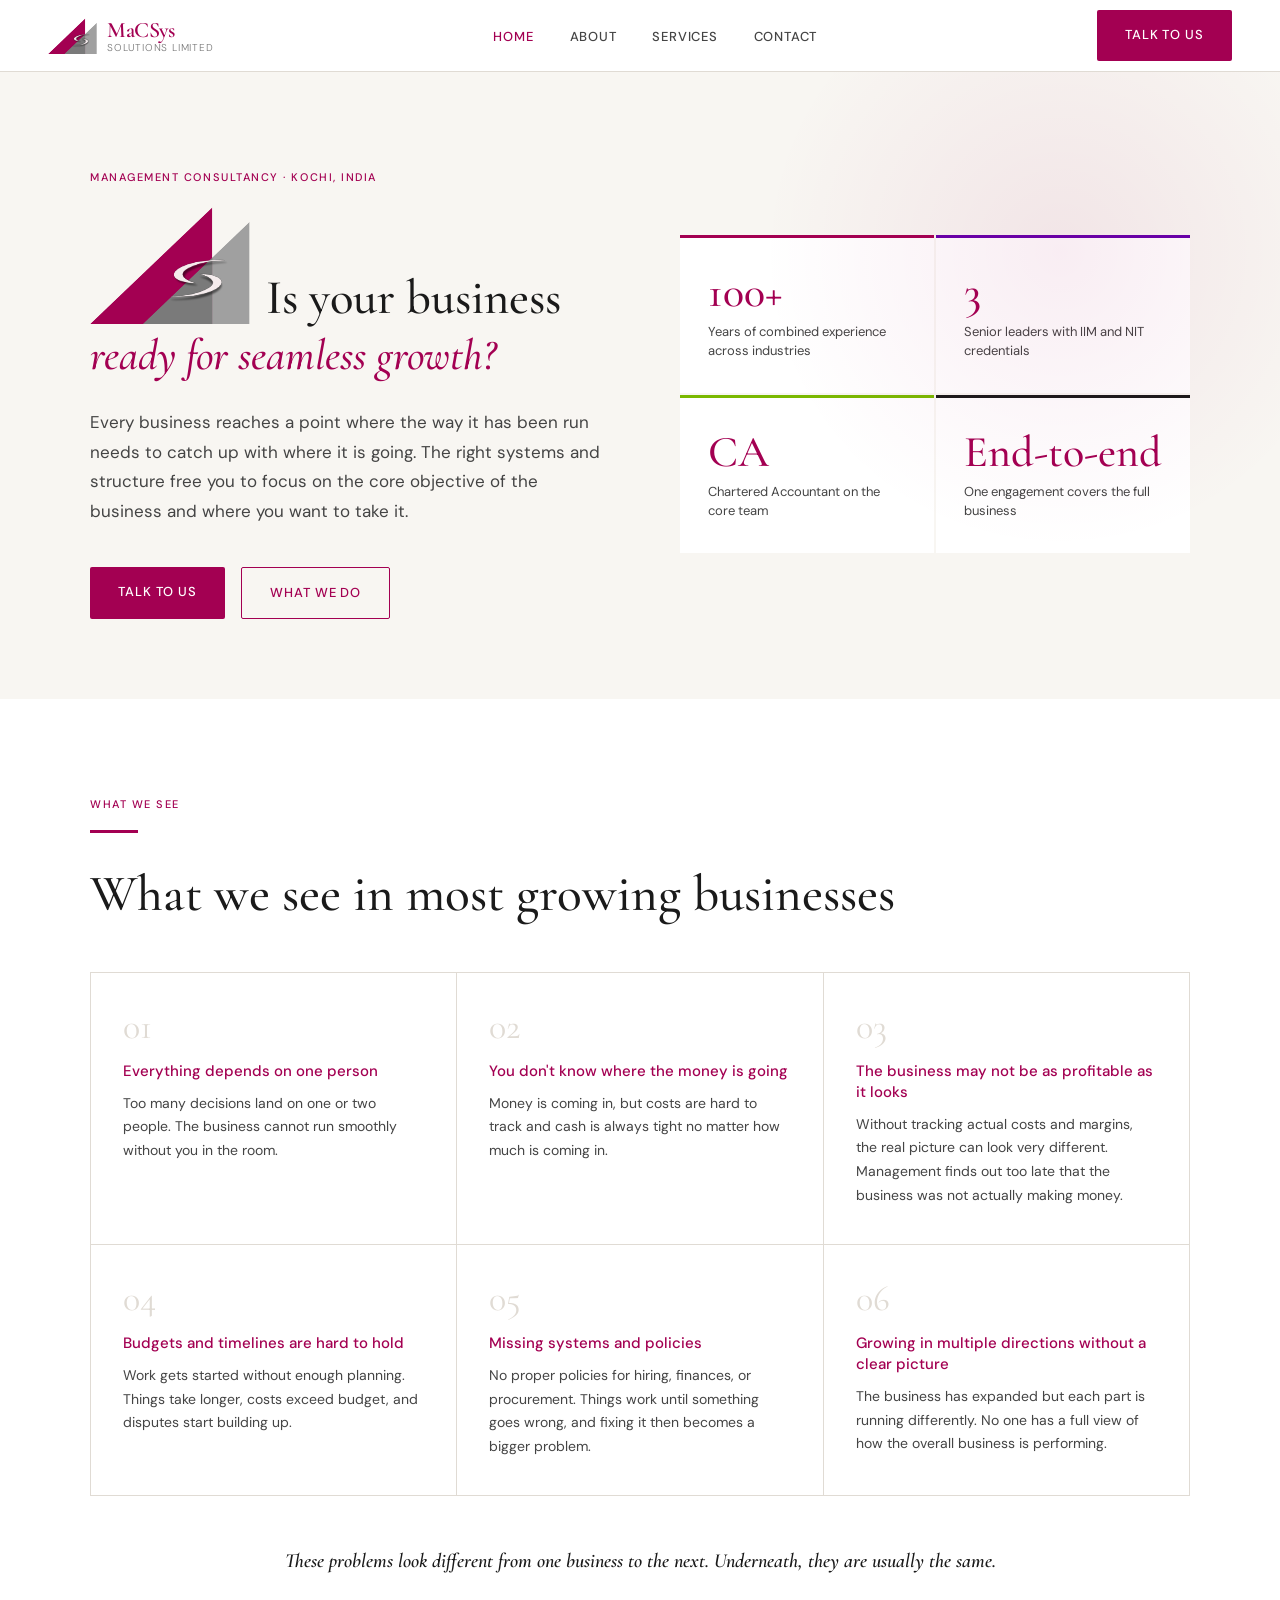
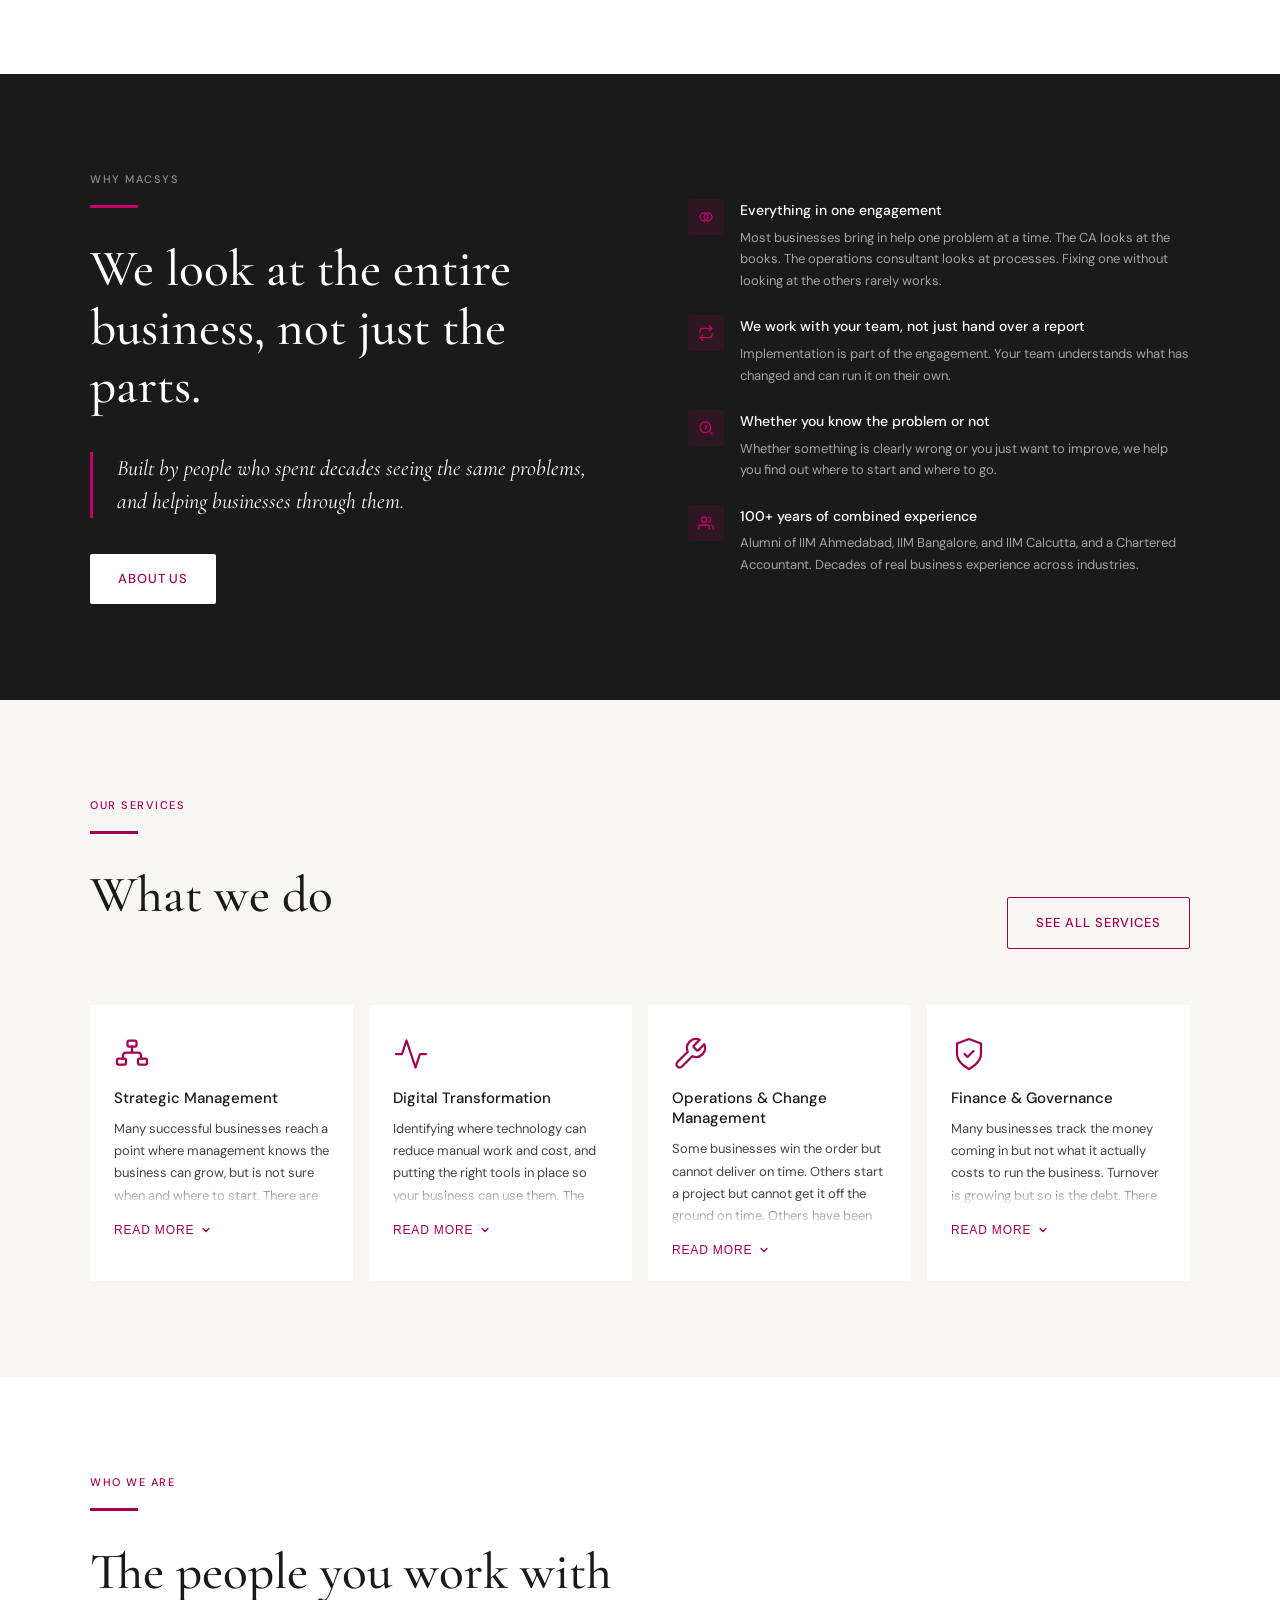
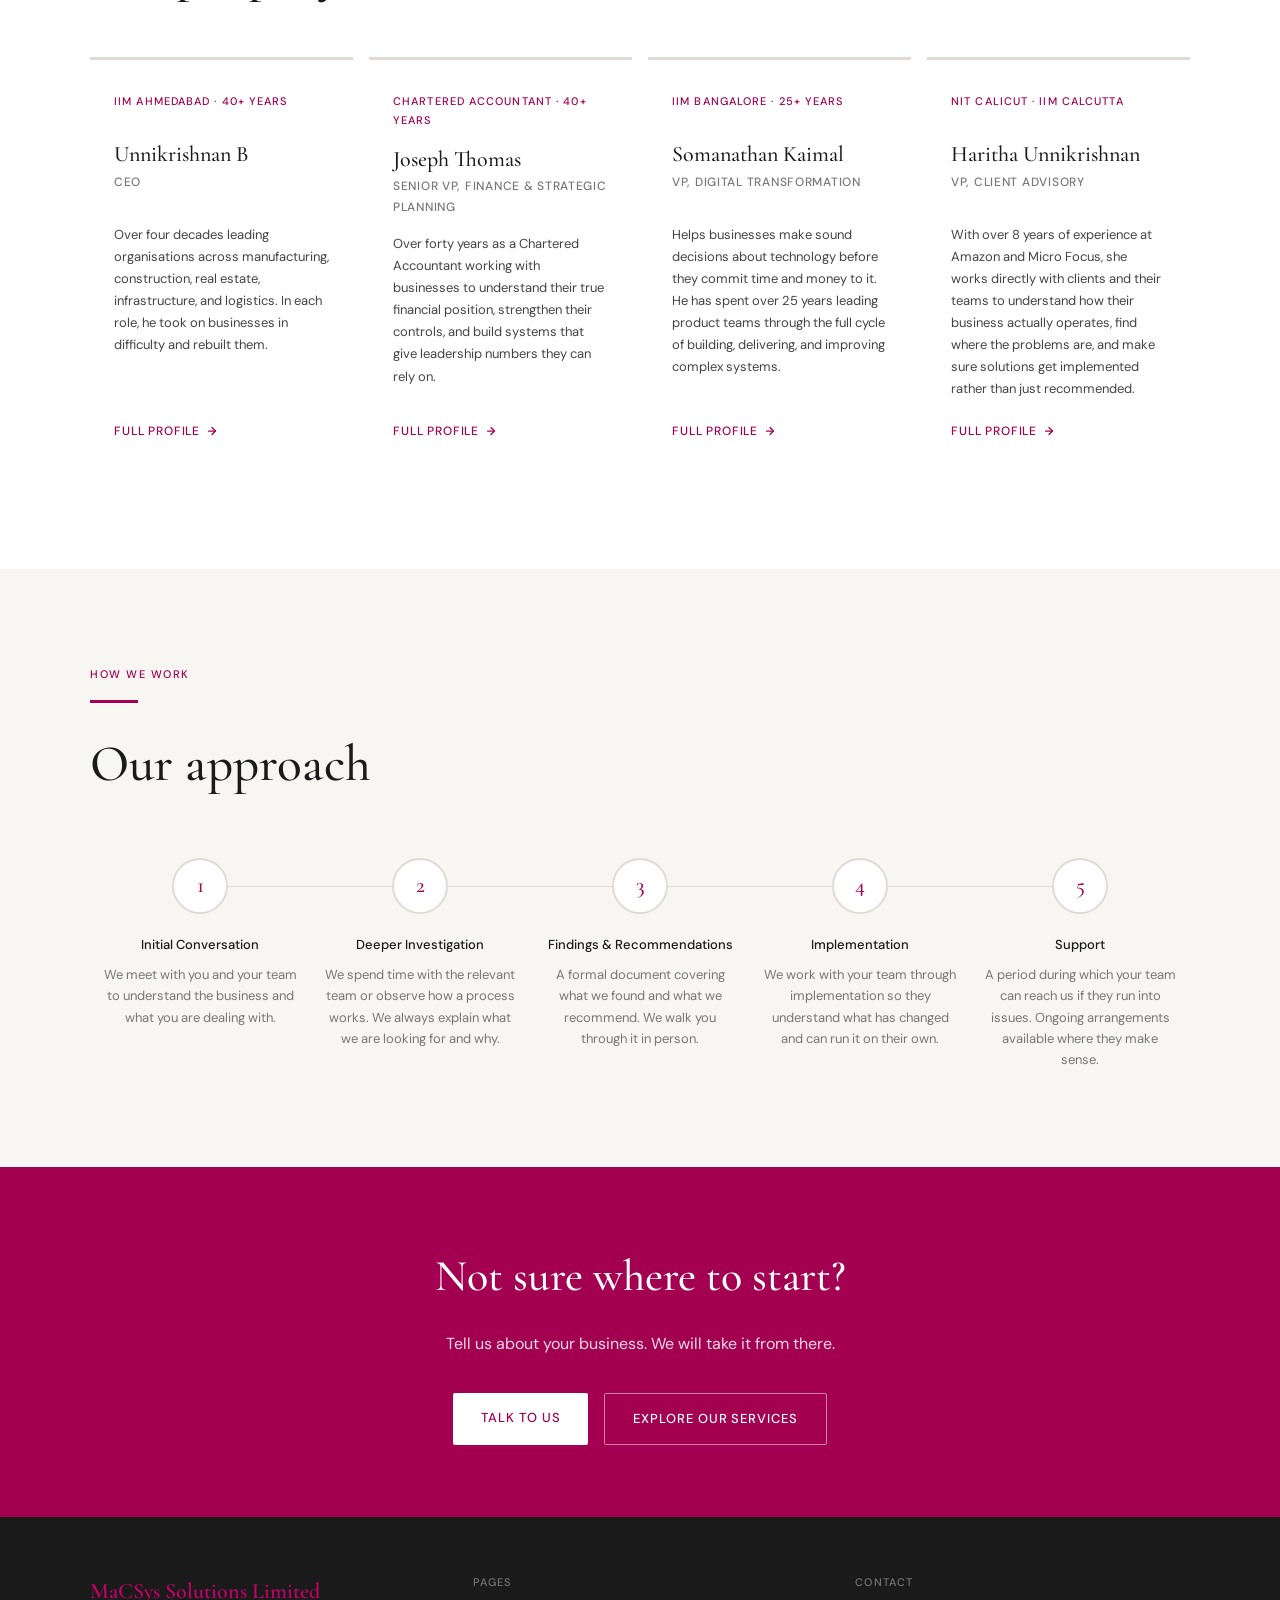
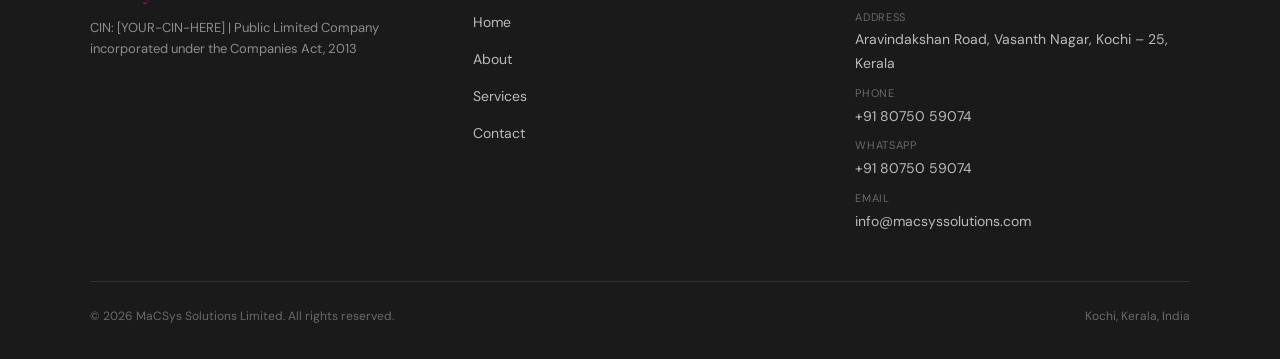
==== index.html @ ae4143a1 "Update index.html" ====
<!DOCTYPE html>
<html lang="en">
<head>
  <meta charset="UTF-8" />
  <meta name="viewport" content="width=device-width, initial-scale=1.0" />
  <title>MaCSys Solutions Limited — Management Consultancy</title>
  <meta name="description" content="MaCSys Solutions Limited is a management consultancy helping Indian businesses with operations, finance, and digital transformation." />
  <meta name="apple-mobile-web-app-title" content="MaCSys" />
  <link rel="icon" type="image/png" href="/favicon-96x96.png" sizes="96x96" />
  <link rel="icon" type="image/svg+xml" href="/favicon.svg" />
  <link rel="shortcut icon" href="/favicon.ico" />
  <link rel="apple-touch-icon" sizes="180x180" href="/apple-touch-icon.png" />
  <link rel="manifest" href="/site.webmanifest" />
  <link rel="stylesheet" href="style.css" />
  <script type="application/ld+json">
  {
    "@context": "https://schema.org",
    "@type": "Organization",
    "name": "MaCSys Solutions Limited",
    "url": "https://macsyssolutions.com",
    "logo": "https://macsyssolutions.com/assets/logos/logo.png"
  }
  </script>
  <style>
    /* ── Hero ─────────────────────────────────────────────── */
    .hero {
      background: var(--cream);
      padding: 96px 48px 80px;
      position: relative;
      overflow: hidden;
    }
    .hero::before {
      content: '';
      position: absolute;
      top: -120px; right: -80px;
      width: 600px; height: 600px;
      border-radius: 50%;
      background: radial-gradient(circle, rgba(163,0,82,0.07) 0%, transparent 70%);
      pointer-events: none;
    }
    .hero-inner {
      max-width: 1100px;
      margin: 0 auto;
      display: grid;
      grid-template-columns: 1fr 1fr;
      gap: 80px;
      align-items: center;
    }
    .hero-label {
      font-size: 11px;
      font-weight: 500;
      letter-spacing: 0.14em;
      text-transform: uppercase;
      color: var(--magenta);
      margin-bottom: 20px;
    }
    .hero-headline-row {
      margin-bottom: 28px;
    }
    .hero-headline-top {
      display: flex;
      align-items: flex-end;
      gap: 16px;
      margin-bottom: 8px;
    }
    .hero-mark {
      width: 160px;
      min-width: 160px;
      height: auto;
    }
    .hero-heading-partial {
      font-family: var(--font-display);
      font-size: clamp(32px, 3.8vw, 52px);
      font-weight: 500;
      line-height: 1.1;
      color: var(--ink);
    }
    .hero-heading-em {
      font-family: var(--font-display);
      font-size: clamp(28px, 3.4vw, 46px);
      font-weight: 500;
      font-style: italic;
      line-height: 1.1;
      color: var(--magenta);
      display: block;
    }
    .hero-heading {
      font-family: var(--font-display);
      font-size: clamp(36px, 4.5vw, 60px);
      font-weight: 500;
      line-height: 1.1;
      color: var(--ink);
    }
    .hero-heading em {
      font-style: italic;
      color: var(--magenta);
    }
    .hero-body {
      font-size: 17px;
      line-height: 1.75;
      color: var(--ink-mid);
      margin-bottom: 40px;
    }
    .hero-actions {
      display: flex;
      gap: 16px;
      flex-wrap: wrap;
    }
    .hero-stat-grid {
      display: grid;
      grid-template-columns: 1fr 1fr;
      gap: 2px;
    }
    .hero-stat {
      background: var(--white);
      padding: 32px 28px;
    }
    .hero-stat-number {
      font-family: var(--font-display);
      font-size: 44px;
      font-weight: 500;
      color: var(--magenta);
      line-height: 1;
      margin-bottom: 8px;
    }
    .hero-stat-label {
      font-size: 13px;
      line-height: 1.5;
      color: var(--ink-mid);
    }
    .hero-stat:first-child  { border-top: 3px solid var(--magenta); }
    .hero-stat:nth-child(2) { border-top: 3px solid var(--violet); }
    .hero-stat:nth-child(3) { border-top: 3px solid var(--green); }
    .hero-stat:nth-child(4) { border-top: 3px solid var(--ink); }

    /* ── Problems ─────────────────────────────────────────── */
    .problems {
      padding: 96px 48px;
      background: var(--white);
    }
    .problems-inner { max-width: 1100px; margin: 0 auto; }
    .problems-header { margin-bottom: 48px; }
    .problems-grid {
      display: grid;
      grid-template-columns: repeat(3, 1fr);
      gap: 1px;
      background: var(--rule);
      border: 1px solid var(--rule);
      margin-bottom: 40px;
    }
    .problem-card {
      background: var(--white);
      padding: 36px 32px;
      transition: background 0.2s;
    }
    .problem-card:hover { background: var(--cream); }
    .problem-number {
      font-family: var(--font-display);
      font-size: 36px;
      font-weight: 400;
      color: var(--rule);
      margin-bottom: 16px;
      line-height: 1;
    }
    .problem-title {
      font-size: 15px;
      font-weight: 500;
      color: var(--magenta);
      margin-bottom: 10px;
      line-height: 1.4;
    }
    .problem-body {
      font-size: 14px;
      line-height: 1.7;
      color: var(--ink-mid);
    }
    .problems-closing {
      font-family: var(--font-display);
      font-size: 20px;
      font-style: italic;
      font-weight: 600;
      color: var(--ink);
      text-align: center;
      padding-top: 8px;
    }

    /* ── Why MaCSys ───────────────────────────────────────── */
    .why {
      background: var(--ink);
      padding: 96px 48px;
      color: var(--white);
    }
    .why-inner {
      max-width: 1100px;
      margin: 0 auto;
      display: grid;
      grid-template-columns: 1fr 1fr;
      gap: 96px;
      align-items: center;
    }
    .why .section-label { color: rgba(255,255,255,0.5); }
    .why .section-heading { color: var(--white); }
    .why .rule { background: var(--magenta-light); }
    .why-pullquote {
      border-left: 3px solid var(--magenta-light);
      padding-left: 24px;
      margin: 36px 0;
      font-family: var(--font-display);
      font-size: 22px;
      font-style: italic;
      color: var(--white);
      line-height: 1.5;
    }
    .why-points { display: flex; flex-direction: column; gap: 24px; }
    .why-point { display: flex; gap: 16px; }
    .why-point-icon {
      width: 36px; height: 36px; min-width: 36px;
      background: rgba(163,0,82,0.15);
      border-radius: 2px;
      display: flex; align-items: center; justify-content: center;
    }
    .why-point-icon svg {
      width: 16px; height: 16px;
      stroke: var(--magenta-light);
      fill: none; stroke-width: 2;
      stroke-linecap: round; stroke-linejoin: round;
    }
    .why-point-text strong {
      display: block; font-size: 14px; font-weight: 500;
      color: var(--white); margin-bottom: 4px;
    }
    .why-point-text p {
      font-size: 13px; line-height: 1.65;
      color: rgba(255,255,255,0.6);
    }

    /* ── Team strip ───────────────────────────────────────── */
    .team-strip {
      padding: 96px 48px;
      background: var(--white);
    }
    .team-strip-inner {
      max-width: 1100px;
      margin: 0 auto;
    }
    .team-strip-header {
      margin-bottom: 56px;
    }
    .team-cards {
      display: grid;
      grid-template-columns: repeat(4, 1fr);
      gap: 16px;
    }
    .team-card {
      padding: 32px 24px;
      border-top: 3px solid var(--rule);
      background: var(--white);
      display: flex;
      flex-direction: column;
      transition: border-color 0.2s;
    }
    .team-card:hover {
      border-top-color: var(--magenta);
    }
    .team-card-credential {
      font-size: 11px;
      font-weight: 500;
      letter-spacing: 0.1em;
      text-transform: uppercase;
      color: var(--magenta);
      margin-bottom: 16px;
      min-height: 33px;
    }
    .team-card-name {
      font-family: var(--font-display);
      font-size: 22px;
      font-weight: 500;
      color: var(--ink);
      line-height: 1.2;
      margin-bottom: 4px;
    }
    .team-card-title {
      font-size: 12px;
      font-weight: 500;
      letter-spacing: 0.06em;
      text-transform: uppercase;
      color: var(--ink-light);
      margin-bottom: 16px;
      min-height: 36px;
    }
    .team-card-desc {
      font-size: 13px;
      line-height: 1.7;
      color: var(--ink-mid);
      flex: 1;
    }
    .team-card-link {
      margin-top: 20px;
      font-size: 12px;
      font-weight: 500;
      letter-spacing: 0.07em;
      text-transform: uppercase;
      color: var(--magenta);
      text-decoration: none;
      display: inline-flex;
      align-items: center;
      gap: 6px;
    }
    .team-card-link svg {
      width: 12px;
      height: 12px;
      stroke: var(--magenta);
      fill: none;
      stroke-width: 2.5;
      stroke-linecap: round;
      stroke-linejoin: round;
    }

    @media (max-width: 900px) {
      .team-strip { padding: 64px 24px; }
      .team-cards { grid-template-columns: 1fr 1fr; gap: 12px; }
    }
    @media (max-width: 600px) {
      .team-cards { grid-template-columns: 1fr; }
    }

    /* ── Services strip ───────────────────────────────────── */
    .services-strip { padding: 96px 48px; background: var(--cream); }
    .services-strip-inner { max-width: 1100px; margin: 0 auto; }
    .services-strip-header {
      display: flex; justify-content: space-between;
      align-items: flex-end; margin-bottom: 56px;
    }

    .svc-card-area { display: flex; flex-direction: column; gap: 16px; }
    .svc-card-row {
      display: grid;
      grid-template-columns: repeat(4, 1fr);
      gap: 16px;
    }
    .svc-card-row.three-up { grid-template-columns: repeat(3, 1fr); }

    .svc-card {
      background: var(--white);
      padding: 28px 24px 24px;
      border-top: 3px solid transparent;
      display: flex; flex-direction: column;
      transition: border-color 0.2s, transform 0.15s;
    }
    .svc-card:hover { border-color: var(--magenta); transform: translateY(-3px); }
    .svc-card.active { border-color: var(--magenta); transform: none; background: var(--cream); }

    .svc-card-icon { width: 36px; height: 36px; margin-bottom: 16px; }
    .svc-card-icon svg {
      width: 36px; height: 36px;
      stroke: var(--magenta); fill: none;
      stroke-width: 1.5; stroke-linecap: round; stroke-linejoin: round;
    }
    .svc-card-title {
      font-size: 15px; font-weight: 500;
      color: var(--ink); margin-bottom: 10px; line-height: 1.35;
    }
    .svc-card-desc {
      font-size: 13px;
      line-height: 1.7;
      color: var(--ink-mid);
      max-height: calc(1.7em * 4);
      overflow: hidden;
      position: relative;
      flex: 1;
    }
    .svc-card-desc::after {
      content: '';
      position: absolute;
      bottom: 0; left: 0; right: 0;
      height: 2em;
      background: linear-gradient(to bottom, transparent, var(--white));
      pointer-events: none;
    }
    .svc-card-readmore {
      margin-top: 16px;
      font-size: 12px; font-weight: 500;
      letter-spacing: 0.07em; text-transform: uppercase;
      color: var(--magenta); background: none; border: none;
      padding: 0; cursor: pointer;
      display: inline-flex; align-items: center; gap: 6px;
    }
    .svc-card-readmore svg {
      width: 12px; height: 12px;
      stroke: var(--magenta); fill: none;
      stroke-width: 2.5; stroke-linecap: round; stroke-linejoin: round;
      transition: transform 0.2s;
    }

    /* Expanded panel */
    .svc-card-expanded {
      background: var(--white);
      border-top: 3px solid var(--magenta);
      display: none;
      grid-template-columns: 30fr 70fr;
      overflow: hidden;
    }
    .svc-card-expanded.visible { display: grid; }

    .svc-exp-left {
      padding: 40px 36px;
      border-right: 1px solid var(--rule);
      display: flex; flex-direction: column;
    }
    .svc-exp-left .svc-card-icon { width: 44px; height: 44px; margin-bottom: 20px; }
    .svc-exp-left .svc-card-icon svg { width: 44px; height: 44px; }
    .svc-exp-title {
      font-family: var(--font-display);
      font-size: 26px; font-weight: 500;
      color: var(--ink); line-height: 1.2; margin-bottom: 16px;
    }
    .svc-exp-desc {
      font-size: 14px; line-height: 1.8; color: var(--ink-mid); flex: 1;
    }
    .svc-exp-link {
      margin-top: 28px;
      display: inline-flex; align-items: center; gap: 8px;
      font-size: 12px; font-weight: 500;
      letter-spacing: 0.07em; text-transform: uppercase;
      color: var(--magenta); text-decoration: none;
    }
    .svc-exp-link svg {
      width: 12px; height: 12px;
      stroke: var(--magenta); fill: none;
      stroke-width: 2.5; stroke-linecap: round; stroke-linejoin: round;
    }
    .svc-exp-close {
      margin-top: 12px;
      font-size: 12px; font-weight: 500;
      letter-spacing: 0.07em; text-transform: uppercase;
      color: var(--ink-light); background: none; border: none;
      padding: 0; cursor: pointer;
      display: inline-flex; align-items: center; gap: 6px;
    }
    .svc-exp-close svg {
      width: 12px; height: 12px;
      stroke: var(--ink-light); fill: none;
      stroke-width: 2.5; stroke-linecap: round; stroke-linejoin: round;
    }
    .svc-exp-right { padding: 40px; display: flex; flex-direction: column; }
    .svc-exp-item { padding: 20px 0; border-bottom: 1px solid var(--rule); }
    .svc-exp-item:first-child { padding-top: 0; }
    .svc-exp-item:last-child { border-bottom: none; padding-bottom: 0; }
    .svc-exp-item-name {
      font-size: 14px; font-weight: 500;
      color: var(--ink); margin-bottom: 6px; line-height: 1.35;
    }
    .svc-exp-item-desc { font-size: 13px; line-height: 1.7; color: var(--ink-mid); }

    /* ── Approach ─────────────────────────────────────────── */
    .approach { padding: 96px 48px; background: var(--cream); }
    .approach-inner { max-width: 1100px; margin: 0 auto; }
    .approach-header { margin-bottom: 64px; }
    .approach-steps {
      display: grid; grid-template-columns: repeat(5, 1fr);
      gap: 0; position: relative;
    }
    .approach-steps::before {
      content: ''; position: absolute;
      top: 28px; left: 10%; right: 10%;
      height: 1px; background: var(--rule); z-index: 0;
    }
    .approach-step {
      text-align: center; padding: 0 12px;
      position: relative; z-index: 1;
    }
    .approach-step-num {
      width: 56px; height: 56px; border-radius: 50%;
      background: var(--white); border: 2px solid var(--rule);
      display: flex; align-items: center; justify-content: center;
      font-family: var(--font-display); font-size: 22px; font-weight: 500;
      color: var(--magenta); margin: 0 auto 20px;
      transition: border-color 0.2s, background 0.2s;
    }
    .approach-step:hover .approach-step-num {
      border-color: var(--magenta); background: var(--cream);
    }
    .approach-step-title { font-size: 13px; font-weight: 500; color: var(--ink); margin-bottom: 8px; }
    .approach-step-body { font-size: 13px; line-height: 1.65; color: var(--ink-light); }

    /* ── CTA band ─────────────────────────────────────────── */
    .cta-band { background: var(--magenta); padding: 72px 48px; text-align: center; }
    .cta-band-heading {
      font-family: var(--font-display);
      font-size: clamp(28px, 4vw, 44px); font-weight: 500;
      color: var(--white); margin-bottom: 16px;
    }
    .cta-band-body { font-size: 16px; color: rgba(255,255,255,0.85); margin-bottom: 36px; }
    .cta-band-actions { display: flex; gap: 16px; justify-content: center; flex-wrap: wrap; }

    /* ── Responsive ───────────────────────────────────────── */
    @media (max-width: 900px) {
      .hero { padding: 64px 24px 56px; }
      .hero-inner { grid-template-columns: 1fr; gap: 48px; }
      .hero-mark { width: 80px; min-width: 80px; }
      .hero-heading-em { font-size: clamp(28px, 6vw, 48px); }
      .problems { padding: 64px 24px; }
      .problems-grid { grid-template-columns: 1fr; }
      .why { padding: 64px 24px; }
      .why-inner { grid-template-columns: 1fr; gap: 48px; }
      .services-strip { padding: 64px 24px; }
      .services-strip-header { flex-direction: column; align-items: flex-start; gap: 24px; }
      .svc-card-row { grid-template-columns: 1fr 1fr; }
      .svc-card-row.three-up { grid-template-columns: 1fr 1fr; }
      .svc-card-expanded { grid-template-columns: 1fr; }
      .svc-exp-left { border-right: none; border-bottom: 1px solid var(--rule); }
      .approach { padding: 64px 24px; }
      .approach-steps { grid-template-columns: 1fr; gap: 32px; }
      .approach-steps::before { display: none; }
      .approach-step { text-align: left; display: flex; gap: 20px; align-items: flex-start; padding: 0; }
      .approach-step-num { margin: 0; min-width: 56px; }
      .cta-band { padding: 56px 24px; }
    }
    @media (max-width: 600px) {
      .svc-card-row, .svc-card-row.three-up { grid-template-columns: 1fr; }
    }
  </style>
</head>
<body>

<!-- ── Navigation ──────────────────────────────────────────── -->
<nav class="nav">
  <a class="nav-logo" href="index.html">
    <img src="/assets/logos/Mark%20Only_Transparent%20Background.svg" alt="MaCSys" class="nav-logo-img" />
    <div class="nav-logo-text">
      <span class="nav-logo-mark">MaCSys</span>
      <span class="nav-logo-sub">Solutions Limited</span>
    </div>
  </a>
  <ul class="nav-links">
    <li><a href="index.html" class="active">Home</a></li>
    <li><a href="about.html">About</a></li>
    <li><a href="services.html">Services</a></li>
    <li><a href="contact.html">Contact</a></li>
  </ul>
  <a href="contact.html" class="nav-cta btn">Talk to Us</a>
  <button class="nav-hamburger" onclick="toggleMobileNav()" aria-label="Menu">
    <span></span><span></span><span></span>
  </button>
</nav>

<div class="mobile-nav" id="mobileNav">
  <a href="index.html" class="active">Home</a>
  <a href="about.html">About</a>
  <a href="services.html">Services</a>
  <a href="contact.html">Contact</a>
  <a href="contact.html" class="btn btn-primary">Talk to Us</a>
</div>

<div class="page">

  <!-- ── Hero ──────────────────────────────────────────────── -->
  <section class="hero">
    <div class="hero-inner">
      <div class="hero-left">
        <p class="hero-label">Management Consultancy · Kochi, India</p>
        <div class="hero-headline-row">
          <div class="hero-headline-top">
            <img src="/assets/logos/Mark%20Only_Transparent%20Background.svg" alt="MaCSys" class="hero-mark" />
            <span class="hero-heading-partial">Is your business</span>
          </div>
          <em class="hero-heading-em">ready for seamless growth?</em>
        </div>
        <p class="hero-body">Every business reaches a point where the way it has been run needs to catch up with where it is going. The right systems and structure free you to focus on the core objective of the business and where you want to take it.</p>
        <div class="hero-actions">
          <a href="contact.html" class="btn btn-primary">Talk to Us</a>
          <a href="services.html" class="btn btn-outline">What We Do</a>
        </div>
      </div>
      <div class="hero-stat-grid">
        <div class="hero-stat">
          <div class="hero-stat-number">100+</div>
          <div class="hero-stat-label">Years of combined experience across industries</div>
        </div>
        <div class="hero-stat">
          <div class="hero-stat-number">3</div>
          <div class="hero-stat-label">Senior leaders with IIM and NIT credentials</div>
        </div>
        <div class="hero-stat">
          <div class="hero-stat-number">CA</div>
          <div class="hero-stat-label">Chartered Accountant on the core team</div>
        </div>
        <div class="hero-stat">
          <div class="hero-stat-number">End&#8209;to&#8209;end</div>
          <div class="hero-stat-label">One engagement covers the full business</div>
        </div>
      </div>
    </div>
  </section>

  <!-- ── Problems ──────────────────────────────────────────── -->
  <section class="problems">
    <div class="problems-inner">
      <div class="problems-header">
        <p class="section-label">What We See</p>
        <div class="rule"></div>
        <h2 class="section-heading">What we see in most growing businesses</h2>
      </div>
      <div class="problems-grid">
        <div class="problem-card">
          <div class="problem-number">01</div>
          <div class="problem-title">Everything depends on one person</div>
          <p class="problem-body">Too many decisions land on one or two people. The business cannot run smoothly without you in the room.</p>
        </div>
        <div class="problem-card">
          <div class="problem-number">02</div>
          <div class="problem-title">You don't know where the money is going</div>
          <p class="problem-body">Money is coming in, but costs are hard to track and cash is always tight no matter how much is coming in.</p>
        </div>
        <div class="problem-card">
          <div class="problem-number">03</div>
          <div class="problem-title">The business may not be as profitable as it looks</div>
          <p class="problem-body">Without tracking actual costs and margins, the real picture can look very different. Management finds out too late that the business was not actually making money.</p>
        </div>
        <div class="problem-card">
          <div class="problem-number">04</div>
          <div class="problem-title">Budgets and timelines are hard to hold</div>
          <p class="problem-body">Work gets started without enough planning. Things take longer, costs exceed budget, and disputes start building up.</p>
        </div>
        <div class="problem-card">
          <div class="problem-number">05</div>
          <div class="problem-title">Missing systems and policies</div>
          <p class="problem-body">No proper policies for hiring, finances, or procurement. Things work until something goes wrong, and fixing it then becomes a bigger problem.</p>
        </div>
        <div class="problem-card">
          <div class="problem-number">06</div>
          <div class="problem-title">Growing in multiple directions without a clear picture</div>
          <p class="problem-body">The business has expanded but each part is running differently. No one has a full view of how the overall business is performing.</p>
        </div>
      </div>
      <p class="problems-closing">These problems look different from one business to the next. Underneath, they are usually the same.</p>
    </div>
  </section>

  <!-- ── Why MaCSys ─────────────────────────────────────────── -->
  <section class="why">
    <div class="why-inner">
      <div>
        <p class="section-label">Why MaCSys</p>
        <div class="rule"></div>
        <h2 class="section-heading">We look at the entire business, not just the parts.</h2>
        <blockquote class="why-pullquote">Built by people who spent decades seeing the same problems, and helping businesses through them.</blockquote>
        <a href="about.html" class="btn btn-white">About Us</a>
      </div>
      <div class="why-points">
        <div class="why-point">
          <div class="why-point-icon">
            <svg viewBox="0 0 24 24"><circle cx="9" cy="12" r="6"/><circle cx="15" cy="12" r="6"/></svg>
          </div>
          <div class="why-point-text">
            <strong>Everything in one engagement</strong>
            <p>Most businesses bring in help one problem at a time. The CA looks at the books. The operations consultant looks at processes. Fixing one without looking at the others rarely works.</p>
          </div>
        </div>
        <div class="why-point">
          <div class="why-point-icon">
            <svg viewBox="0 0 24 24">
              <path d="M17 1l4 4-4 4"/>
              <path d="M3 11V9a4 4 0 0 1 4-4h14"/>
              <path d="M7 23l-4-4 4-4"/>
              <path d="M21 13v2a4 4 0 0 1-4 4H3"/>
            </svg>
          </div>
          <div class="why-point-text">
            <strong>We work with your team, not just hand over a report</strong>
            <p>Implementation is part of the engagement. Your team understands what has changed and can run it on their own.</p>
          </div>
        </div>
        <div class="why-point">
          <div class="why-point-icon">
            <svg viewBox="0 0 24 24">
              <circle cx="11" cy="11" r="8"/>
              <line x1="21" y1="21" x2="16.65" y2="16.65"/>
              <path d="M11 8a2 2 0 0 1 2 2c0 1.5-2 2-2 3"/>
              <circle cx="11" cy="15.5" r="0.5" fill="#C4006A" stroke="none"/>
            </svg>
          </div>
          <div class="why-point-text">
            <strong>Whether you know the problem or not</strong>
            <p>Whether something is clearly wrong or you just want to improve, we help you find out where to start and where to go.</p>
          </div>
        </div>
        <div class="why-point">
          <div class="why-point-icon">
            <svg viewBox="0 0 24 24">
              <path d="M17 21v-2a4 4 0 0 0-4-4H5a4 4 0 0 0-4 4v2"/>
              <circle cx="9" cy="7" r="4"/>
              <path d="M23 21v-2a4 4 0 0 0-3-3.87"/>
              <path d="M16 3.13a4 4 0 0 1 0 7.75"/>
            </svg>
          </div>
          <div class="why-point-text">
            <strong>100+ years of combined experience</strong>
            <p>Alumni of IIM Ahmedabad, IIM Bangalore, and IIM Calcutta, and a Chartered Accountant. Decades of real business experience across industries.</p>
          </div>
        </div>
      </div>
    </div>
  </section>

  <!-- ── Services Strip ─────────────────────────────────────── -->
  <section class="services-strip">
    <div class="services-strip-inner">
      <div class="services-strip-header">
        <div>
          <p class="section-label">Our Services</p>
          <div class="rule"></div>
          <h2 class="section-heading">What we do</h2>
        </div>
        <a href="services.html" class="btn btn-outline">See All Services</a>
      </div>

      <div class="svc-card-area">
        <!-- Top row -->
        <div class="svc-card-row" id="topRow">
          <div class="svc-card" id="card-strategic">
            <div class="svc-card-icon">
              <svg viewBox="0 0 24 24"><rect x="9" y="3" width="6" height="4" rx="1"/><rect x="2" y="15" width="6" height="4" rx="1"/><rect x="16" y="15" width="6" height="4" rx="1"/><path d="M12 7v4M6 15v-2a2 2 0 0 1 2-2h8a2 2 0 0 1 2 2v2"/></svg>
            </div>
            <div class="svc-card-title">Strategic Management</div>
            <p class="svc-card-desc">Many successful businesses reach a point where management knows the business can grow, but is not sure when and where to start. There are options, but it is hard to know which one is right. These services help businesses make that decision and put the right foundations in place to act on it.</p>
            <button class="svc-card-readmore" onclick="expandCard('strategic')">Read more <svg viewBox="0 0 24 24"><polyline points="6 9 12 15 18 9"/></svg></button>
          </div>

          <div class="svc-card" id="card-digital">
            <div class="svc-card-icon">
              <svg viewBox="0 0 24 24"><polyline points="22 12 18 12 15 21 9 3 6 12 2 12"/></svg>
            </div>
            <div class="svc-card-title">Digital Transformation</div>
            <p class="svc-card-desc">Identifying where technology can reduce manual work and cost, and putting the right tools in place so your business can use them. The goal is faster, better informed decisions with less dependence on manual processes.</p>
            <button class="svc-card-readmore" onclick="expandCard('digital')">Read more <svg viewBox="0 0 24 24"><polyline points="6 9 12 15 18 9"/></svg></button>
          </div>

          <div class="svc-card" id="card-operations">
            <div class="svc-card-icon">
              <svg viewBox="0 0 24 24"><path d="M14.7 6.3a1 1 0 0 0 0 1.4l1.6 1.6a1 1 0 0 0 1.4 0l3.77-3.77a6 6 0 0 1-7.94 7.94l-6.91 6.91a2.12 2.12 0 0 1-3-3l6.91-6.91a6 6 0 0 1 7.94-7.94l-3.76 3.76z"/></svg>
            </div>
            <div class="svc-card-title">Operations &amp; Change Management</div>
            <p class="svc-card-desc">Some businesses win the order but cannot deliver on time. Others start a project but cannot get it off the ground on time. Others have been running the same way for years and know it needs to change. These services are for businesses with an operations problem, whether it has already become a crisis or they can see it coming.</p>
            <button class="svc-card-readmore" onclick="expandCard('operations')">Read more <svg viewBox="0 0 24 24"><polyline points="6 9 12 15 18 9"/></svg></button>
          </div>

          <div class="svc-card" id="card-finance">
            <div class="svc-card-icon">
              <svg viewBox="0 0 24 24"><path d="M12 22s8-4 8-10V5l-8-3-8 3v7c0 6 8 10 8 10z"/><polyline points="9 12 11 14 15 10"/></svg>
            </div>
            <div class="svc-card-title">Finance &amp; Governance</div>
            <p class="svc-card-desc">Many businesses track the money coming in but not what it actually costs to run the business. Turnover is growing but so is the debt. There is always a cash crunch but it is not clear why. Without the right checks in place, problems can go undetected for a long time making the business sick over time.</p>
            <button class="svc-card-readmore" onclick="expandCard('finance')">Read more <svg viewBox="0 0 24 24"><polyline points="6 9 12 15 18 9"/></svg></button>
          </div>
        </div>

        <!-- Bottom row (shown when a card is expanded) -->
        <div class="svc-card-row" id="bottomRow" style="display:none;"></div>

        <!-- Expanded panel -->
        <div class="svc-card-expanded" id="expandedPanel"></div>
      </div>
    </div>
  </section>

  <!-- ── Team Strip ─────────────────────────────────────────── -->
  <section class="team-strip">
    <div class="team-strip-inner">
      <div class="team-strip-header">
        <p class="section-label">Who We Are</p>
        <div class="rule"></div>
        <h2 class="section-heading">The people you work with</h2>
      </div>
      <div class="team-cards">

        <div class="team-card">
          <div class="team-card-credential">IIM Ahmedabad · 40+ years</div>
          <div class="team-card-name">Unnikrishnan B</div>
          <div class="team-card-title">CEO</div>
          <p class="team-card-desc">Over four decades leading organisations across manufacturing, construction, real estate, infrastructure, and logistics. In each role, he took on businesses in difficulty and rebuilt them.</p>
          <a href="about.html#unnikrishnan" class="team-card-link">Full profile <svg viewBox="0 0 24 24"><line x1="5" y1="12" x2="19" y2="12"/><polyline points="12 5 19 12 12 19"/></svg></a>
        </div>

        <div class="team-card">
          <div class="team-card-credential">Chartered Accountant · 40+ years</div>
          <div class="team-card-name">Joseph Thomas</div>
          <div class="team-card-title">Senior VP, Finance &amp; Strategic Planning</div>
          <p class="team-card-desc">Over forty years as a Chartered Accountant working with businesses to understand their true financial position, strengthen their controls, and build systems that give leadership numbers they can rely on.</p>
          <a href="about.html#joseph" class="team-card-link">Full profile <svg viewBox="0 0 24 24"><line x1="5" y1="12" x2="19" y2="12"/><polyline points="12 5 19 12 12 19"/></svg></a>
        </div>

        <div class="team-card">
          <div class="team-card-credential">IIM Bangalore · 25+ years</div>
          <div class="team-card-name">Somanathan Kaimal</div>
          <div class="team-card-title">VP, Digital Transformation</div>
          <p class="team-card-desc">Helps businesses make sound decisions about technology before they commit time and money to it. He has spent over 25 years leading product teams through the full cycle of building, delivering, and improving complex systems.</p>
          <a href="about.html#somanathan" class="team-card-link">Full profile <svg viewBox="0 0 24 24"><line x1="5" y1="12" x2="19" y2="12"/><polyline points="12 5 19 12 12 19"/></svg></a>
        </div>

        <div class="team-card">
          <div class="team-card-credential">NIT Calicut · IIM Calcutta</div>
          <div class="team-card-name">Haritha Unnikrishnan</div>
          <div class="team-card-title">VP, Client Advisory</div>
          <p class="team-card-desc">With over 8 years of experience at Amazon and Micro Focus, she works directly with clients and their teams to understand how their business actually operates, find where the problems are, and make sure solutions get implemented rather than just recommended.</p>
          <a href="about.html#haritha" class="team-card-link">Full profile <svg viewBox="0 0 24 24"><line x1="5" y1="12" x2="19" y2="12"/><polyline points="12 5 19 12 12 19"/></svg></a>
        </div>

      </div>
    </div>
  </section>

  <!-- ── Approach ───────────────────────────────────────────── -->
  <section class="approach">
    <div class="approach-inner">
      <div class="approach-header">
        <p class="section-label">How We Work</p>
        <div class="rule"></div>
        <h2 class="section-heading">Our approach</h2>
      </div>
      <div class="approach-steps">
        <div class="approach-step">
          <div class="approach-step-num">1</div>
          <div>
            <div class="approach-step-title">Initial Conversation</div>
            <p class="approach-step-body">We meet with you and your team to understand the business and what you are dealing with.</p>
          </div>
        </div>
        <div class="approach-step">
          <div class="approach-step-num">2</div>
          <div>
            <div class="approach-step-title">Deeper Investigation</div>
            <p class="approach-step-body">We spend time with the relevant team or observe how a process works. We always explain what we are looking for and why.</p>
          </div>
        </div>
        <div class="approach-step">
          <div class="approach-step-num">3</div>
          <div>
            <div class="approach-step-title">Findings &amp; Recommendations</div>
            <p class="approach-step-body">A formal document covering what we found and what we recommend. We walk you through it in person.</p>
          </div>
        </div>
        <div class="approach-step">
          <div class="approach-step-num">4</div>
          <div>
            <div class="approach-step-title">Implementation</div>
            <p class="approach-step-body">We work with your team through implementation so they understand what has changed and can run it on their own.</p>
          </div>
        </div>
        <div class="approach-step">
          <div class="approach-step-num">5</div>
          <div>
            <div class="approach-step-title">Support</div>
            <p class="approach-step-body">A period during which your team can reach us if they run into issues. Ongoing arrangements available where they make sense.</p>
          </div>
        </div>
      </div>
    </div>
  </section>

  <!-- ── CTA Band ───────────────────────────────────────────── -->
  <section class="cta-band">
    <h2 class="cta-band-heading">Not sure where to start?</h2>
    <p class="cta-band-body">Tell us about your business. We will take it from there.</p>
    <div class="cta-band-actions">
      <a href="contact.html" class="btn btn-white">Talk to Us</a>
      <a href="services.html" class="btn btn-outline" style="border-color:rgba(255,255,255,0.5);color:var(--white);">Explore Our Services</a>
    </div>
  </section>

  <!-- ── Footer ─────────────────────────────────────────────── -->
  <footer class="footer">
    <div class="footer-inner">
      <div>
        <div class="footer-brand-name">MaCSys Solutions Limited</div>
        <p class="footer-brand-tagline">CIN: [YOUR-CIN-HERE] | Public Limited Company incorporated under the Companies Act, 2013</p>
      </div>
      <div>
        <div class="footer-col-title">Pages</div>
        <ul class="footer-links">
          <li><a href="index.html">Home</a></li>
          <li><a href="about.html">About</a></li>
          <li><a href="services.html">Services</a></li>
          <li><a href="contact.html">Contact</a></li>
        </ul>
      </div>
      <div>
        <div class="footer-col-title">Contact</div>
        <div class="footer-contact-item"><span>Address</span>Aravindakshan Road, Vasanth Nagar, Kochi – 25, Kerala</div>
        <div class="footer-contact-item"><span>Phone</span><a href="tel:+918075059074" style="color:inherit;">+91 80750 59074</a></div>
        <div class="footer-contact-item"><span>WhatsApp</span><a href="https://wa.me/918075059074?text=Hello%2C%20I%20would%20like%20to%20discuss%20my%20business%20situation%20with%20MaCSys.%20My%20name%20is%20%5BName%5D%20and%20I%20can%20be%20reached%20at%20%5Bcontact%20details%5D." style="color:inherit;">+91 80750 59074</a></div>
        <div class="footer-contact-item"><span>Email</span><a href="mailto:info@macsyssolutions.com" style="color:inherit;">info@macsyssolutions.com</a></div>
      </div>
    </div>
    <div class="footer-bottom">
      <span>© <span id="footer-year"></span> MaCSys Solutions Limited. All rights reserved.</span>
      <span>Kochi, Kerala, India</span>
    </div>
  </footer>

</div>

<script>
  function toggleMobileNav() {
    document.getElementById('mobileNav').classList.toggle('open');
  }
  document.getElementById('footer-year').textContent = new Date().getFullYear();

  /* ── Service card data ───────────────────────────────────── */
  const svcData = {
    strategic: {
      title: 'Strategic Management',
      anchor: 'services.html#strategic',
      iconSvg: '<svg viewBox="0 0 24 24" fill="none" stroke="var(--magenta)" stroke-width="1.5" stroke-linecap="round" stroke-linejoin="round"><rect x="9" y="3" width="6" height="4" rx="1"/><rect x="2" y="15" width="6" height="4" rx="1"/><rect x="16" y="15" width="6" height="4" rx="1"/><path d="M12 7v4M6 15v-2a2 2 0 0 1 2-2h8a2 2 0 0 1 2 2v2"/></svg>',
      desc: 'Many successful businesses reach a point where management knows the business can grow, but is not sure when and where to start. There are options, but it is hard to know which one is right. These services help businesses make that decision and put the right foundations in place to act on it.',
      items: [
        { name: 'Strategic Management &amp; Operations', desc: 'Building the organisational systems, leadership frameworks, and operational structure that make a business manageable and accountable.' },
        { name: 'Systems, Process &amp; MIS', desc: 'Designing and implementing the SOPs, reporting systems, and management tools that bring consistency and visibility to operations.' },
        { name: 'Human Resource &amp; Organisational Development', desc: 'Building the HR policies, structures, and systems that a professionally run and growing organisation needs.' },
        { name: 'Supply Chain &amp; Procurement', desc: 'Building procurement and vendor management systems that reduce cost, improve reliability, and bring control to purchasing.' }
      ]
    },
    digital: {
      title: 'Digital Transformation',
      anchor: 'services.html#digital',
      iconSvg: '<svg viewBox="0 0 24 24" fill="none" stroke="var(--magenta)" stroke-width="1.5" stroke-linecap="round" stroke-linejoin="round"><polyline points="22 12 18 12 15 21 9 3 6 12 2 12"/></svg>',
      desc: 'Identifying where technology can reduce manual work and cost, and putting the right tools in place so your business can use them. The goal is faster, better informed decisions with less dependence on manual processes.',
      items: [
        { name: 'Digital Transformation &amp; AI Adoption', desc: 'We map how the business is currently operating, identify where manual processes are causing delays or creating gaps in accountability, and implement the right digital tools and workflows. We also look at where AI can add practical value, for example in forecasting how much stock or raw material the business will need, or in flagging unusual patterns in expenses before they become a larger issue.' }
      ]
    },
    operations: {
      title: 'Operations &amp; Change Management',
      anchor: 'services.html#operations',
      iconSvg: '<svg viewBox="0 0 24 24" fill="none" stroke="var(--magenta)" stroke-width="1.5" stroke-linecap="round" stroke-linejoin="round"><path d="M14.7 6.3a1 1 0 0 0 0 1.4l1.6 1.6a1 1 0 0 0 1.4 0l3.77-3.77a6 6 0 0 1-7.94 7.94l-6.91 6.91a2.12 2.12 0 0 1-3-3l6.91-6.91a6 6 0 0 1 7.94-7.94l-3.76 3.76z"/></svg>',
      desc: 'Some businesses win the order but cannot deliver on time. Others start a project but cannot get it off the ground on time. Others have been running the same way for years and know it needs to change. These services are for businesses with an operations problem, whether it has already become a crisis or they can see it coming.',
      items: [
        { name: 'Project &amp; Infrastructure Management', desc: 'Planning, monitoring, and controlling projects to keep budgets on track and timelines realistic, and providing support for contract disputes and arbitration when problems have already escalated.' },
        { name: 'Business Setup &amp; Structuring', desc: 'Setting up a new unit or office of your business, or expanding into a new location, with the right structure, systems, and processes to operate from day one.' },
        { name: 'Restructuring of Existing Business', desc: 'When a business has grown into multiple lines or divisions, managing them as separate units creates gaps in reporting, finance, and decision making. We look at how the business is structured, identify where consolidation makes sense and where it does not, and put the right structure in place so the overall business can be managed as a whole and the different lines can support each other where there is an opportunity to do so.' }
      ]
    },
    finance: {
      title: 'Finance &amp; Governance',
      anchor: 'services.html#finance',
      iconSvg: '<svg viewBox="0 0 24 24" fill="none" stroke="var(--magenta)" stroke-width="1.5" stroke-linecap="round" stroke-linejoin="round"><path d="M12 22s8-4 8-10V5l-8-3-8 3v7c0 6 8 10 8 10z"/><polyline points="9 12 11 14 15 10"/></svg>',
      desc: 'Many businesses track the money coming in but not what it actually costs to run the business. Turnover is growing but so is the debt. There is always a cash crunch but it is not clear why. Without the right checks in place, problems can go undetected for a long time making the business sick over time. These services are for businesses that want to understand where they actually stand, financially and operationally, and put the right controls in place.',
      items: [
        { name: 'Financial Management &amp; Cost Control', desc: 'Most businesses track revenue but not what it actually costs to generate it. We help businesses track costs properly, manage cash flow, and understand where the breakeven is for each product, service, or business unit. This enables leadership to make informed and reliable decisions.' },
        { name: 'Audit, Compliance &amp; Governance', desc: 'For a business to stay in control, the right checks need to be in place before something goes wrong. We set up internal audit, system compliance audit, cost audit, and governance systems that give leadership an accurate picture of how the business is actually running and where the risks are.' },
        { name: 'Accounting Process', desc: 'Most businesses manage their accounts without a formal process in place. We put the right processes, controls, and manuals in place so the accounting function runs consistently and gives leadership numbers they can rely on.' }
      ]
    }
  };

  const cardOrder = ['strategic', 'digital', 'operations', 'finance'];
  let activeCard = null;

  function buildExpandedHTML(id) {
    const d = svcData[id];
    const itemsHTML = d.items.map(item =>
      `<div class="svc-exp-item">
        <div class="svc-exp-item-name">${item.name}</div>
        <p class="svc-exp-item-desc">${item.desc}</p>
      </div>`
    ).join('');
    return `
      <div class="svc-exp-left">
        <div class="svc-card-icon" style="width:44px;height:44px;margin-bottom:20px;">${d.iconSvg}</div>
        <div class="svc-exp-title">${d.title}</div>
        <p class="svc-exp-desc">${d.desc}</p>
        <a href="${d.anchor}" class="svc-exp-link">
          See full details
          <svg viewBox="0 0 24 24"><line x1="5" y1="12" x2="19" y2="12"/><polyline points="12 5 19 12 12 19"/></svg>
        </a>
        <button class="svc-exp-close" onclick="collapseCard()">
          <svg viewBox="0 0 24 24"><line x1="18" y1="6" x2="6" y2="18"/><line x1="6" y1="6" x2="18" y2="18"/></svg>
          Close
        </button>
      </div>
      <div class="svc-exp-right">
        <div style="font-size:11px;font-weight:500;letter-spacing:0.12em;text-transform:uppercase;color:var(--ink-light);margin-bottom:20px;">This includes</div>
        ${itemsHTML}
      </div>`;
  }

  function expandCard(id) {
    if (activeCard === id) { collapseCard(); return; }
    activeCard = id;

    const topRow = document.getElementById('topRow');
    const expandedPanel = document.getElementById('expandedPanel');
    const bottomRow = document.getElementById('bottomRow');
    const others = cardOrder.filter(c => c !== id);

    // Mark active
    cardOrder.forEach(c => document.getElementById('card-' + c).classList.toggle('active', c === id));

    // Remove ALL cards from topRow, leave it empty
    topRow.style.display = 'none';

    // Build and show expanded panel (full width)
    expandedPanel.innerHTML = buildExpandedHTML(id);
    expandedPanel.classList.add('visible');

    // Build bottom row with all 4 cards in original order
    bottomRow.innerHTML = '';
    cardOrder.forEach(c => {
      const clone = document.getElementById('card-' + c).cloneNode(true);
      clone.id = 'clone-' + c;
      clone.style.display = 'flex';
      if (c === id) {
        clone.classList.add('active');
      }
      clone.querySelector('.svc-card-readmore').setAttribute('onclick', `expandCard('${c}')`);
      bottomRow.appendChild(clone);
    });
    bottomRow.style.display = 'grid';

    setTimeout(() => expandedPanel.scrollIntoView({ behavior: 'smooth', block: 'nearest' }), 50);
  }

  function collapseCard() {
    activeCard = null;
    const topRow = document.getElementById('topRow');
    const expandedPanel = document.getElementById('expandedPanel');
    const bottomRow = document.getElementById('bottomRow');

    topRow.style.display = 'grid';
    cardOrder.forEach(c => {
      document.getElementById('card-' + c).classList.remove('active');
    });

    expandedPanel.classList.remove('visible');
    expandedPanel.innerHTML = '';
    bottomRow.style.display = 'none';
    bottomRow.innerHTML = '';
  }
</script>
</body>
</html>
---- style.css ----
/* ============================================================
   MaCSys Solutions Limited — Shared Stylesheet
   ============================================================ */

@import url('https://fonts.googleapis.com/css2?family=Cormorant+Garamond:wght@400;500;600&family=DM+Sans:wght@300;400;500&display=swap');

/* ── Variables ─────────────────────────────────────────────── */
:root {
  --magenta:     #A30052;
  --magenta-light: #C4006A;
  --violet:      #6600AA;
  --green:       #7AB800;
  --ink:         #1A1A1A;
  --ink-mid:     #444444;
  --ink-light:   #777777;
  --cream:       #F8F6F2;
  --white:       #FFFFFF;
  --rule:        #E0DBD4;
  --nav-height:  72px;
  --font-display: 'Cormorant Garamond', Georgia, serif;
  --font-body:    'DM Sans', sans-serif;
}

/* ── Reset ─────────────────────────────────────────────────── */
*, *::before, *::after { box-sizing: border-box; margin: 0; padding: 0; }
html { scroll-behavior: smooth; }
body {
  font-family: var(--font-body);
  font-size: 16px;
  line-height: 1.7;
  color: var(--ink);
  background: var(--white);
  -webkit-font-smoothing: antialiased;
}
img { display: block; max-width: 100%; }
a { color: inherit; text-decoration: none; }

/* ── Navigation ────────────────────────────────────────────── */
.nav {
  position: fixed;
  top: 0; left: 0; right: 0;
  height: var(--nav-height);
  background: var(--white);
  border-bottom: 1px solid var(--rule);
  display: flex;
  align-items: center;
  justify-content: space-between;
  padding: 0 48px;
  z-index: 100;
}

.nav-logo {
  display: flex;
  align-items: center;
  gap: 10px;
  text-decoration: none;
}
.nav-logo-img {
  height: 36px;
  width: auto;
  display: block;
}
.nav-logo-text {
  display: flex;
  flex-direction: column;
  justify-content: center;
}
.nav-logo-mark {
  font-family: var(--font-display);
  font-size: 22px;
  font-weight: 600;
  color: var(--magenta);
  letter-spacing: -0.5px;
  line-height: 1.1;
}
.nav-logo-sub {
  font-family: var(--font-body);
  font-size: 10px;
  font-weight: 300;
  color: var(--ink-light);
  letter-spacing: 0.08em;
  text-transform: uppercase;
  line-height: 1;
}

.nav-links {
  display: flex;
  gap: 36px;
  list-style: none;
}
.nav-links a {
  font-size: 13px;
  font-weight: 500;
  letter-spacing: 0.06em;
  text-transform: uppercase;
  color: var(--ink-mid);
  transition: color 0.2s;
}
.nav-links a:hover,
.nav-links a.active { color: var(--magenta); }

.nav-cta {
  font-size: 13px;
  font-weight: 500;
  letter-spacing: 0.06em;
  text-transform: uppercase;
  color: var(--white);
  background: var(--magenta);
  padding: 10px 22px;
  border-radius: 2px;
  transition: background 0.2s;
}
.nav-cta:hover { background: var(--violet); }

.nav-hamburger {
  display: none;
  flex-direction: column;
  gap: 5px;
  cursor: pointer;
  background: none;
  border: none;
  padding: 4px;
}
.nav-hamburger span {
  display: block;
  width: 24px;
  height: 2px;
  background: var(--ink);
  transition: all 0.3s;
}

/* ── Page Wrapper ───────────────────────────────────────────── */
.page {
  padding-top: var(--nav-height);
}

/* ── Footer ────────────────────────────────────────────────── */
.footer {
  background: var(--ink);
  color: var(--white);
  padding: 56px 48px 32px;
}
.footer-inner {
  max-width: 1100px;
  margin: 0 auto;
  display: grid;
  grid-template-columns: 1fr 1fr 1fr;
  gap: 48px;
  padding-bottom: 40px;
  border-bottom: 1px solid rgba(255,255,255,0.1);
}
.footer-brand-name {
  font-family: var(--font-display);
  font-size: 22px;
  font-weight: 600;
  color: var(--magenta-light);
  margin-bottom: 8px;
}
.footer-brand-tagline {
  font-size: 13px;
  color: rgba(255,255,255,0.5);
  line-height: 1.6;
}
.footer-col-title {
  font-size: 11px;
  font-weight: 500;
  letter-spacing: 0.1em;
  text-transform: uppercase;
  color: rgba(255,255,255,0.4);
  margin-bottom: 16px;
}
.footer-links {
  list-style: none;
  display: flex;
  flex-direction: column;
  gap: 10px;
}
.footer-links a {
  font-size: 14px;
  color: rgba(255,255,255,0.7);
  transition: color 0.2s;
}
.footer-links a:hover { color: var(--magenta-light); }
.footer-contact-item {
  font-size: 14px;
  color: rgba(255,255,255,0.7);
  margin-bottom: 8px;
}
.footer-contact-item span {
  display: block;
  font-size: 11px;
  letter-spacing: 0.06em;
  text-transform: uppercase;
  color: rgba(255,255,255,0.35);
  margin-bottom: 2px;
}
.footer-bottom {
  max-width: 1100px;
  margin: 24px auto 0;
  display: flex;
  justify-content: space-between;
  align-items: center;
  font-size: 12px;
  color: rgba(255,255,255,0.35);
}

/* ── Section helpers ────────────────────────────────────────── */
.section {
  padding: 96px 48px;
}
.section-inner {
  max-width: 1100px;
  margin: 0 auto;
}
.section-label {
  font-size: 11px;
  font-weight: 500;
  letter-spacing: 0.14em;
  text-transform: uppercase;
  color: var(--magenta);
  margin-bottom: 16px;
}
.section-heading {
  font-family: var(--font-display);
  font-size: clamp(32px, 4vw, 52px);
  font-weight: 500;
  line-height: 1.15;
  color: var(--ink);
  margin-bottom: 24px;
}
.section-intro {
  font-size: 17px;
  line-height: 1.75;
  color: var(--ink-mid);
  max-width: 640px;
}
.rule {
  width: 48px;
  height: 3px;
  background: var(--magenta);
  margin-bottom: 32px;
}

/* ── Buttons ────────────────────────────────────────────────── */
.btn {
  display: inline-block;
  font-size: 13px;
  font-weight: 500;
  letter-spacing: 0.07em;
  text-transform: uppercase;
  padding: 14px 28px;
  border-radius: 2px;
  transition: all 0.2s;
  cursor: pointer;
  border: none;
  -webkit-appearance: none;
}
.btn-primary {
  background: var(--magenta);
  color: var(--white);
}
.btn-primary:hover { background: var(--violet); }
.btn-outline {
  background: transparent;
  color: var(--magenta);
  border: 1.5px solid var(--magenta);
}
.btn-outline:hover {
  background: var(--magenta);
  color: var(--white);
}
.btn-white {
  background: var(--white);
  color: var(--magenta);
}
.btn-white:hover { background: var(--cream); }

/* ── Divider ────────────────────────────────────────────────── */
hr.divider {
  border: none;
  border-top: 1px solid var(--rule);
  margin: 0 48px;
}

/* ── Responsive ─────────────────────────────────────────────── */
@media (max-width: 900px) {
  .nav { padding: 0 24px; }
  .nav-links, .nav-cta { display: none; }
  .nav-hamburger { display: flex; }

  .hero-stat-grid { grid-template-columns: 1fr 1fr; max-width: 100%; }
  .hero-stat { padding: 20px 16px; min-width: 0; }
  .hero-stat-number { font-size: 22px; word-break: break-word; }

  .section { padding: 64px 24px; }
  hr.divider { margin: 0 24px; }

  .footer { padding: 48px 24px 24px; }
  .footer-inner {
    grid-template-columns: 1fr;
    gap: 32px;
  }
  .footer-bottom {
    flex-direction: column;
    gap: 8px;
    text-align: center;
  }
}

/* Mobile nav overlay */
.mobile-nav {
  display: none;
  position: fixed;
  top: var(--nav-height);
  left: 0; right: 0; bottom: 0;
  background: var(--white);
  padding: 32px 24px;
  z-index: 99;
  flex-direction: column;
  gap: 0;
}
.mobile-nav.open { display: flex; }
.mobile-nav a {
  display: block;
  font-size: 18px;
  font-weight: 400;
  color: var(--ink);
  padding: 16px 0;
  border-bottom: 1px solid var(--rule);
  transition: color 0.2s;
}
.mobile-nav a:hover { color: var(--magenta); }
.mobile-nav a.active { color: var(--magenta); }
.mobile-nav .btn-primary {
  margin-top: 24px;
  text-align: center;
  font-size: 14px;
  color: var(--white);
}

@media (max-width: 480px) {
  .hero-stat-grid { grid-template-columns: 1fr; }
}
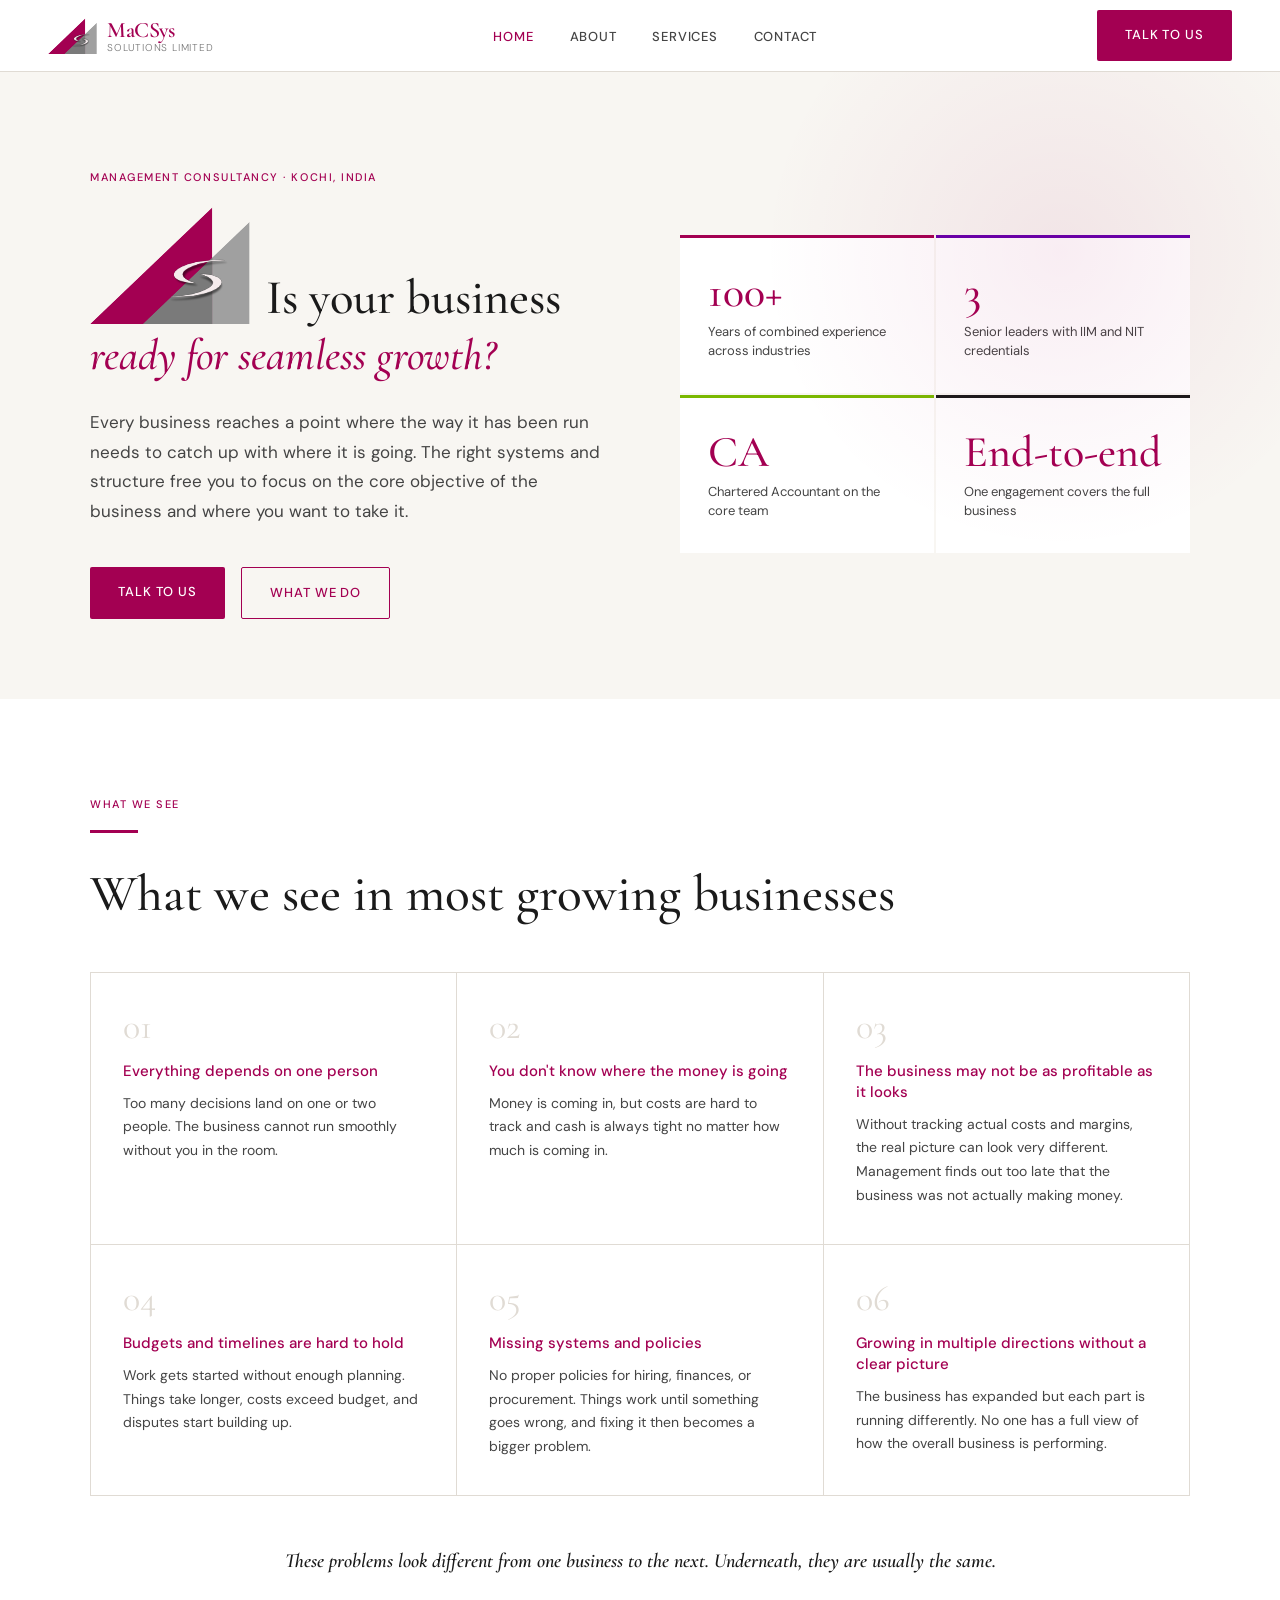
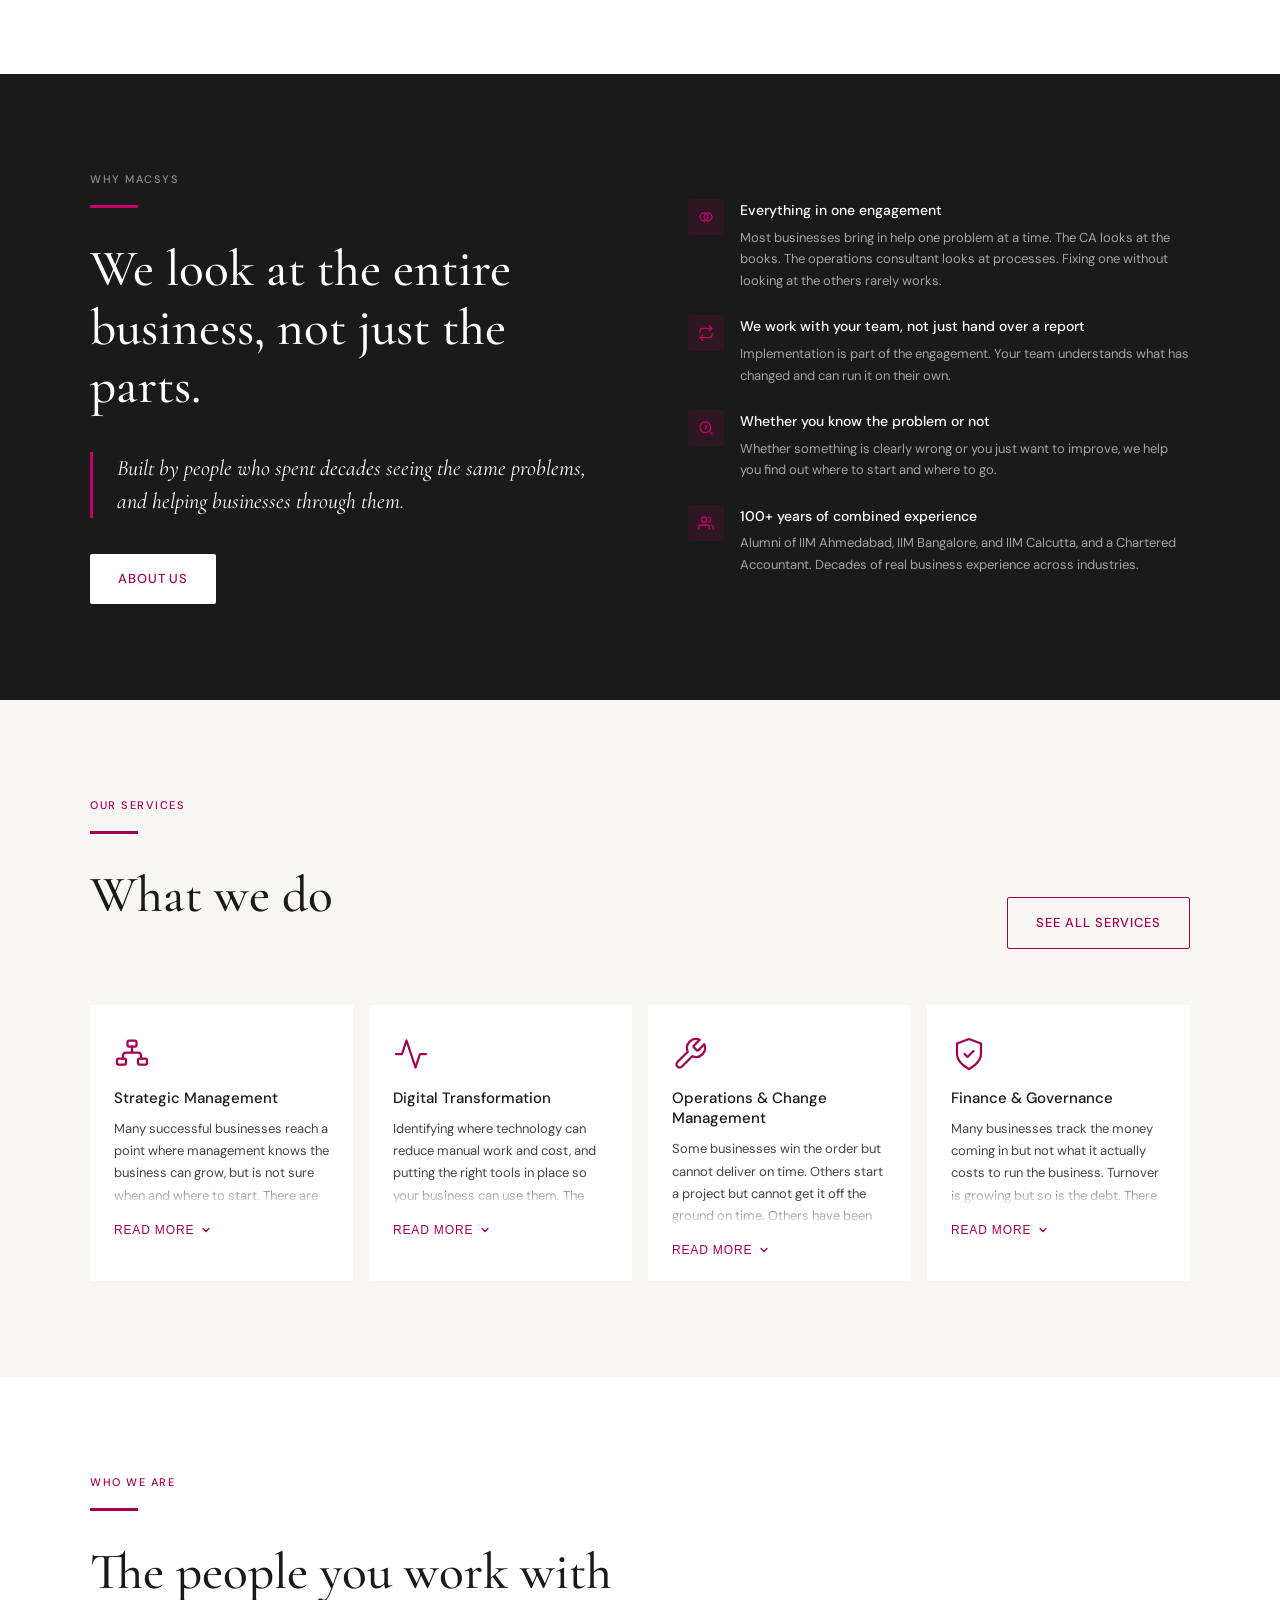
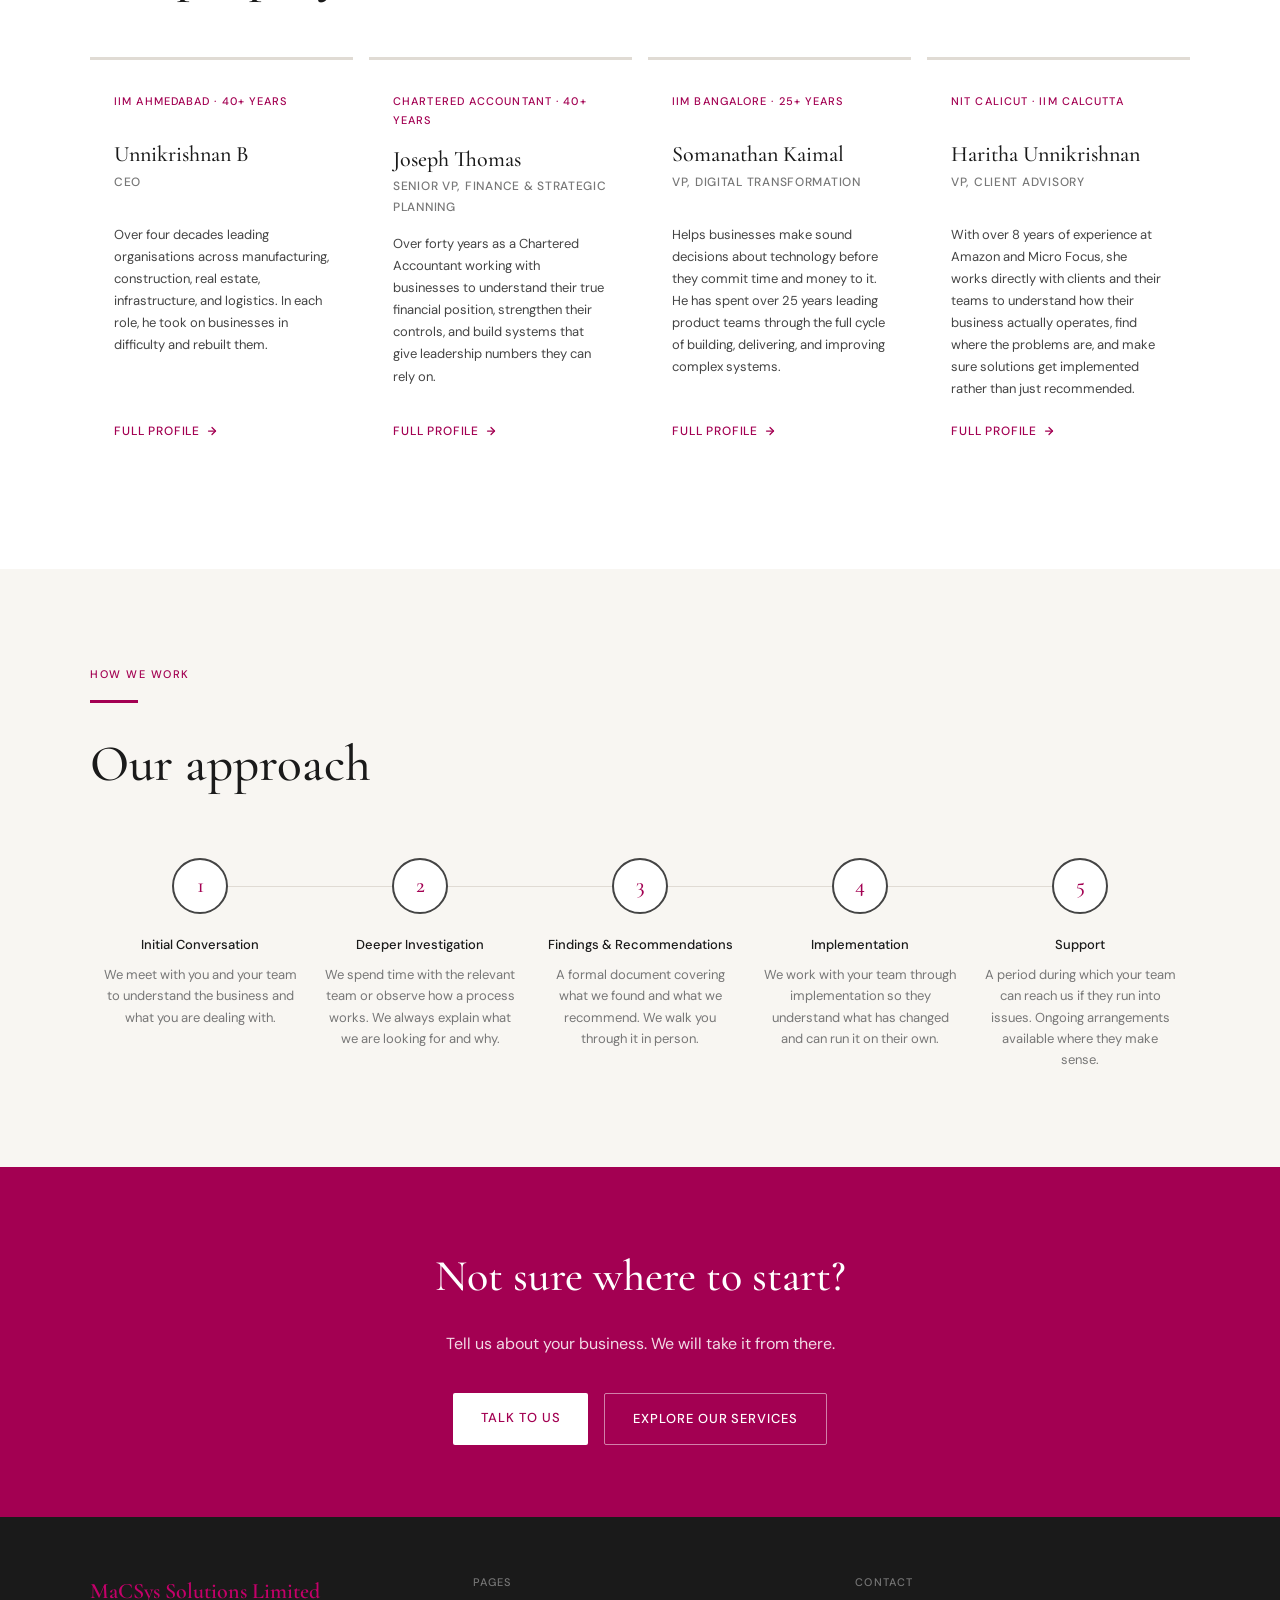
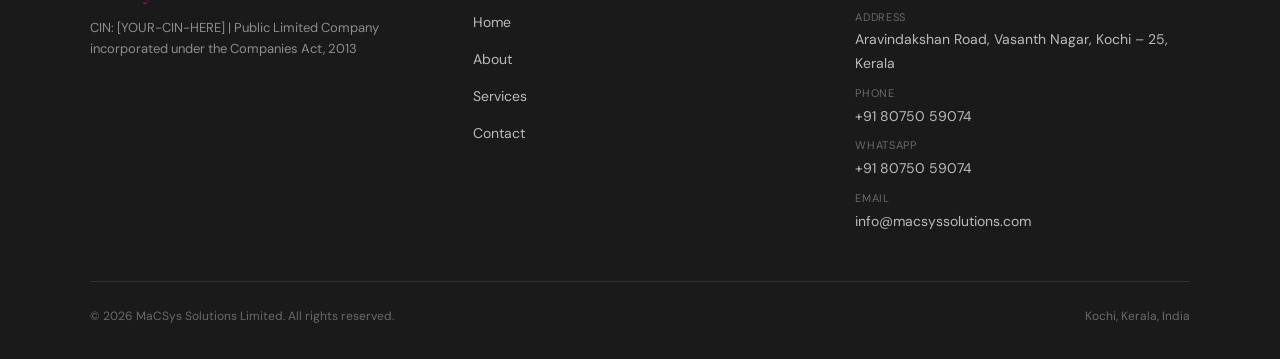
==== commit 07c445ea: "Update index.html" ====
--- a/index.html
+++ b/index.html
@@ -348,7 +348,7 @@
       transition: border-color 0.2s, transform 0.15s;
     }
     .svc-card:hover { border-color: var(--magenta); transform: translateY(-3px); }
-    .svc-card.active { border-color: var(--magenta); transform: none; background: var(--cream); }
+    .svc-card.active { border-color: var(--magenta); transform: none; background: var(--white); }
 
     .svc-card-icon { width: 36px; height: 36px; margin-bottom: 16px; }
     .svc-card-icon svg {
@@ -471,7 +471,7 @@
     }
     .approach-step-num {
       width: 56px; height: 56px; border-radius: 50%;
-      background: var(--white); border: 2px solid var(--rule);
+      background: var(--white); border: 2px solid var(--ink-mid);
       display: flex; align-items: center; justify-content: center;
       font-family: var(--font-display); font-size: 22px; font-weight: 500;
       color: var(--magenta); margin: 0 auto 20px;
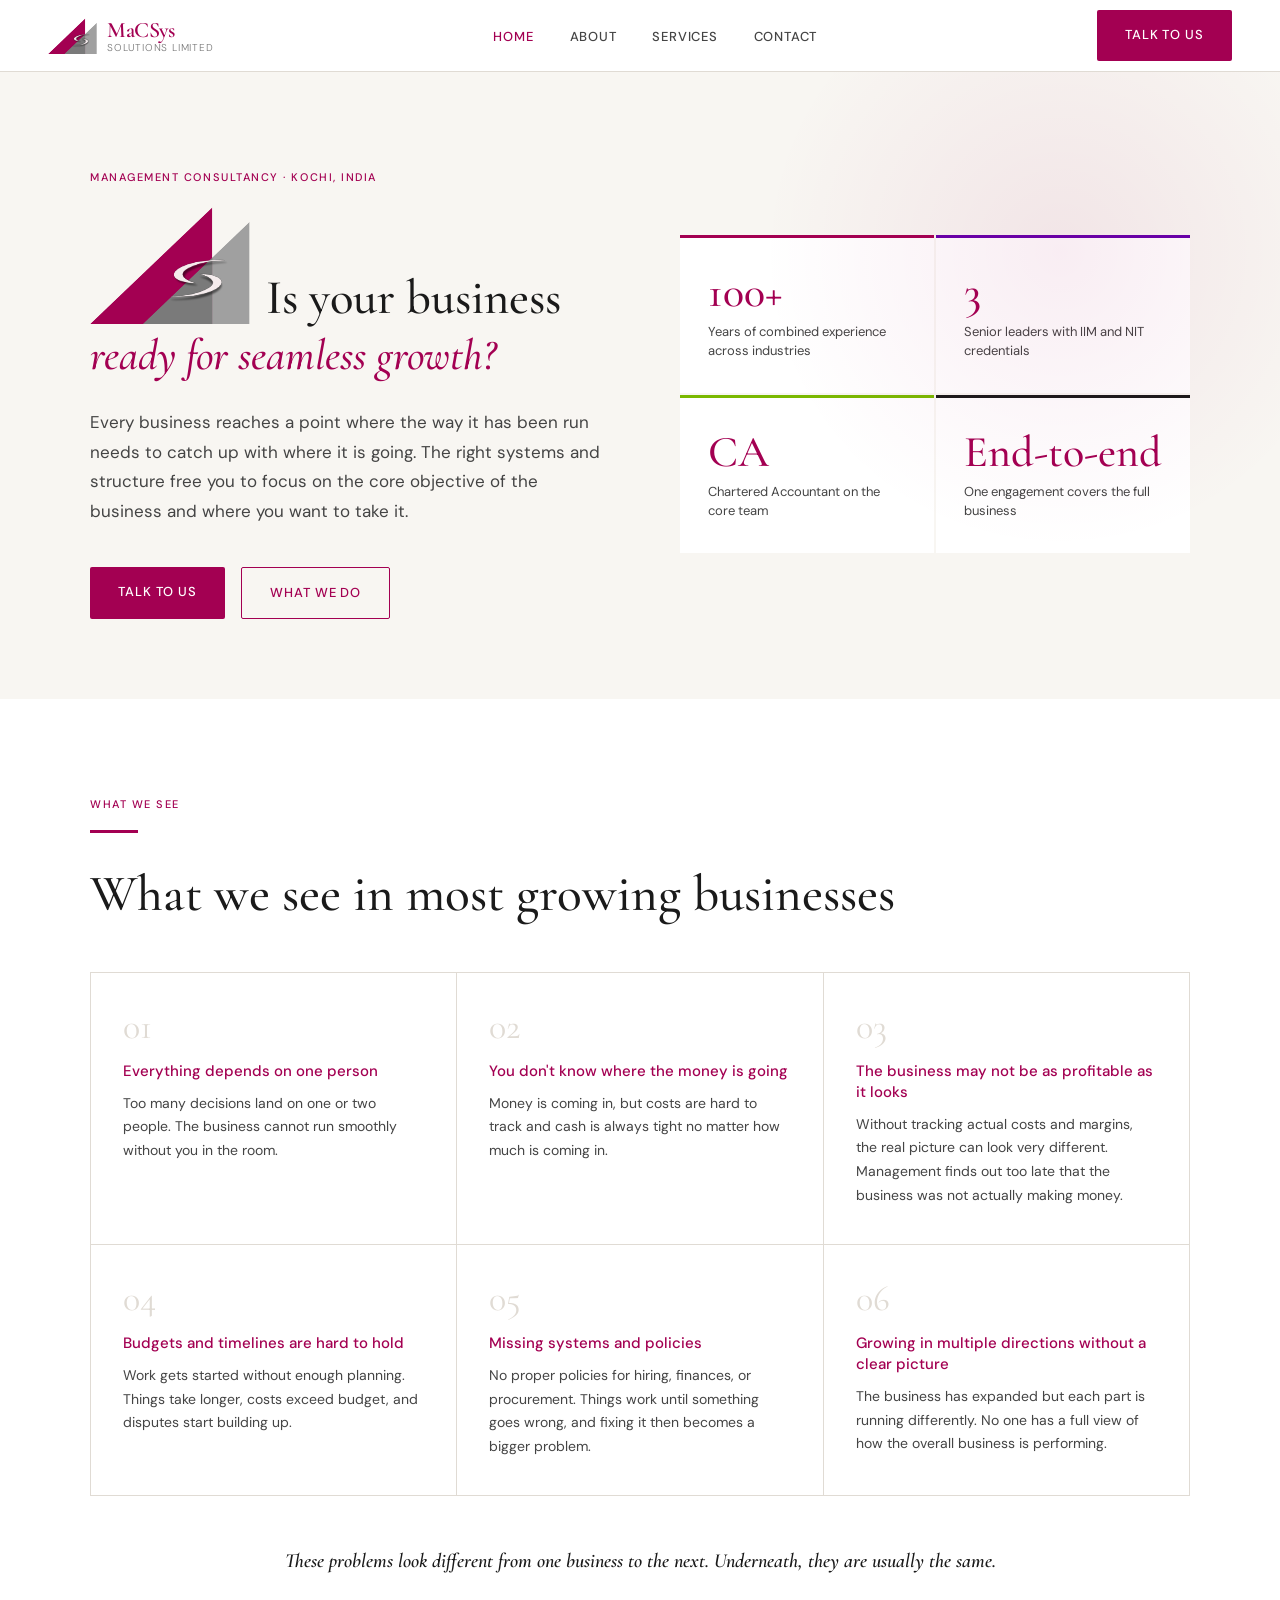
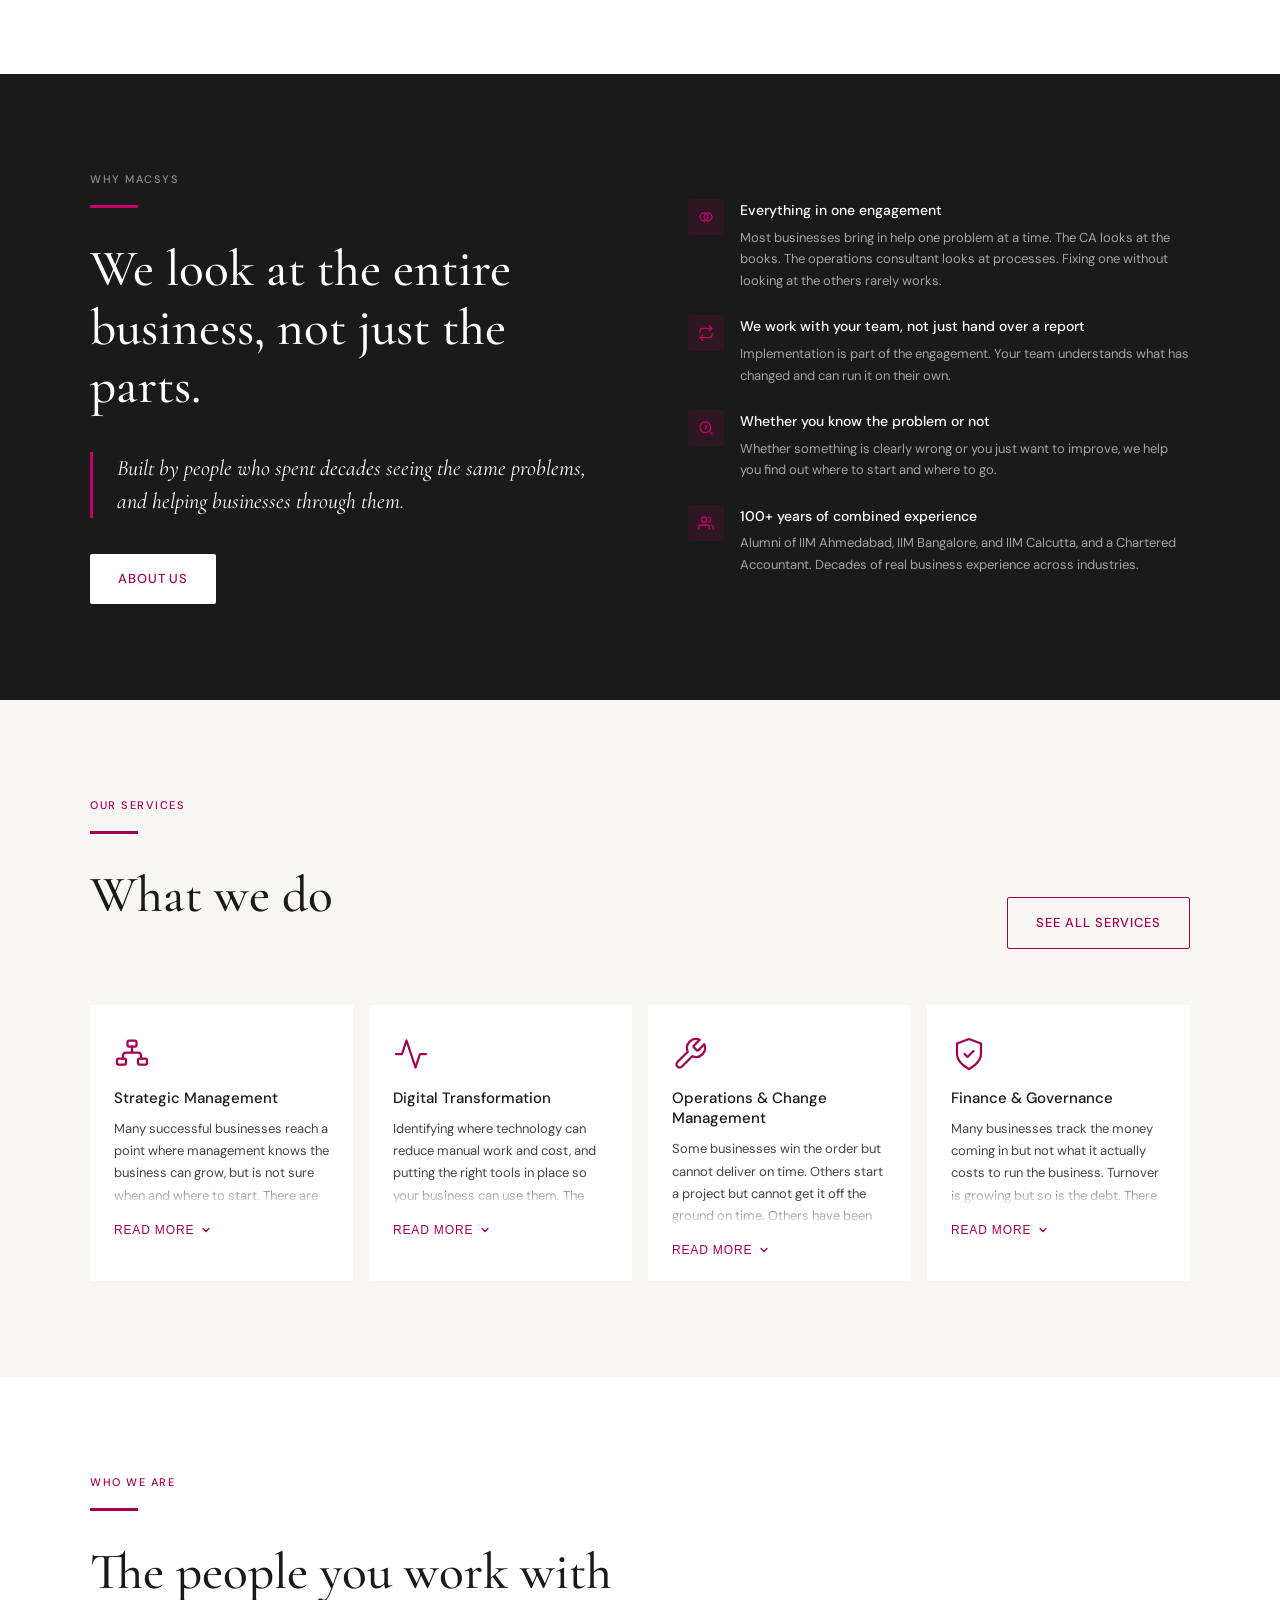
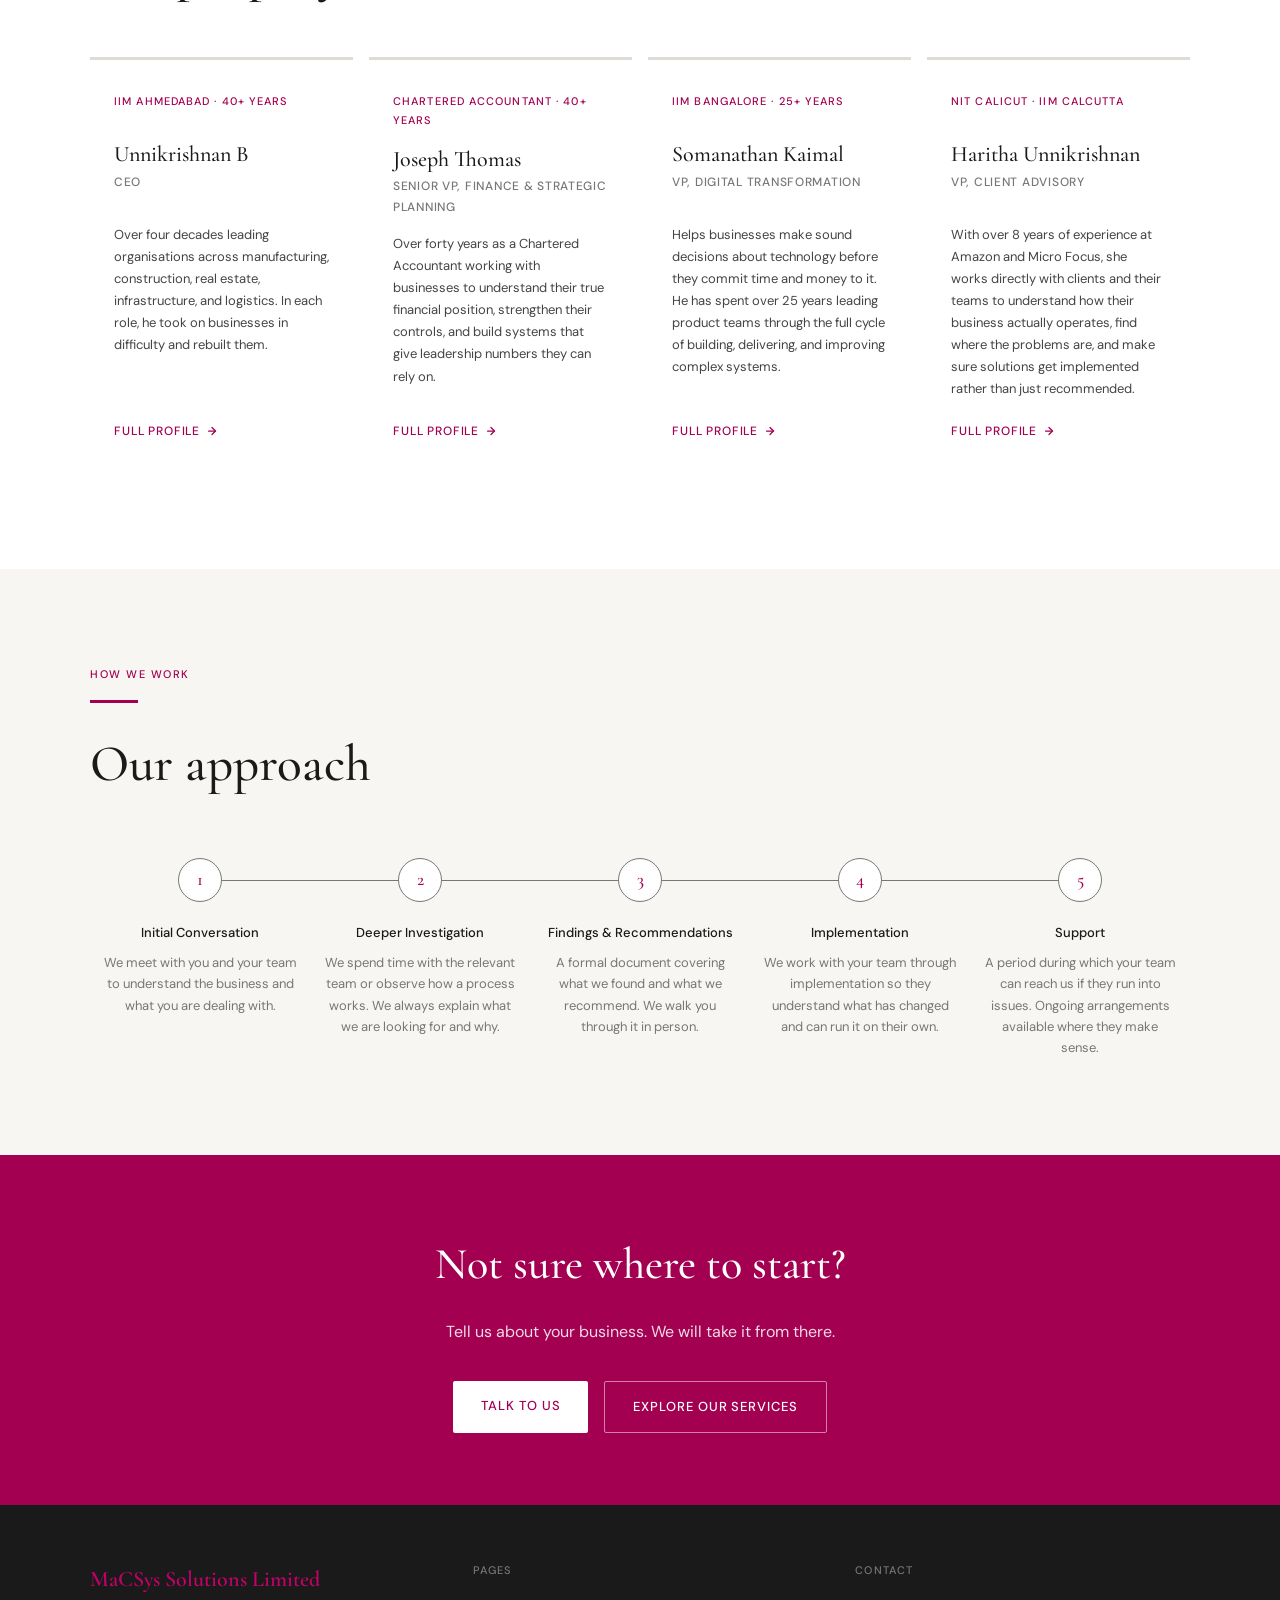
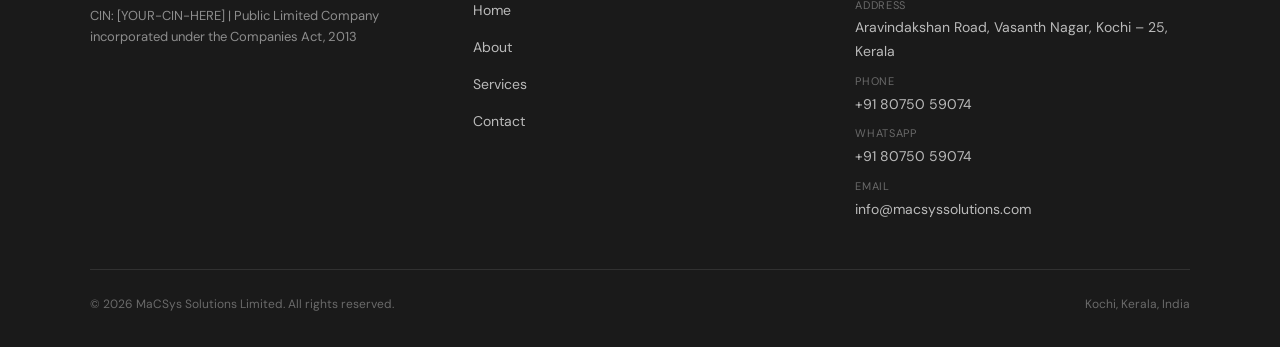
==== commit 7c307827: "Update index.html" ====
--- a/index.html
+++ b/index.html
@@ -462,23 +462,24 @@
     }
     .approach-steps::before {
       content: ''; position: absolute;
-      top: 28px; left: 10%; right: 10%;
-      height: 1px; background: var(--rule); z-index: 0;
+      top: 22px; left: 10%; right: 10%;
+      height: 1px; background: var(--ink-light); z-index: 0;
     }
     .approach-step {
       text-align: center; padding: 0 12px;
       position: relative; z-index: 1;
     }
     .approach-step-num {
-      width: 56px; height: 56px; border-radius: 50%;
-      background: var(--white); border: 2px solid var(--ink-mid);
+      width: 44px; height: 44px; border-radius: 50%;
+      background: var(--white); border: 1.5px solid var(--ink-light);
       display: flex; align-items: center; justify-content: center;
-      font-family: var(--font-display); font-size: 22px; font-weight: 500;
+      font-family: var(--font-display); font-size: 18px; font-weight: 500;
       color: var(--magenta); margin: 0 auto 20px;
       transition: border-color 0.2s, background 0.2s;
     }
     .approach-step:hover .approach-step-num {
-      border-color: var(--magenta); background: var(--cream);
+      border-color: var(--magenta);
+      background: var(--cream);
     }
     .approach-step-title { font-size: 13px; font-weight: 500; color: var(--ink); margin-bottom: 8px; }
     .approach-step-body { font-size: 13px; line-height: 1.65; color: var(--ink-light); }
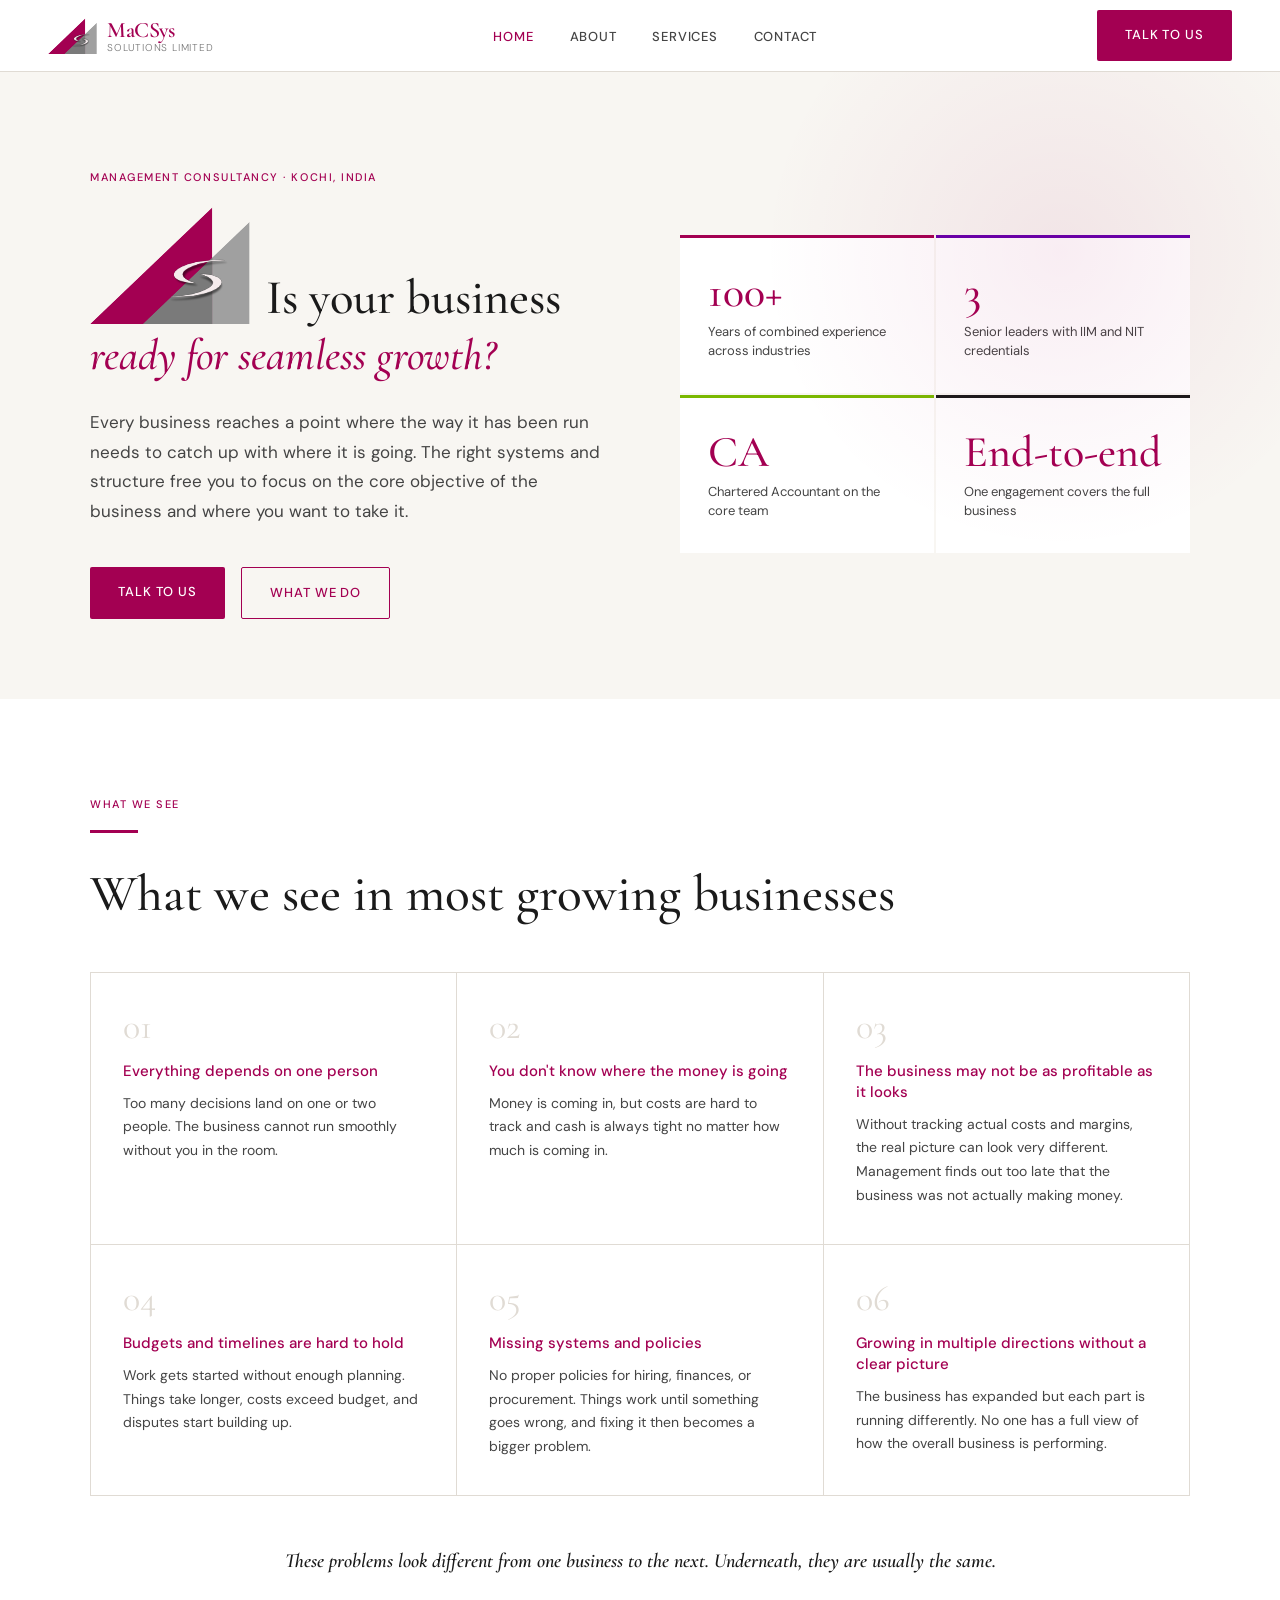
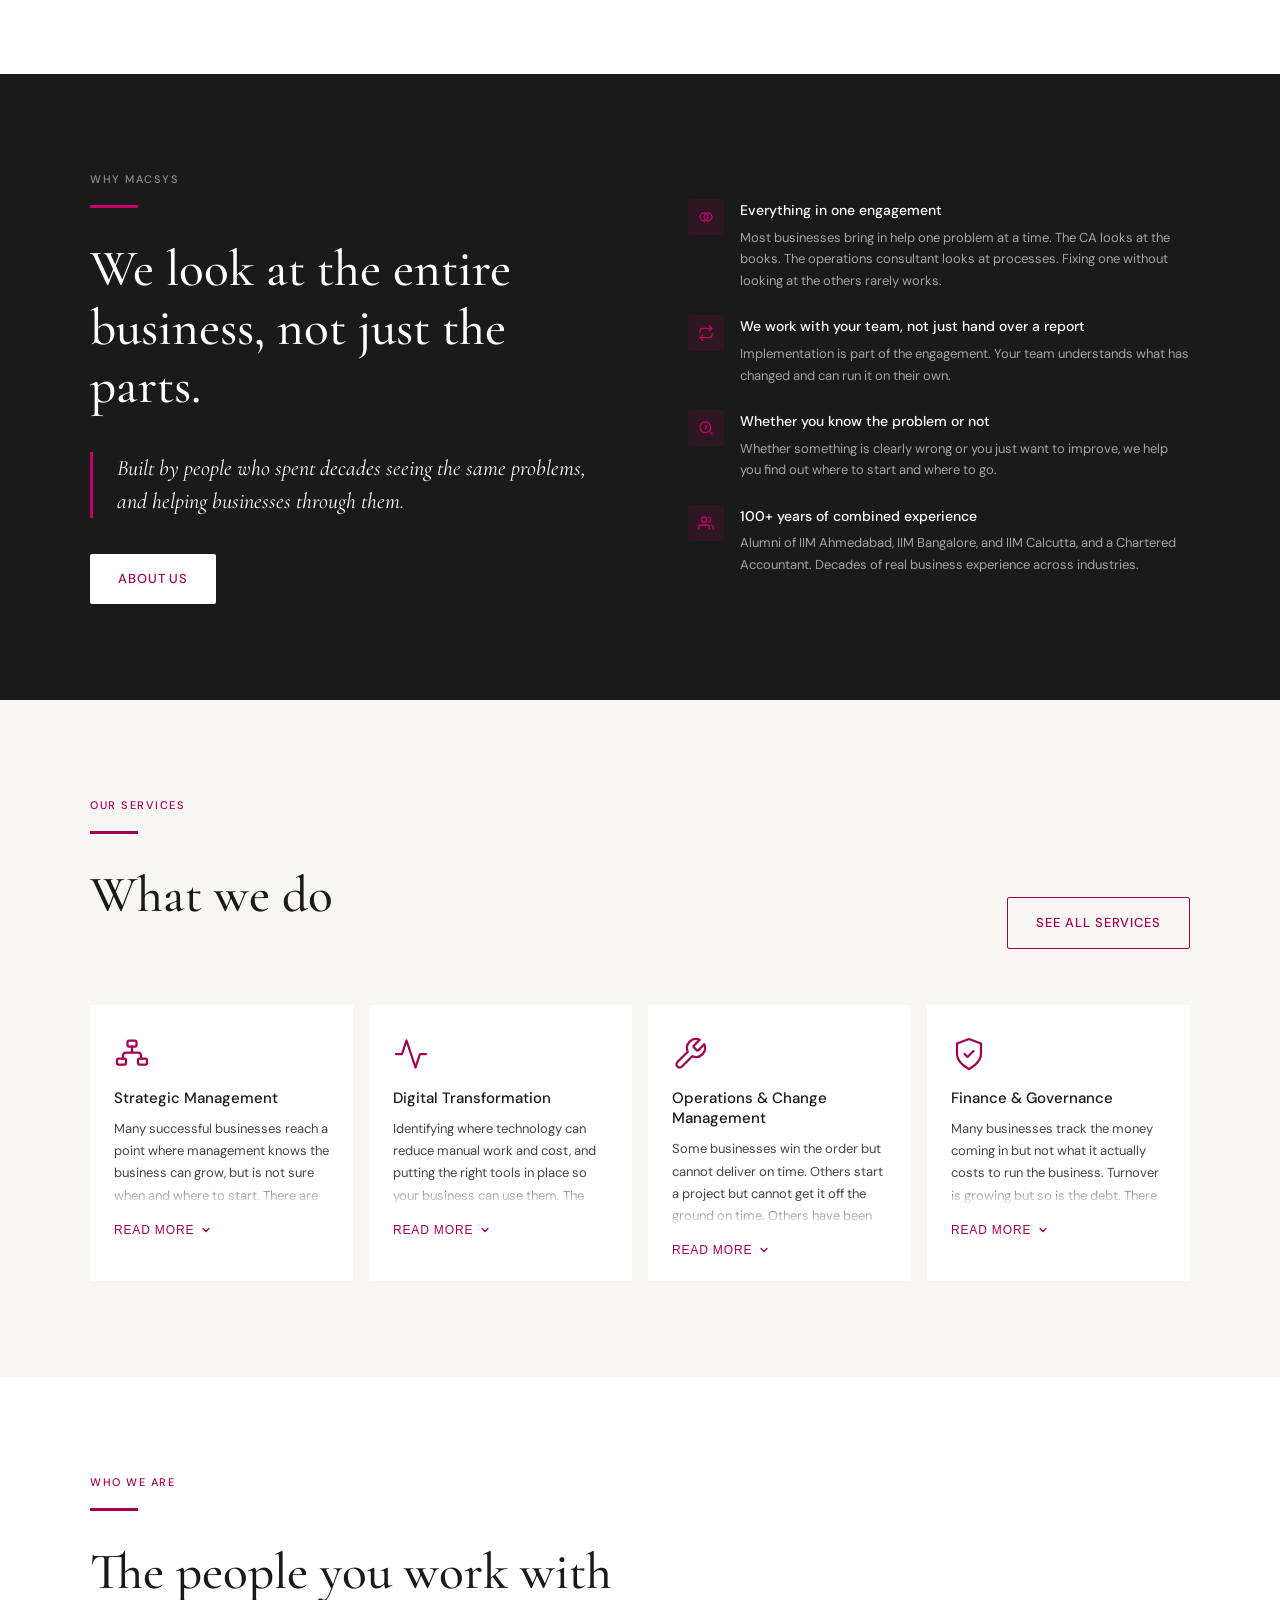
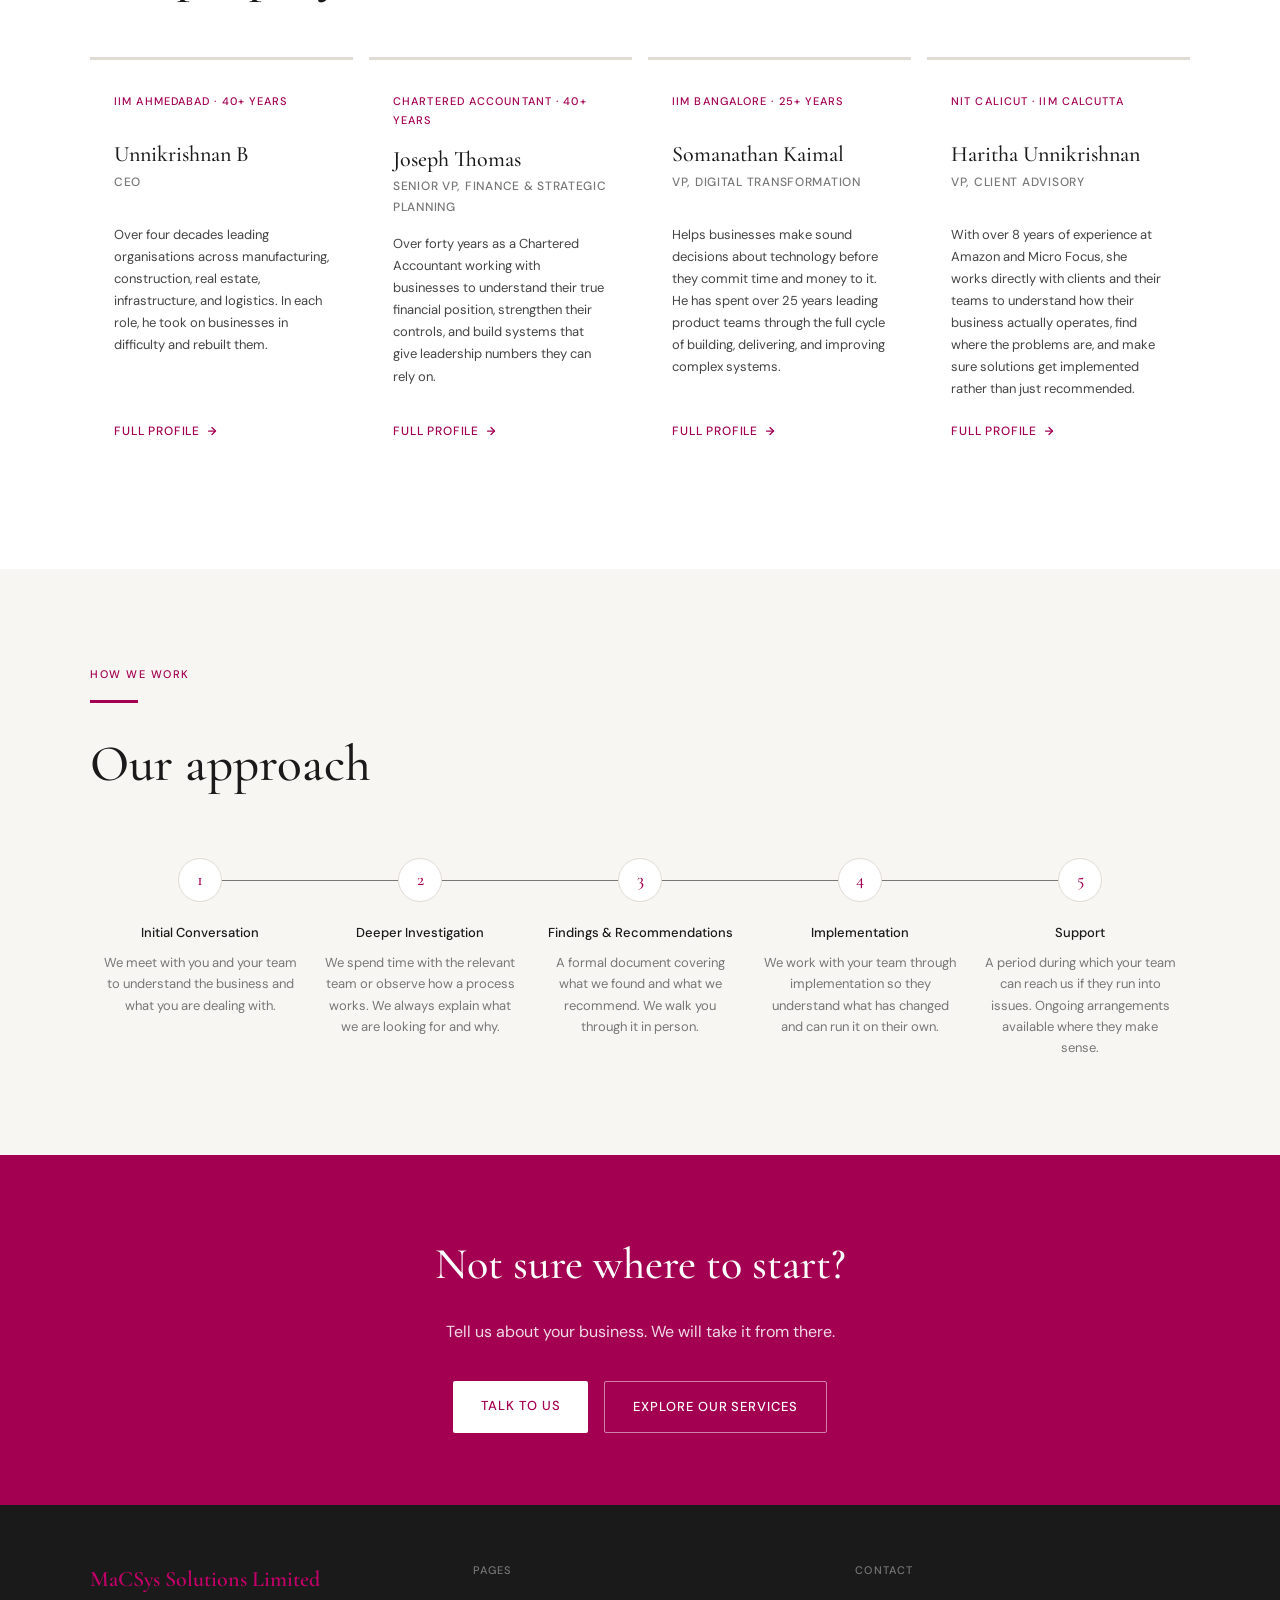
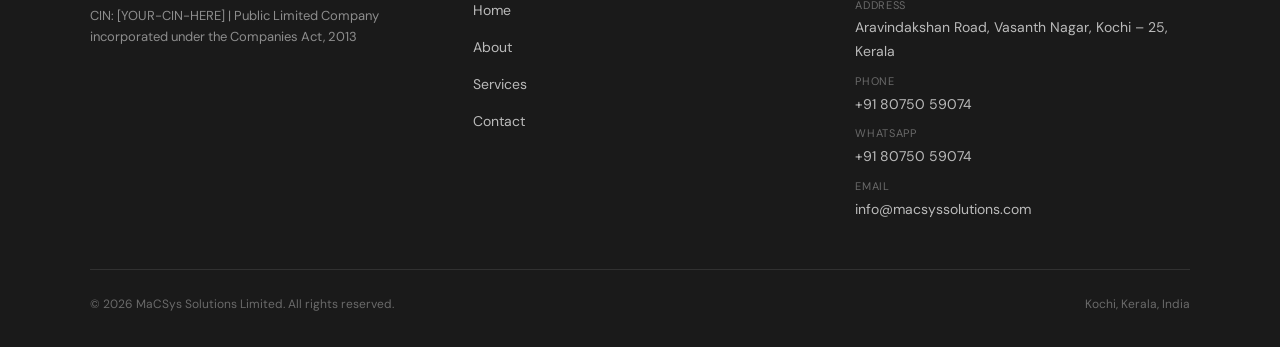
==== commit e988c881: "Update index.html" ====
--- a/index.html
+++ b/index.html
@@ -471,7 +471,7 @@
     }
     .approach-step-num {
       width: 44px; height: 44px; border-radius: 50%;
-      background: var(--white); border: 1.5px solid var(--ink-light);
+      background: var(--white); border: 1.5px solid var(--rule);
       display: flex; align-items: center; justify-content: center;
       font-family: var(--font-display); font-size: 18px; font-weight: 500;
       color: var(--magenta); margin: 0 auto 20px;
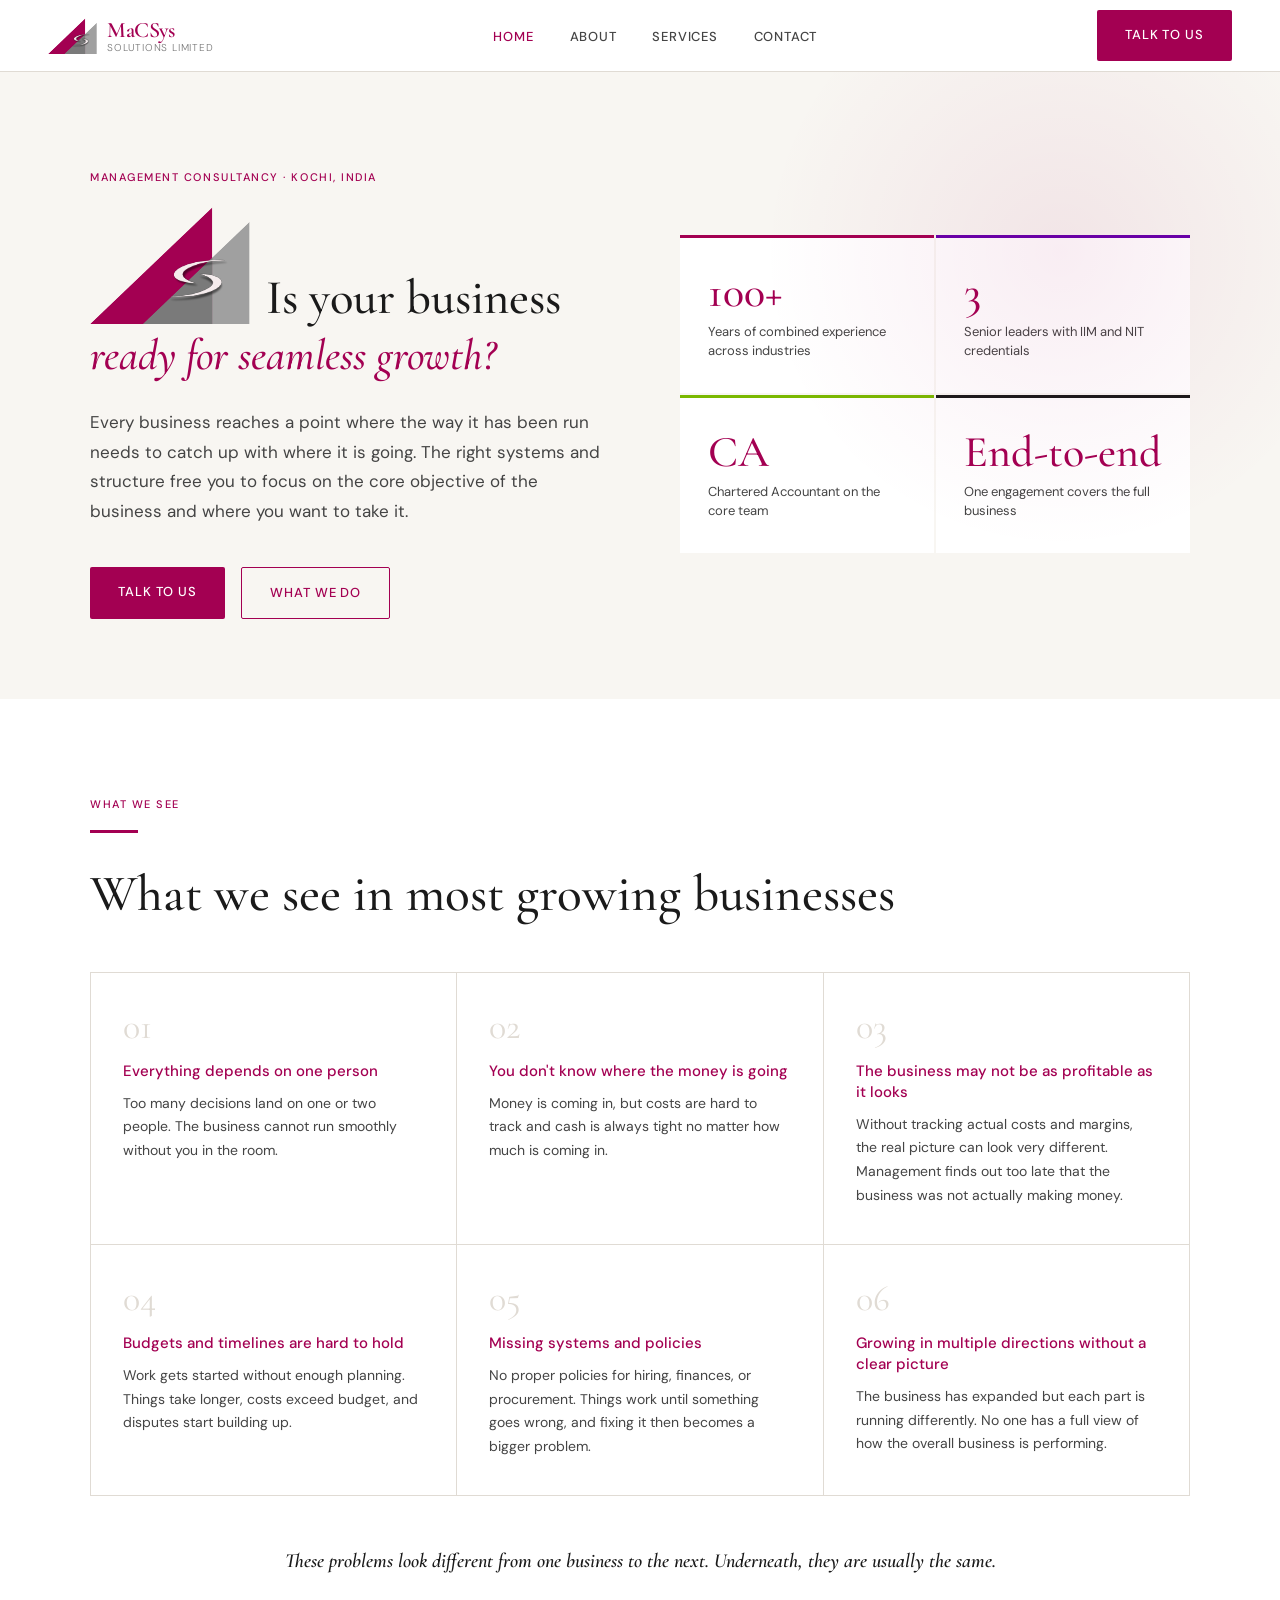
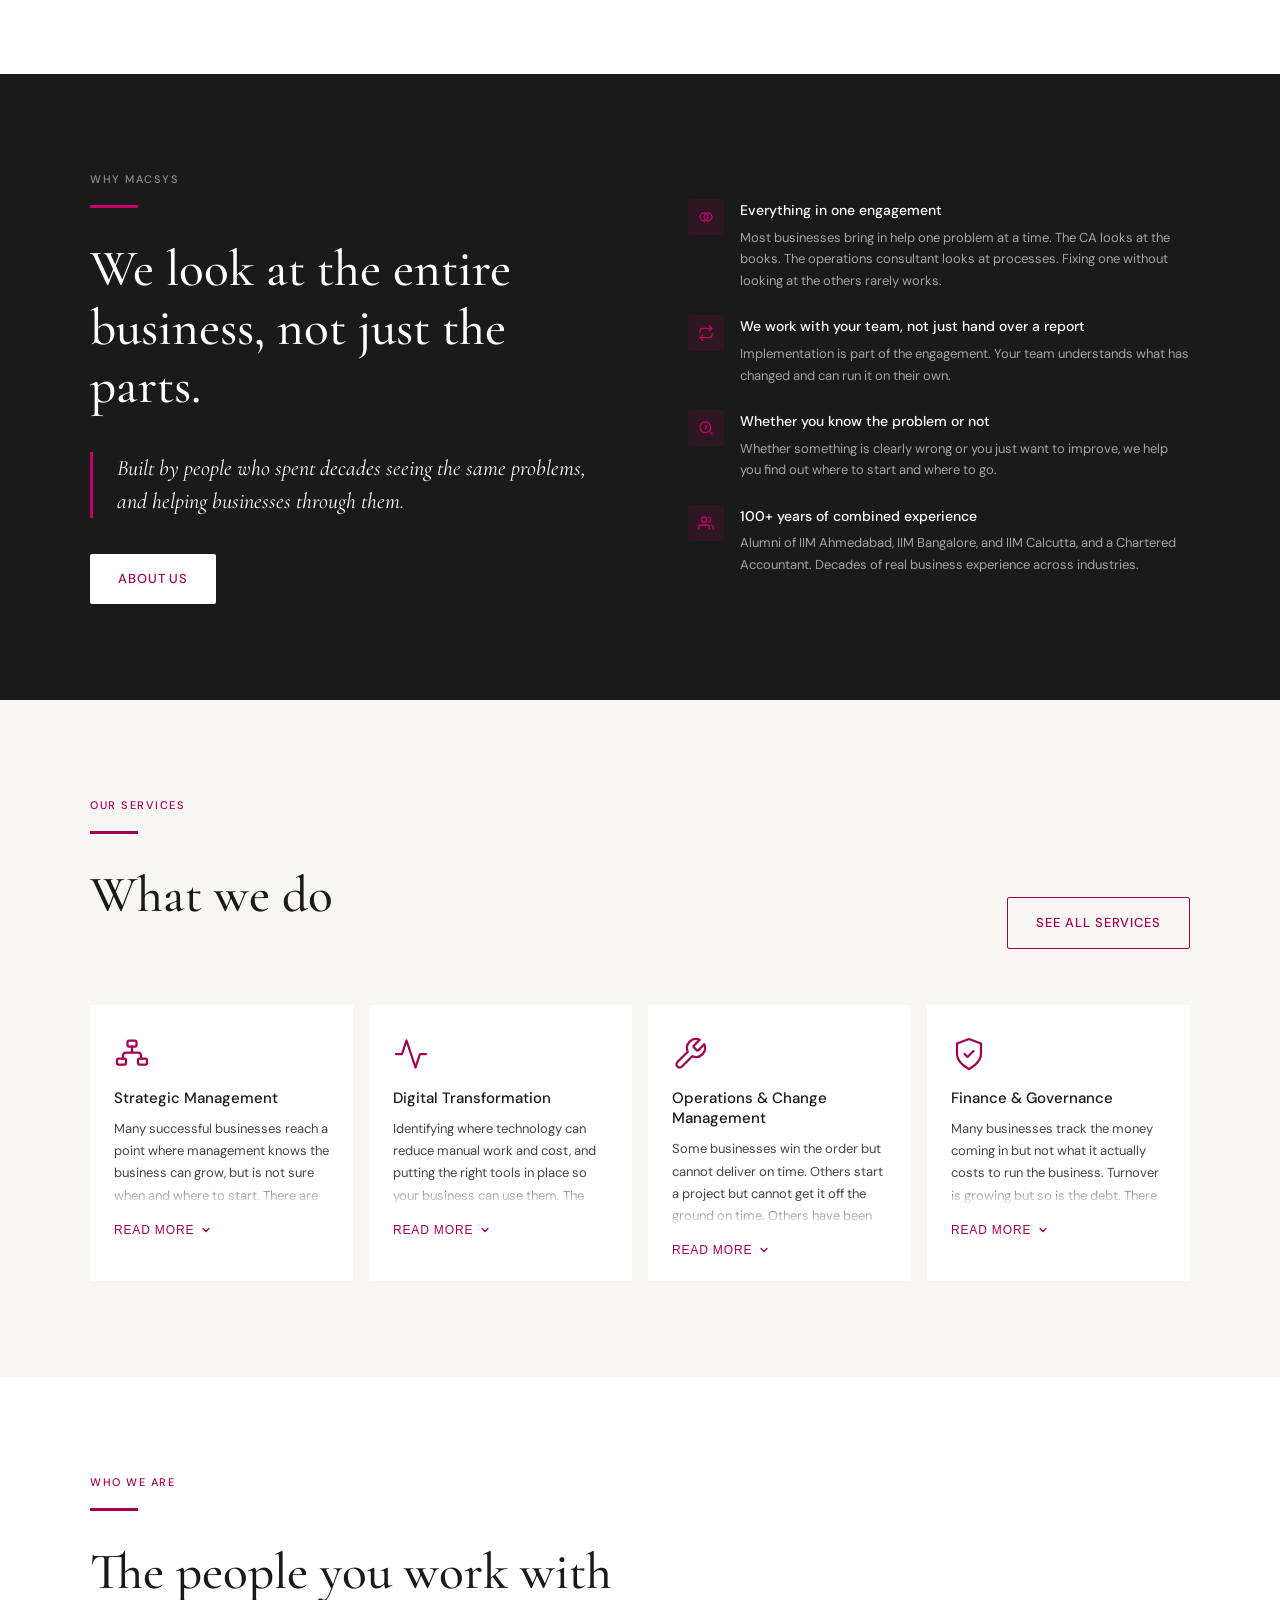
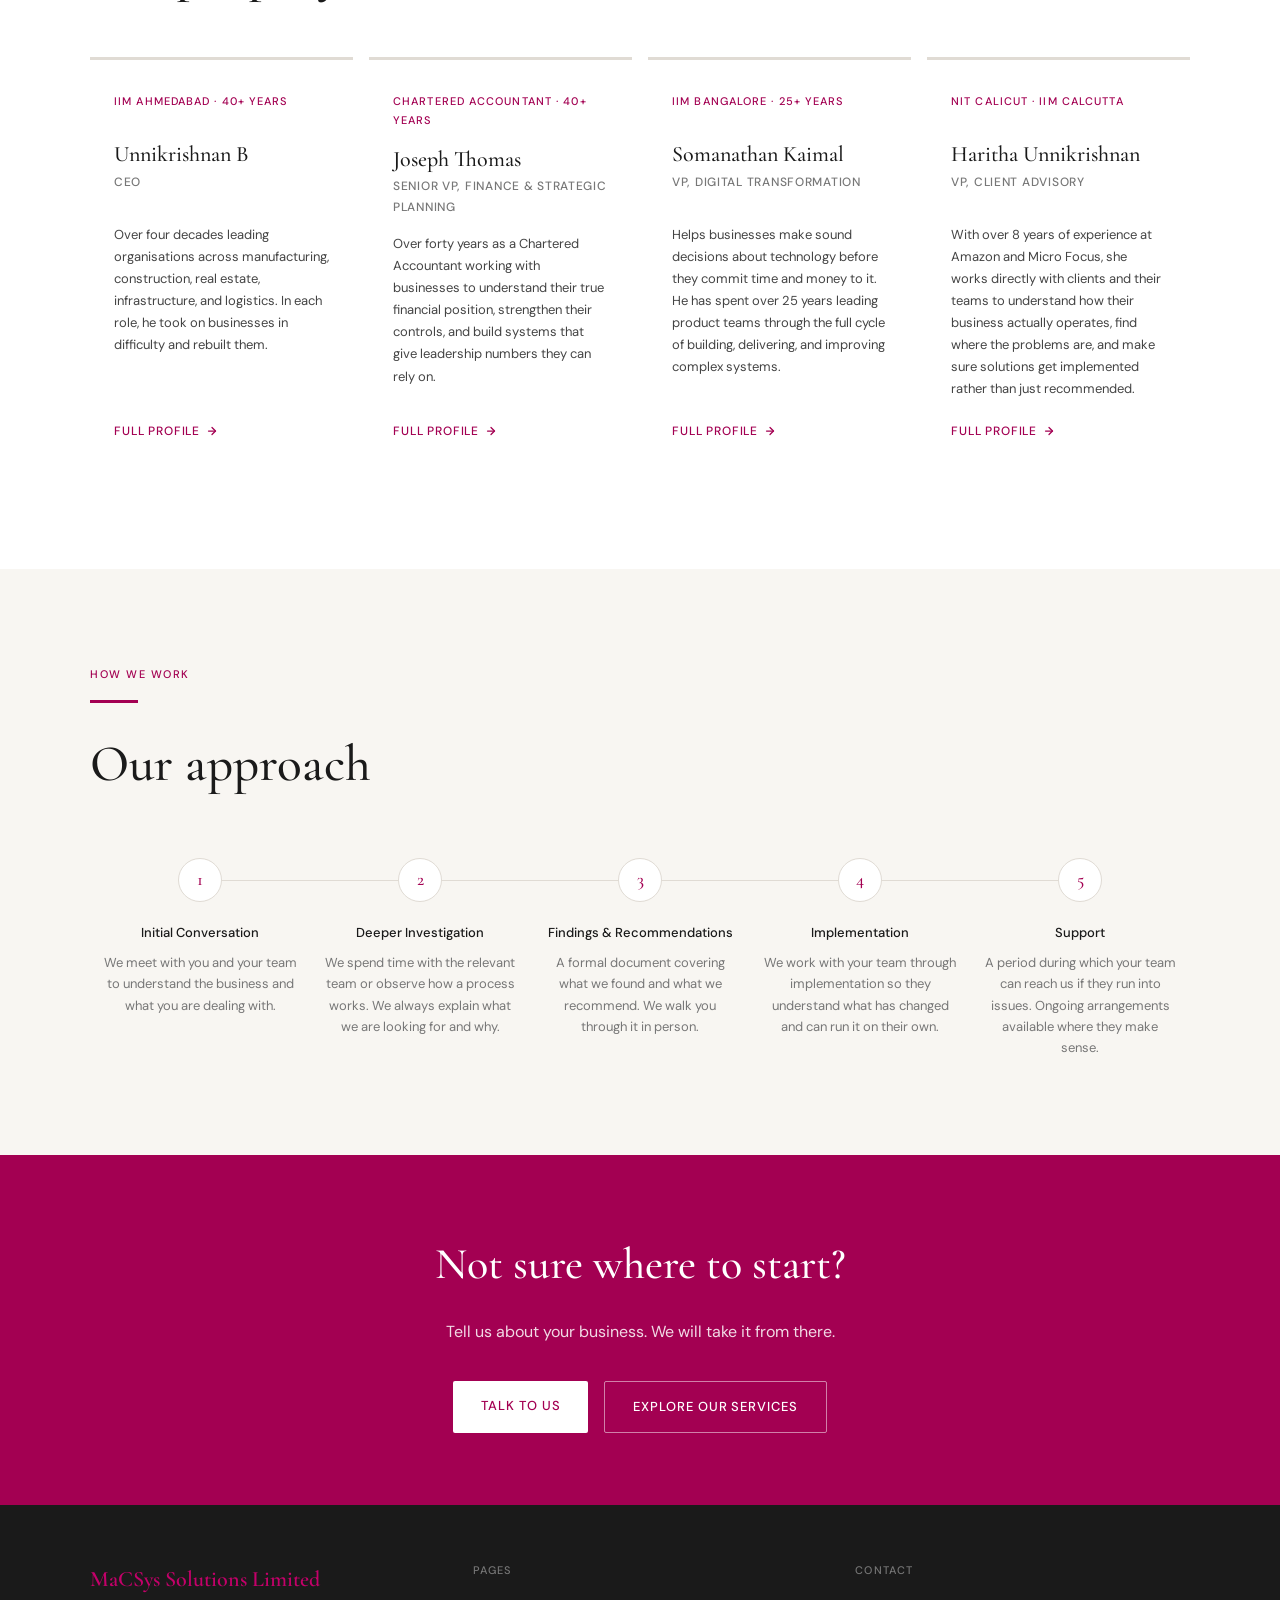
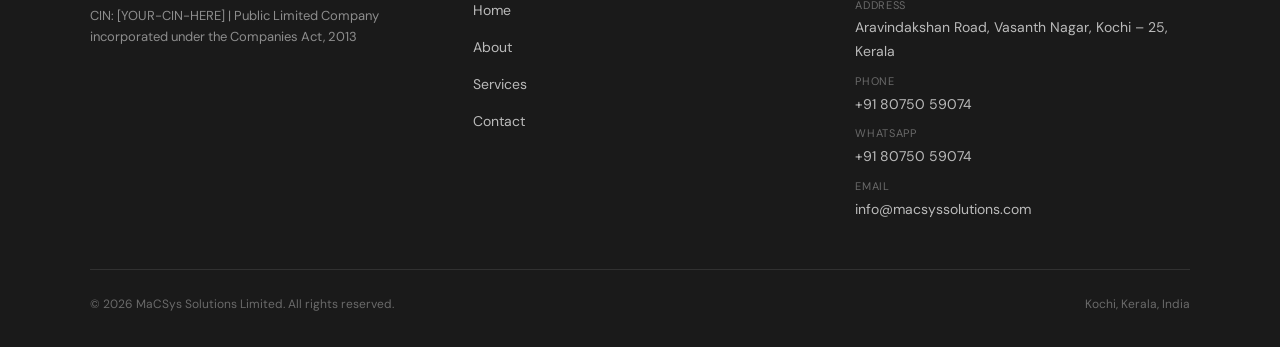
==== commit 8deabce5: "Update index.html" ====
--- a/index.html
+++ b/index.html
@@ -463,7 +463,7 @@
     .approach-steps::before {
       content: ''; position: absolute;
       top: 22px; left: 10%; right: 10%;
-      height: 1px; background: var(--ink-light); z-index: 0;
+      height: 1px; background: var(--rule); z-index: 0;
     }
     .approach-step {
       text-align: center; padding: 0 12px;
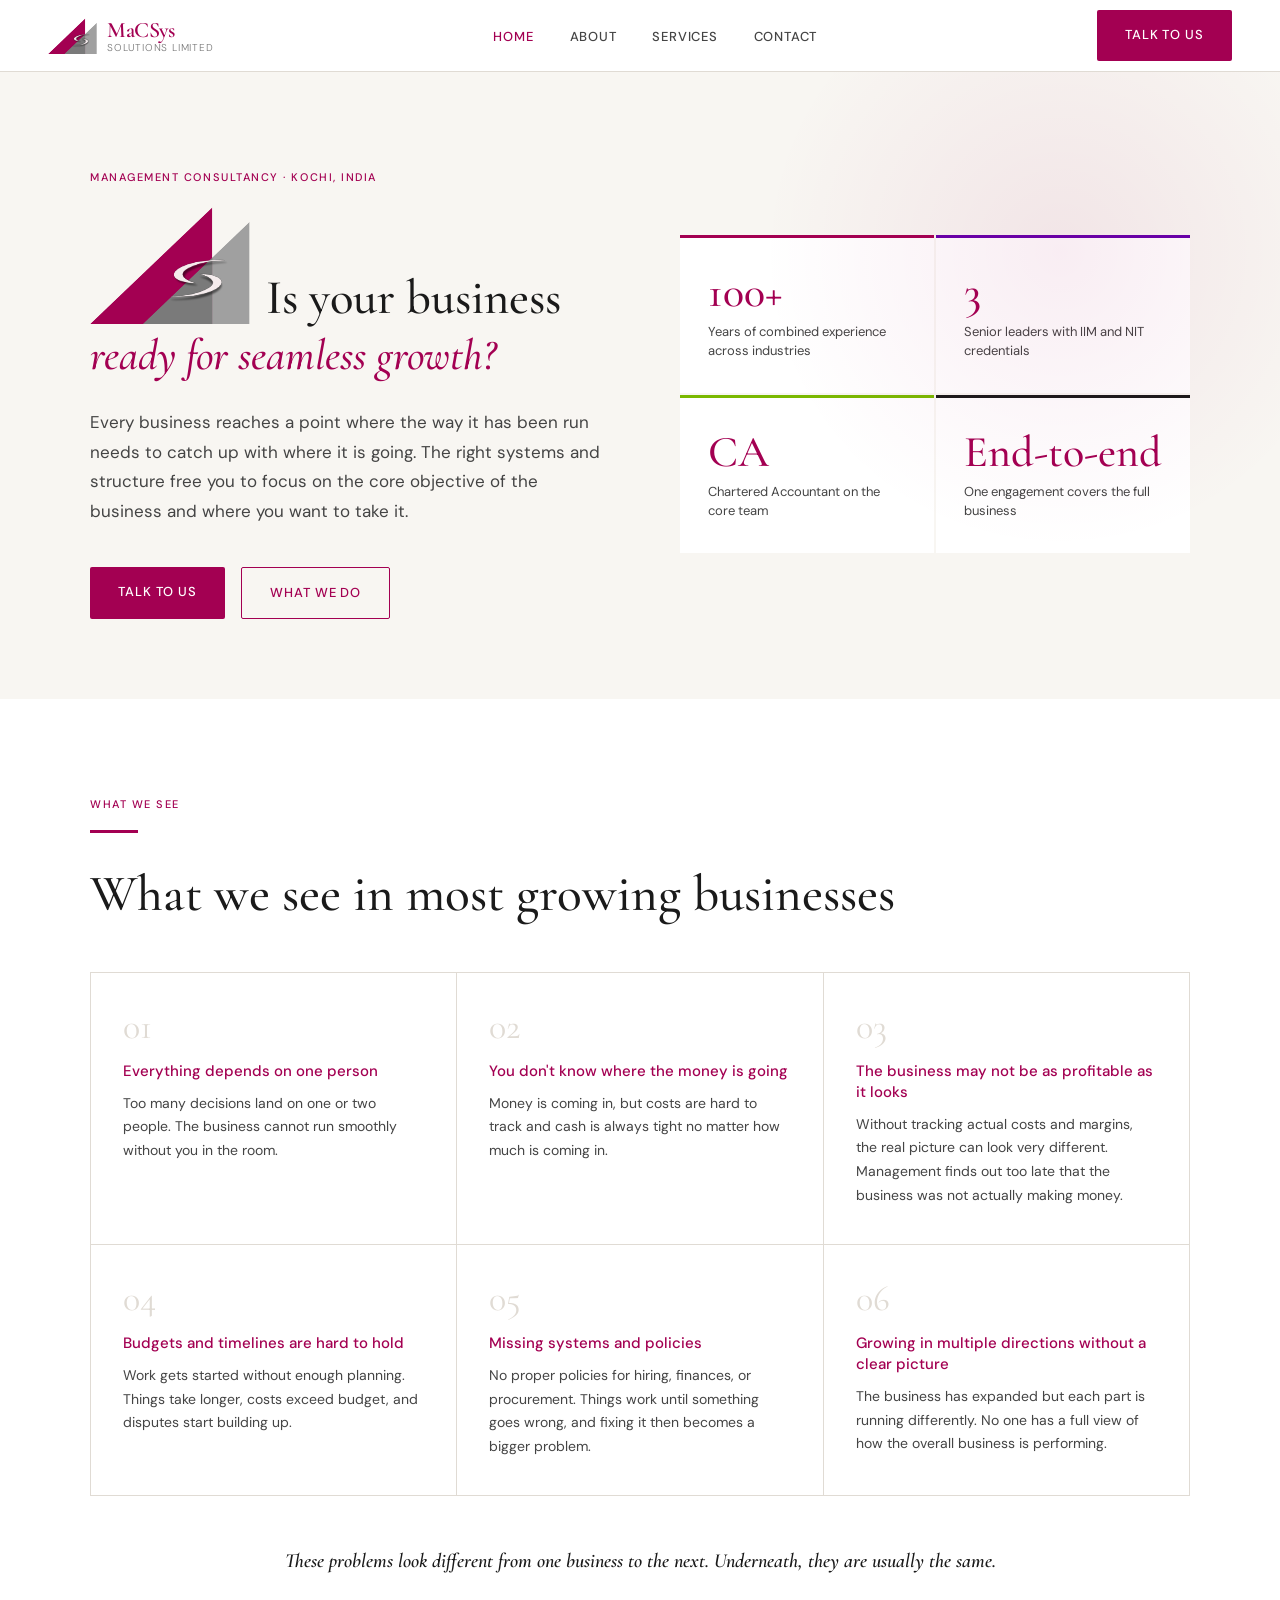
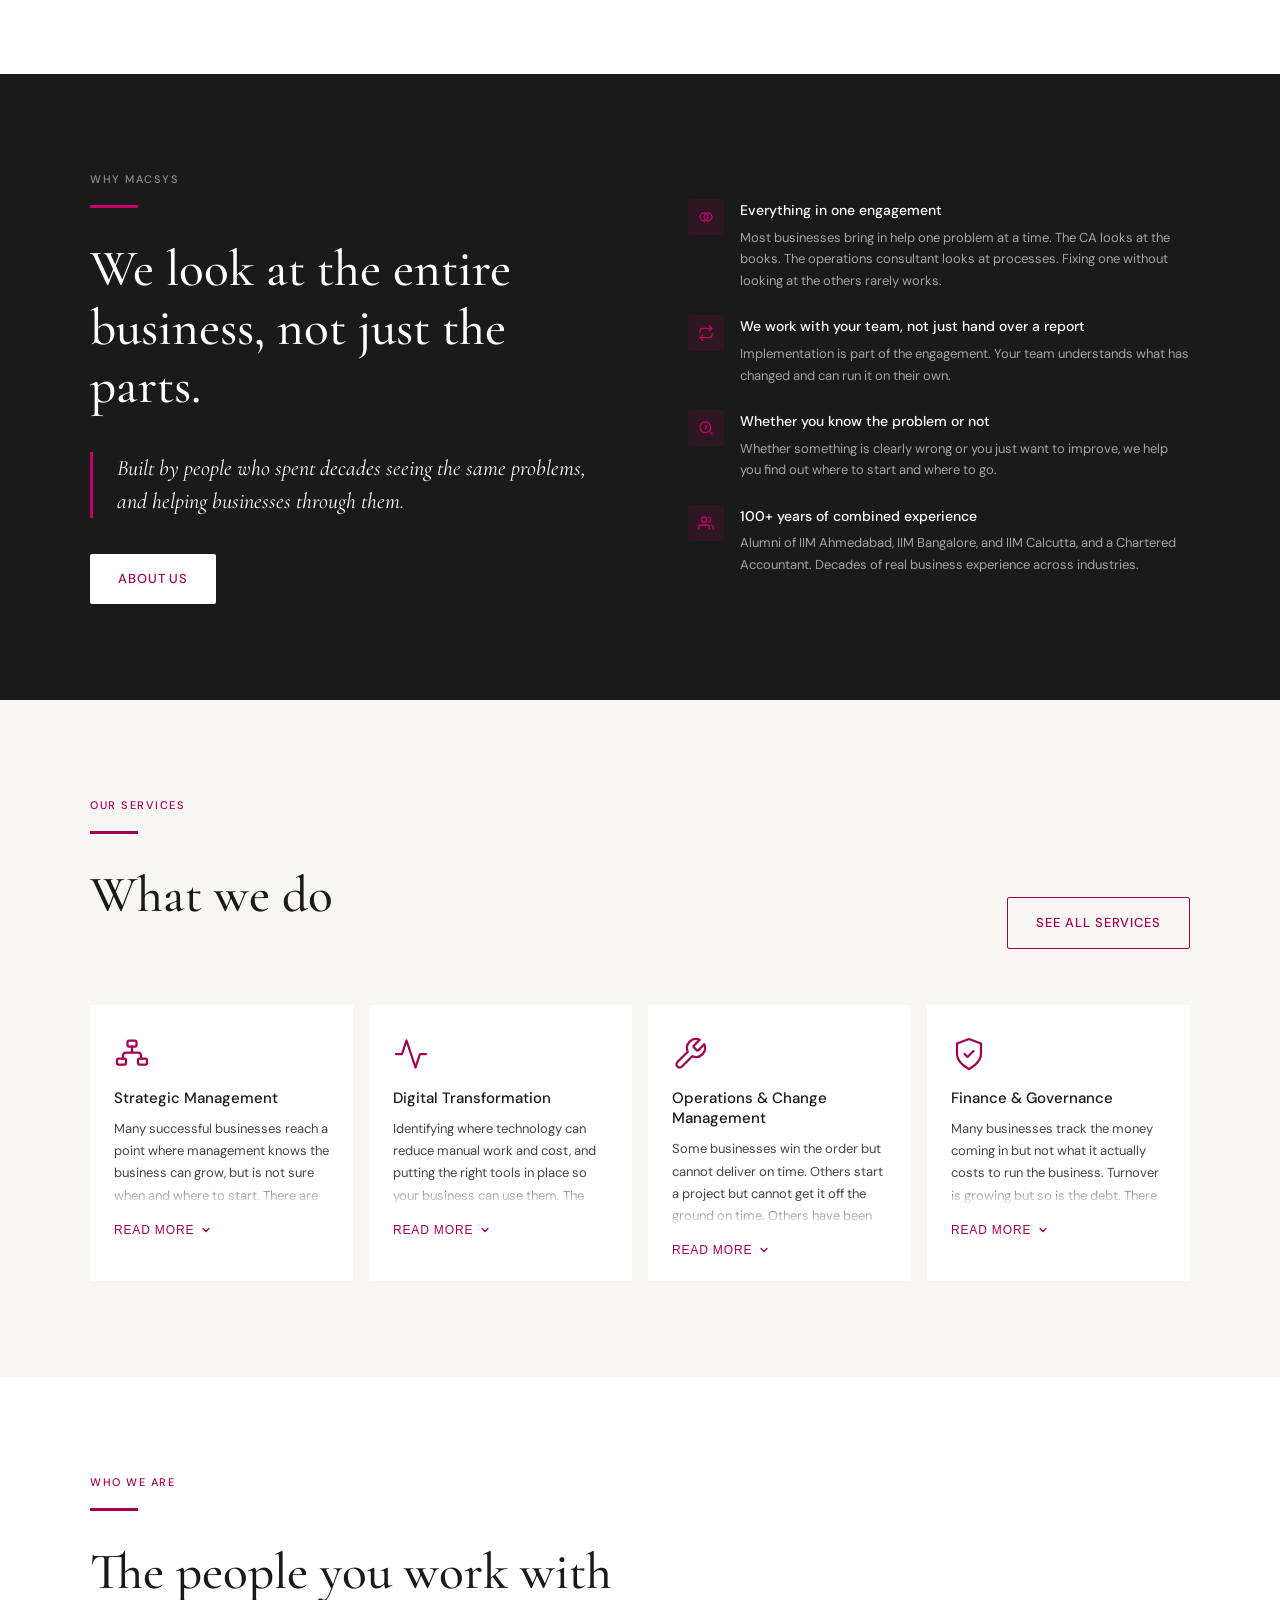
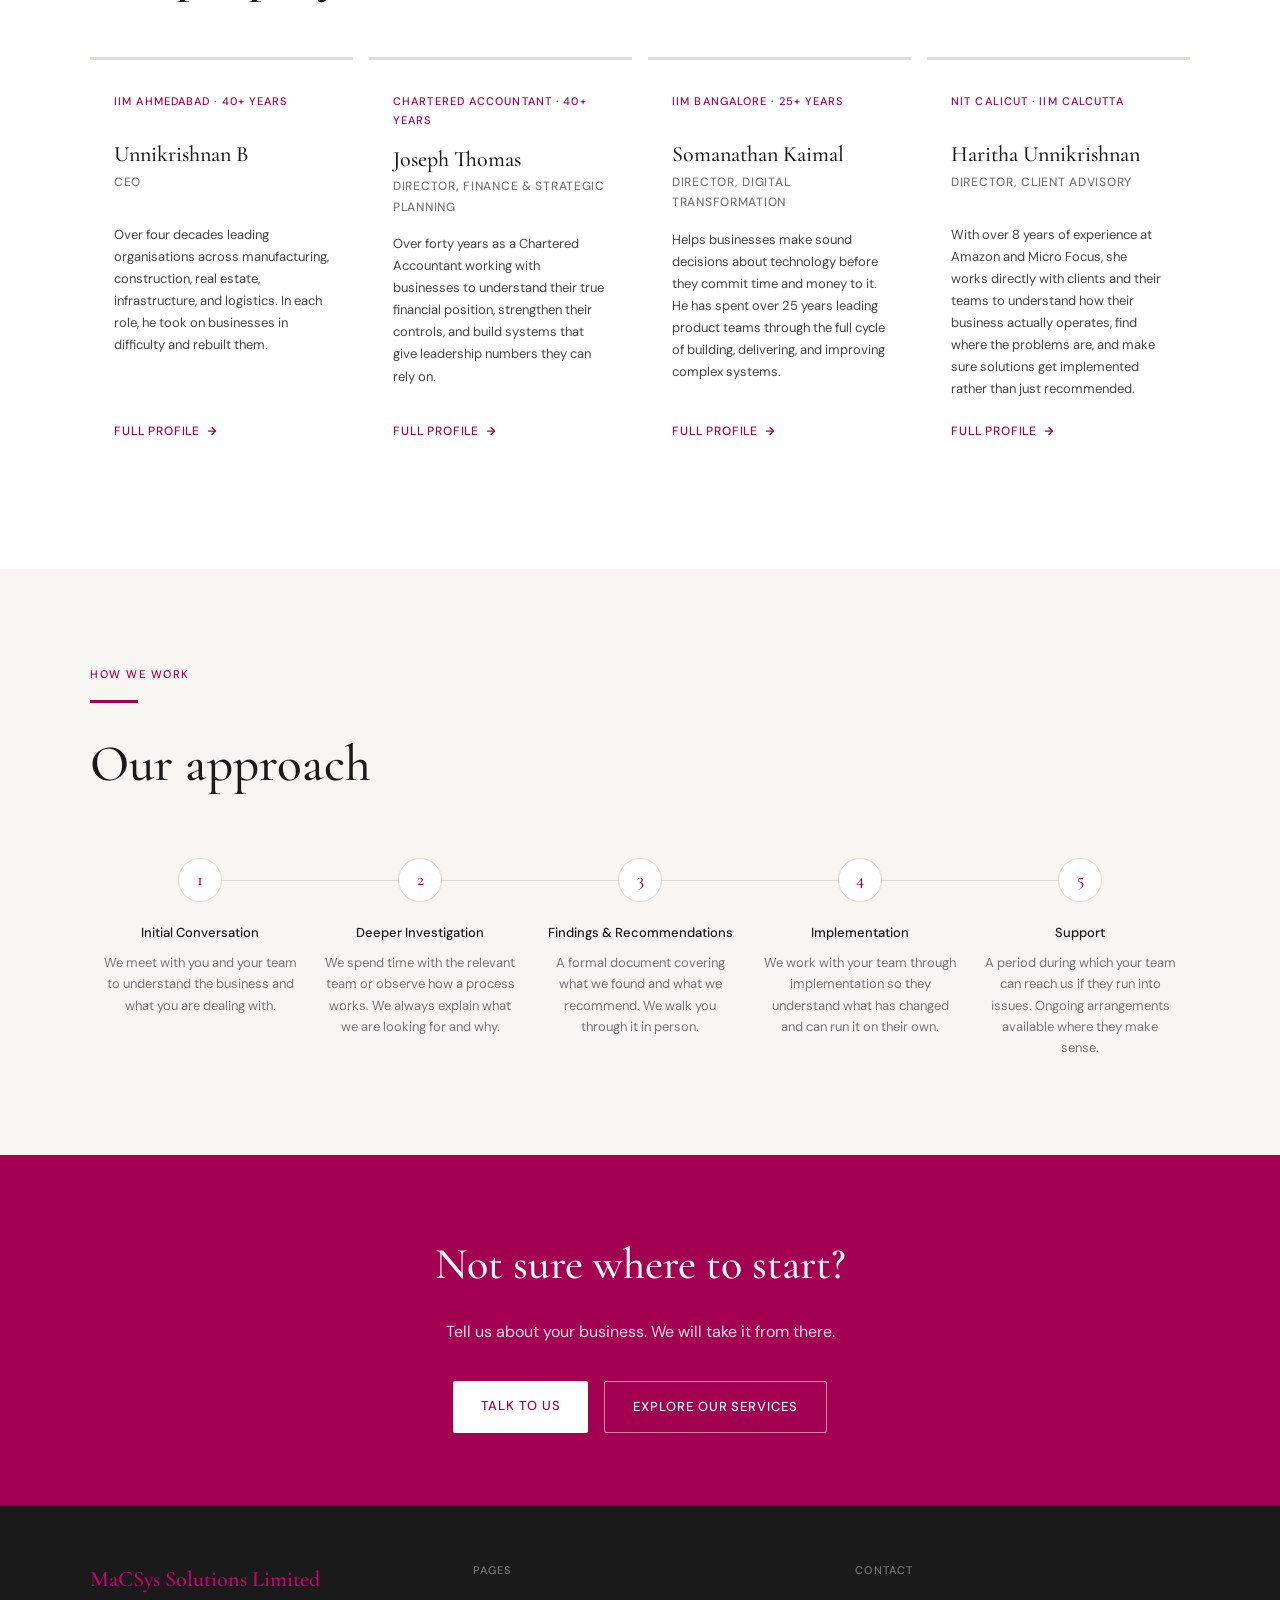
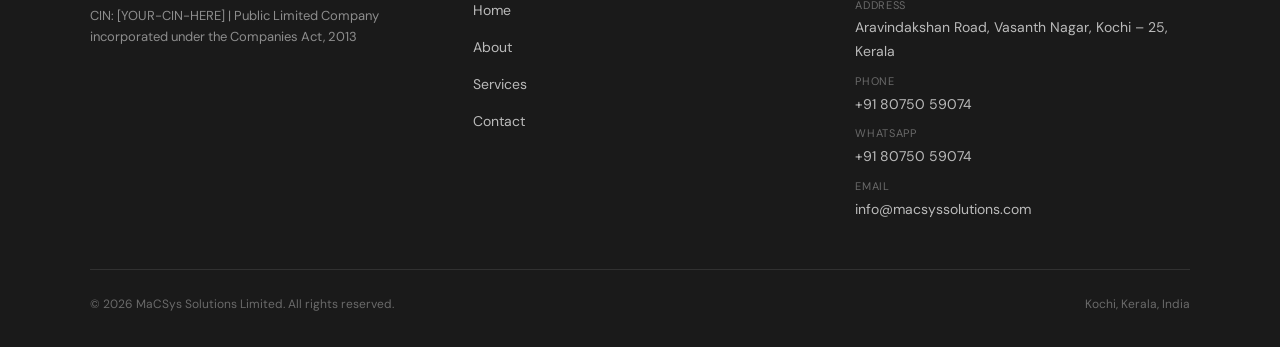
==== commit 440ad0de: "Update index.html" ====
--- a/index.html
+++ b/index.html
@@ -786,7 +786,7 @@
         <div class="team-card">
           <div class="team-card-credential">Chartered Accountant · 40+ years</div>
           <div class="team-card-name">Joseph Thomas</div>
-          <div class="team-card-title">Senior VP, Finance &amp; Strategic Planning</div>
+          <div class="team-card-title">Director, Finance &amp; Strategic Planning</div>
           <p class="team-card-desc">Over forty years as a Chartered Accountant working with businesses to understand their true financial position, strengthen their controls, and build systems that give leadership numbers they can rely on.</p>
           <a href="about.html#joseph" class="team-card-link">Full profile <svg viewBox="0 0 24 24"><line x1="5" y1="12" x2="19" y2="12"/><polyline points="12 5 19 12 12 19"/></svg></a>
         </div>
@@ -794,7 +794,7 @@
         <div class="team-card">
           <div class="team-card-credential">IIM Bangalore · 25+ years</div>
           <div class="team-card-name">Somanathan Kaimal</div>
-          <div class="team-card-title">VP, Digital Transformation</div>
+          <div class="team-card-title">Director, Digital Transformation</div>
           <p class="team-card-desc">Helps businesses make sound decisions about technology before they commit time and money to it. He has spent over 25 years leading product teams through the full cycle of building, delivering, and improving complex systems.</p>
           <a href="about.html#somanathan" class="team-card-link">Full profile <svg viewBox="0 0 24 24"><line x1="5" y1="12" x2="19" y2="12"/><polyline points="12 5 19 12 12 19"/></svg></a>
         </div>
@@ -802,7 +802,7 @@
         <div class="team-card">
           <div class="team-card-credential">NIT Calicut · IIM Calcutta</div>
           <div class="team-card-name">Haritha Unnikrishnan</div>
-          <div class="team-card-title">VP, Client Advisory</div>
+          <div class="team-card-title">Director, Client Advisory</div>
           <p class="team-card-desc">With over 8 years of experience at Amazon and Micro Focus, she works directly with clients and their teams to understand how their business actually operates, find where the problems are, and make sure solutions get implemented rather than just recommended.</p>
           <a href="about.html#haritha" class="team-card-link">Full profile <svg viewBox="0 0 24 24"><line x1="5" y1="12" x2="19" y2="12"/><polyline points="12 5 19 12 12 19"/></svg></a>
         </div>
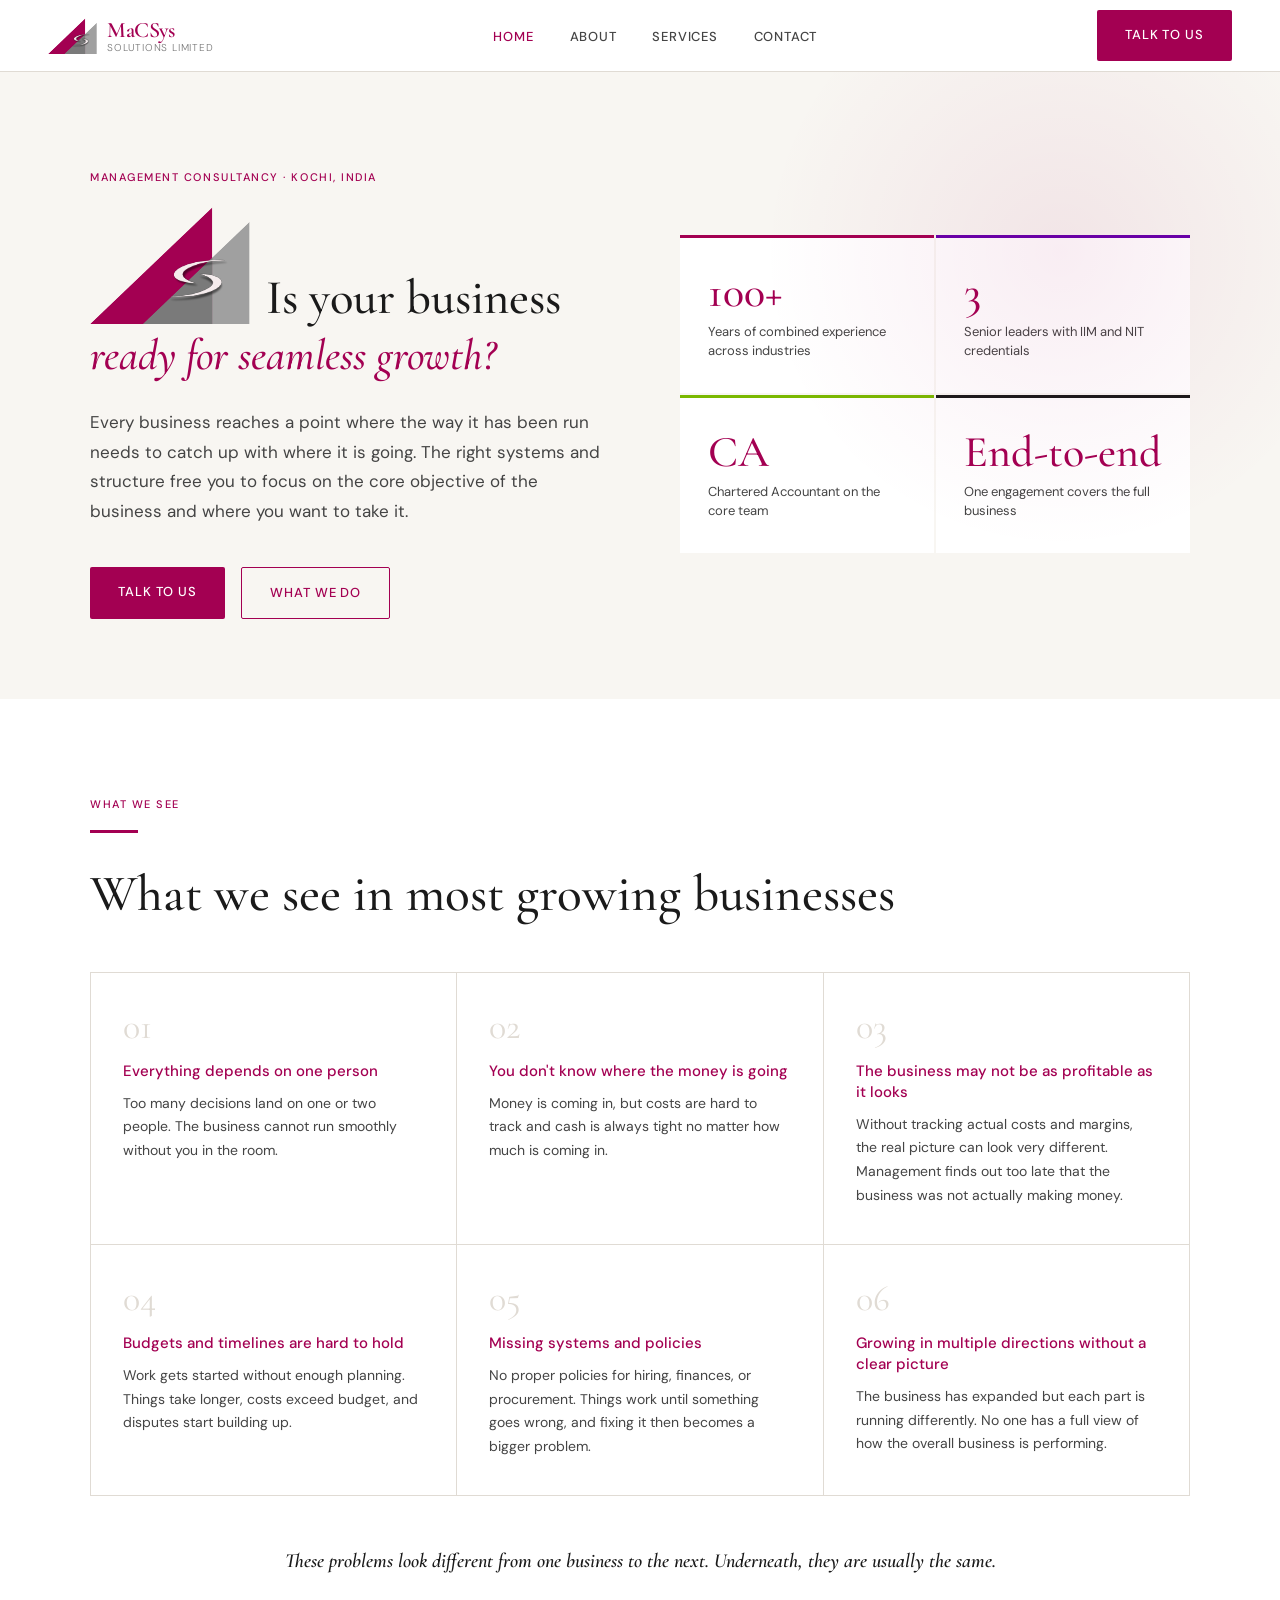
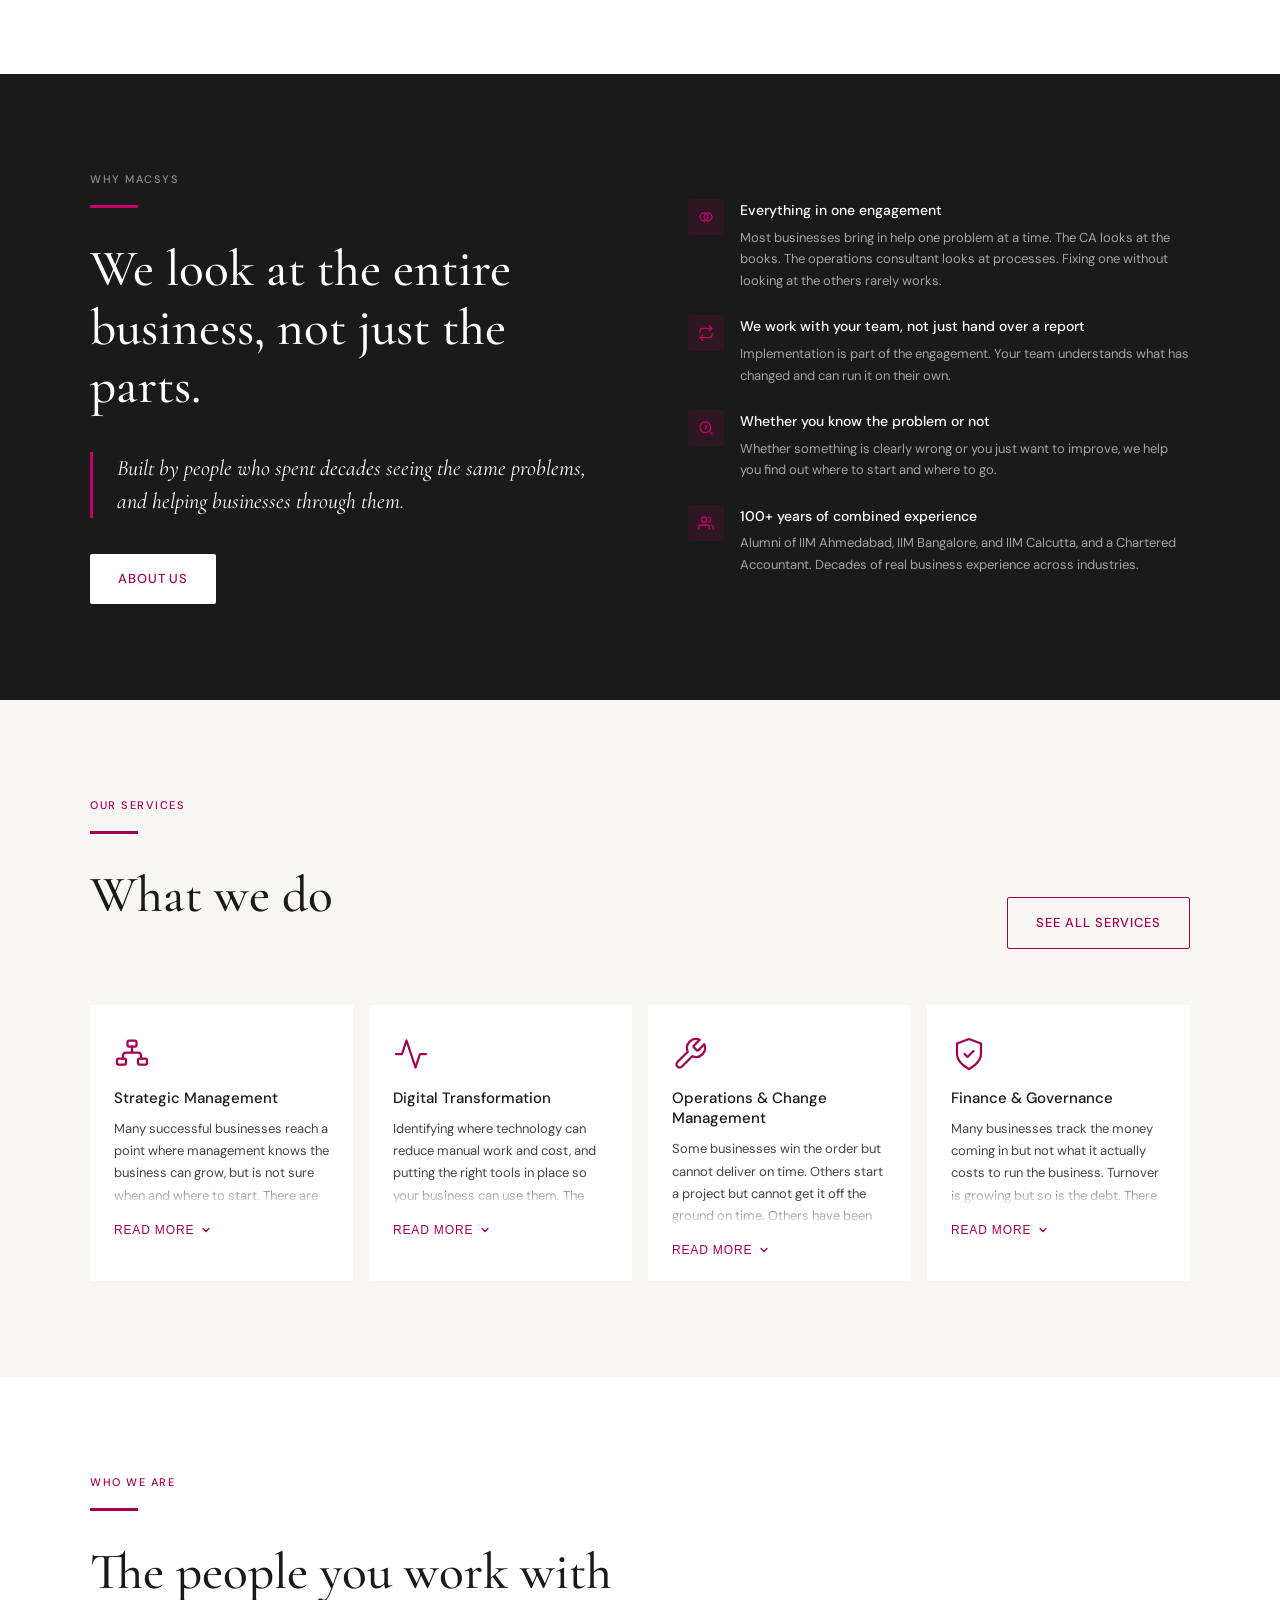
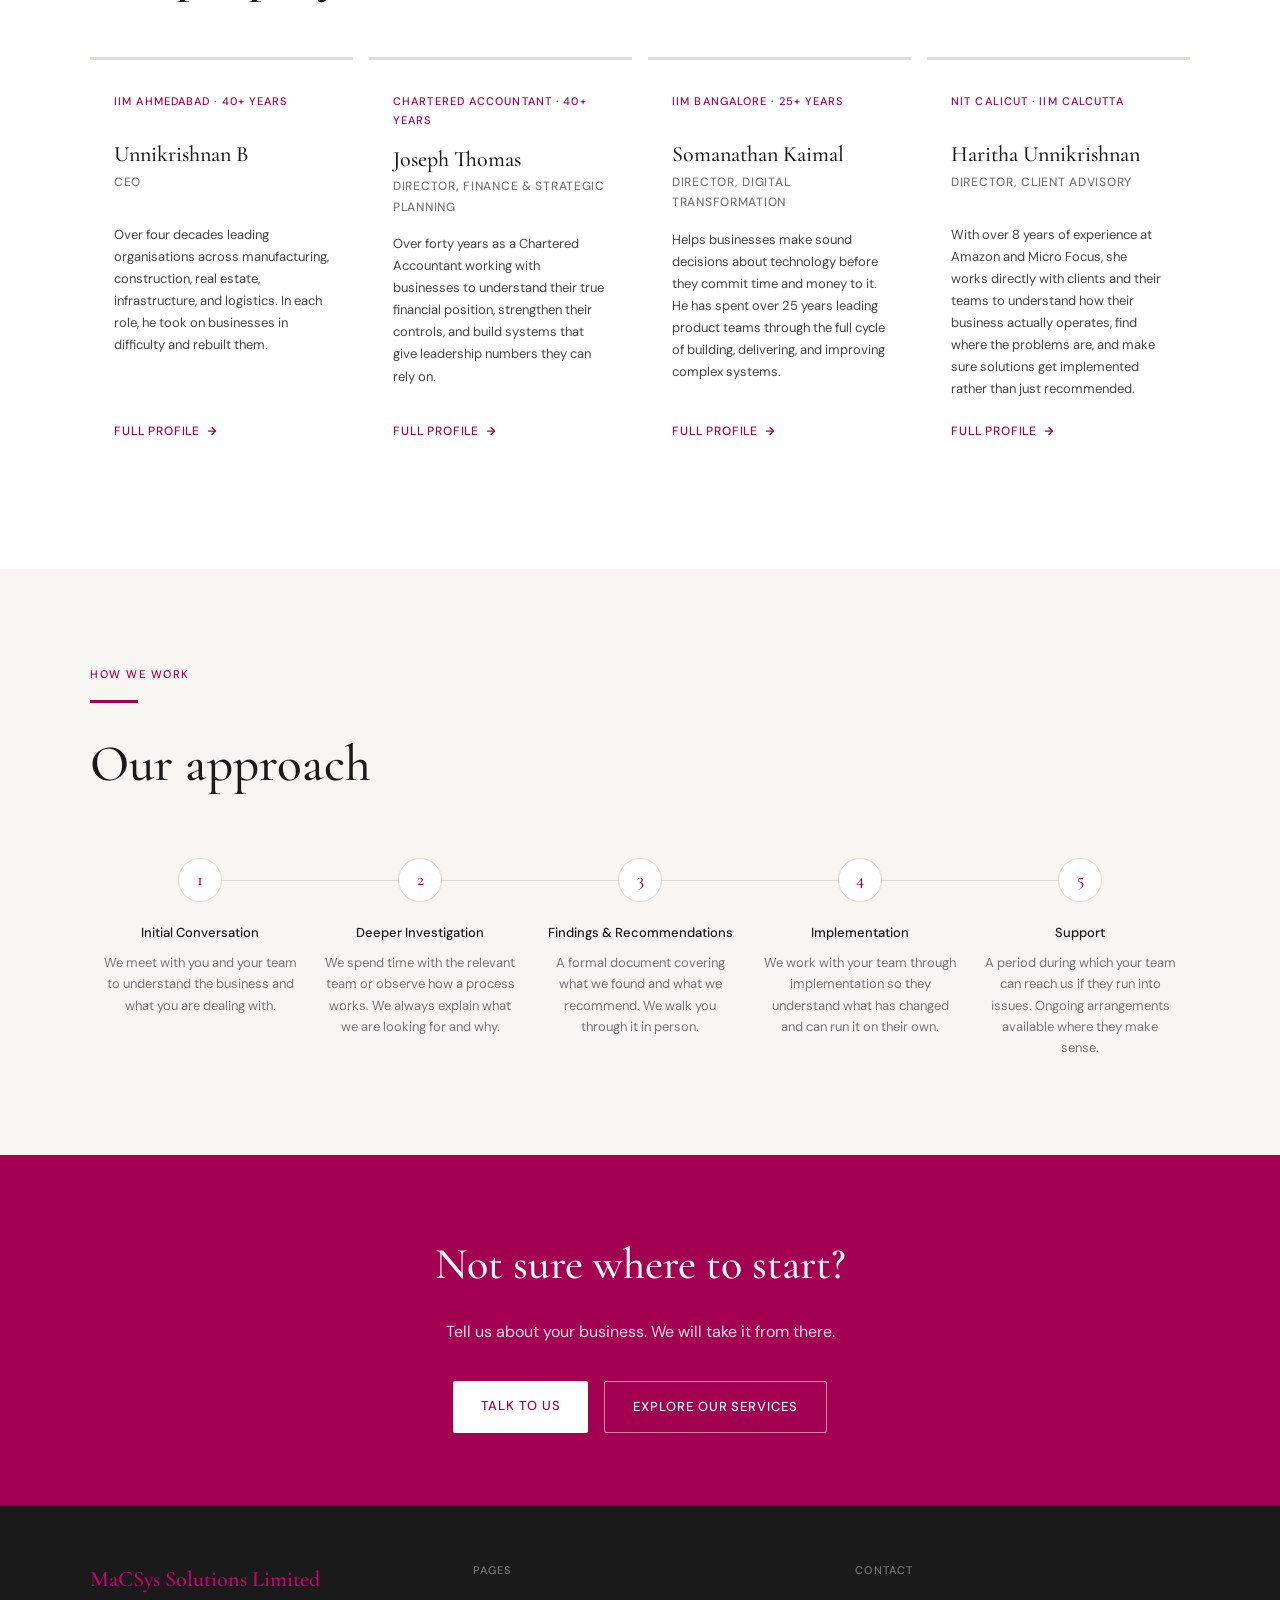
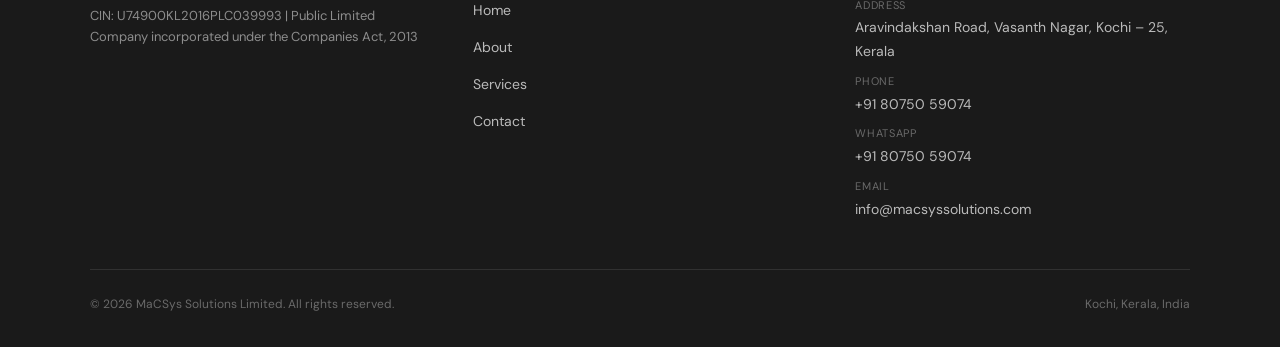
==== commit 3e1aae9c: "Update index.html" ====
--- a/index.html
+++ b/index.html
@@ -874,7 +874,7 @@
     <div class="footer-inner">
       <div>
         <div class="footer-brand-name">MaCSys Solutions Limited</div>
-        <p class="footer-brand-tagline">CIN: [YOUR-CIN-HERE] | Public Limited Company incorporated under the Companies Act, 2013</p>
+        <p class="footer-brand-tagline">CIN: U74900KL2016PLC039993 | Public Limited Company incorporated under the Companies Act, 2013</p>
       </div>
       <div>
         <div class="footer-col-title">Pages</div>
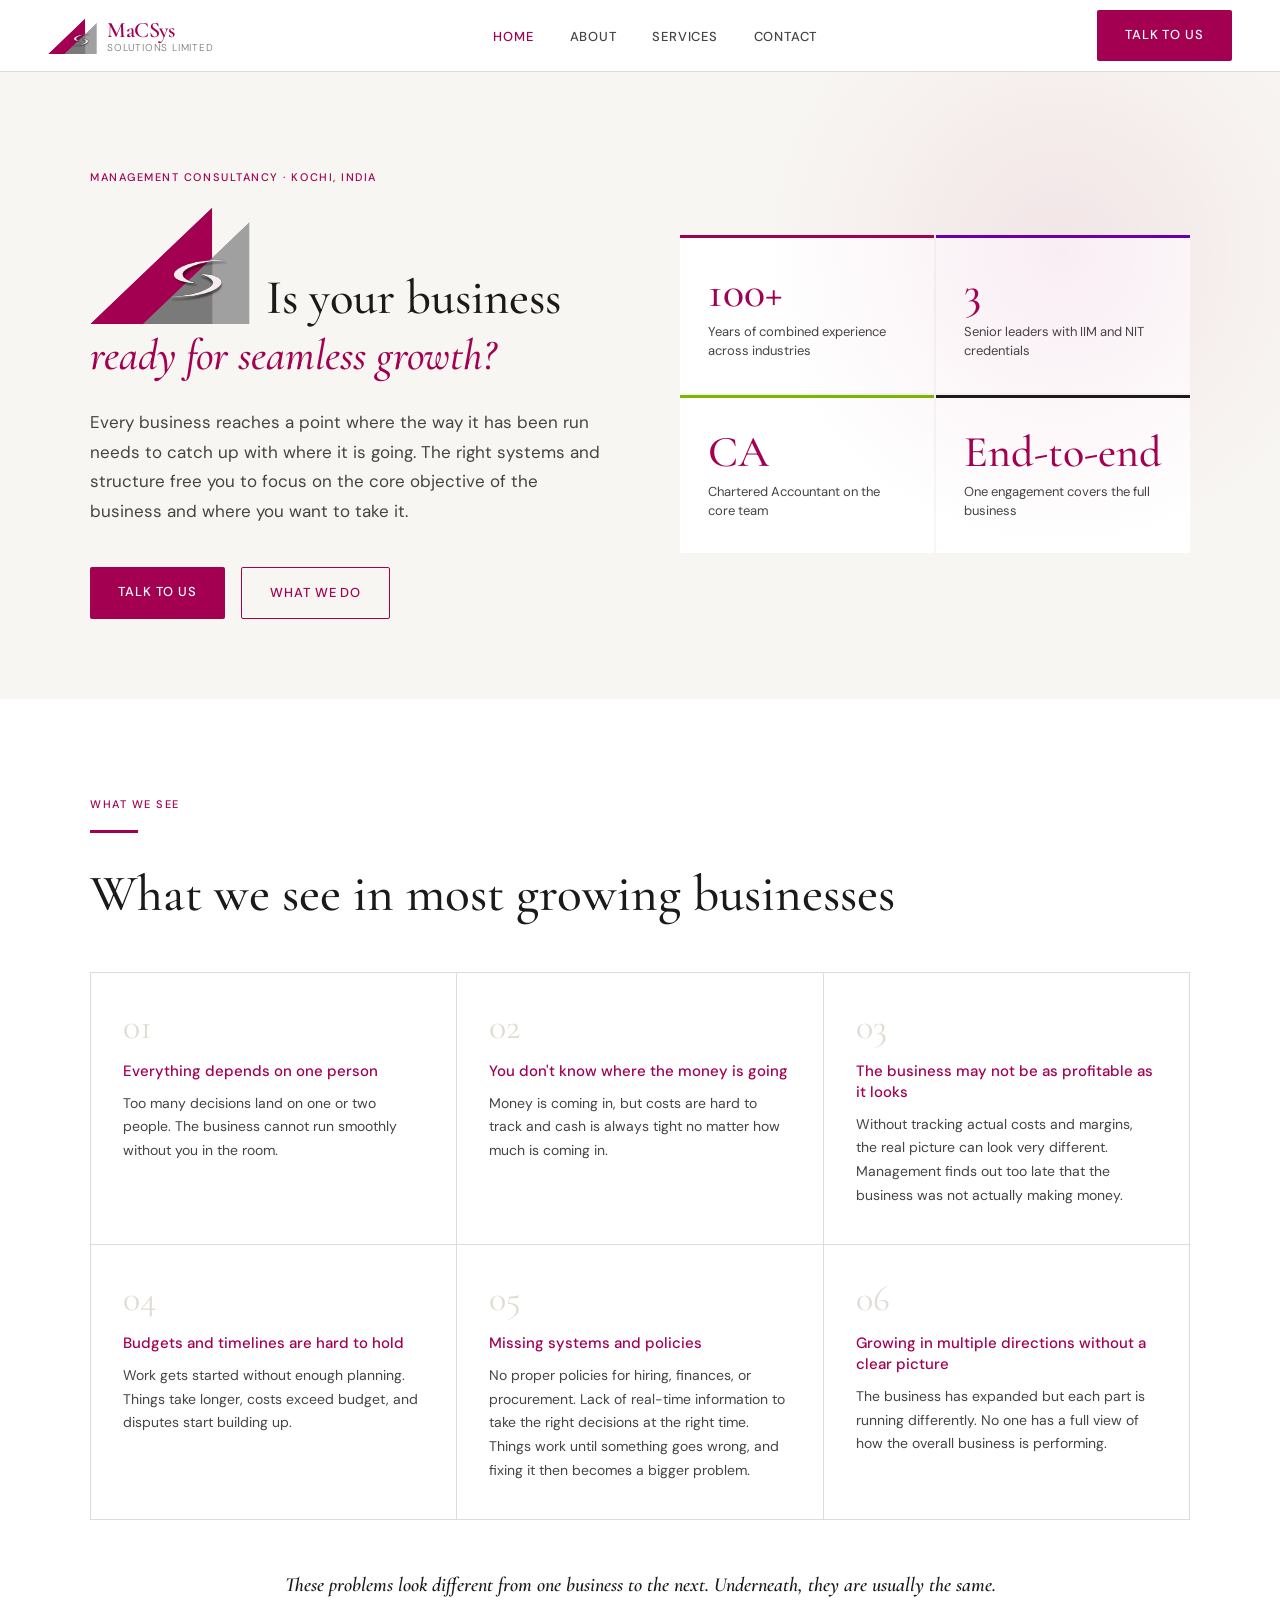
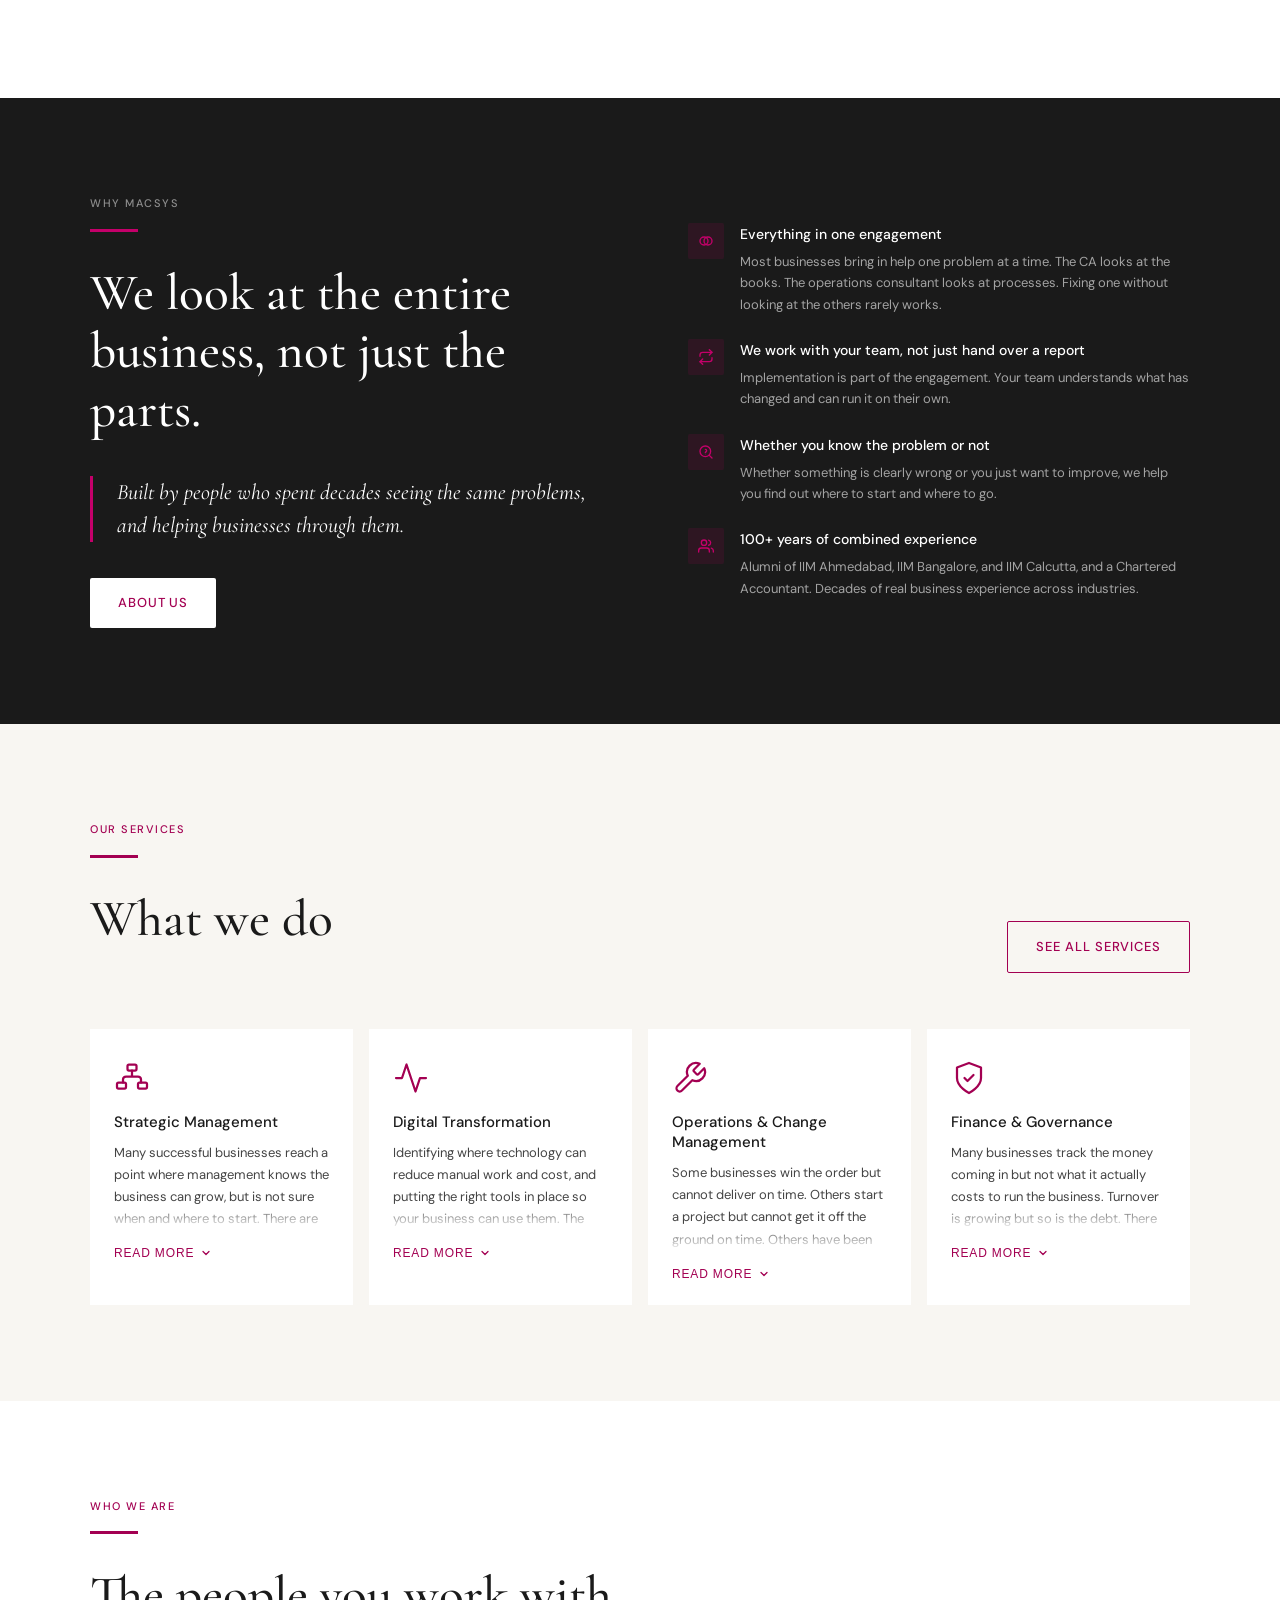
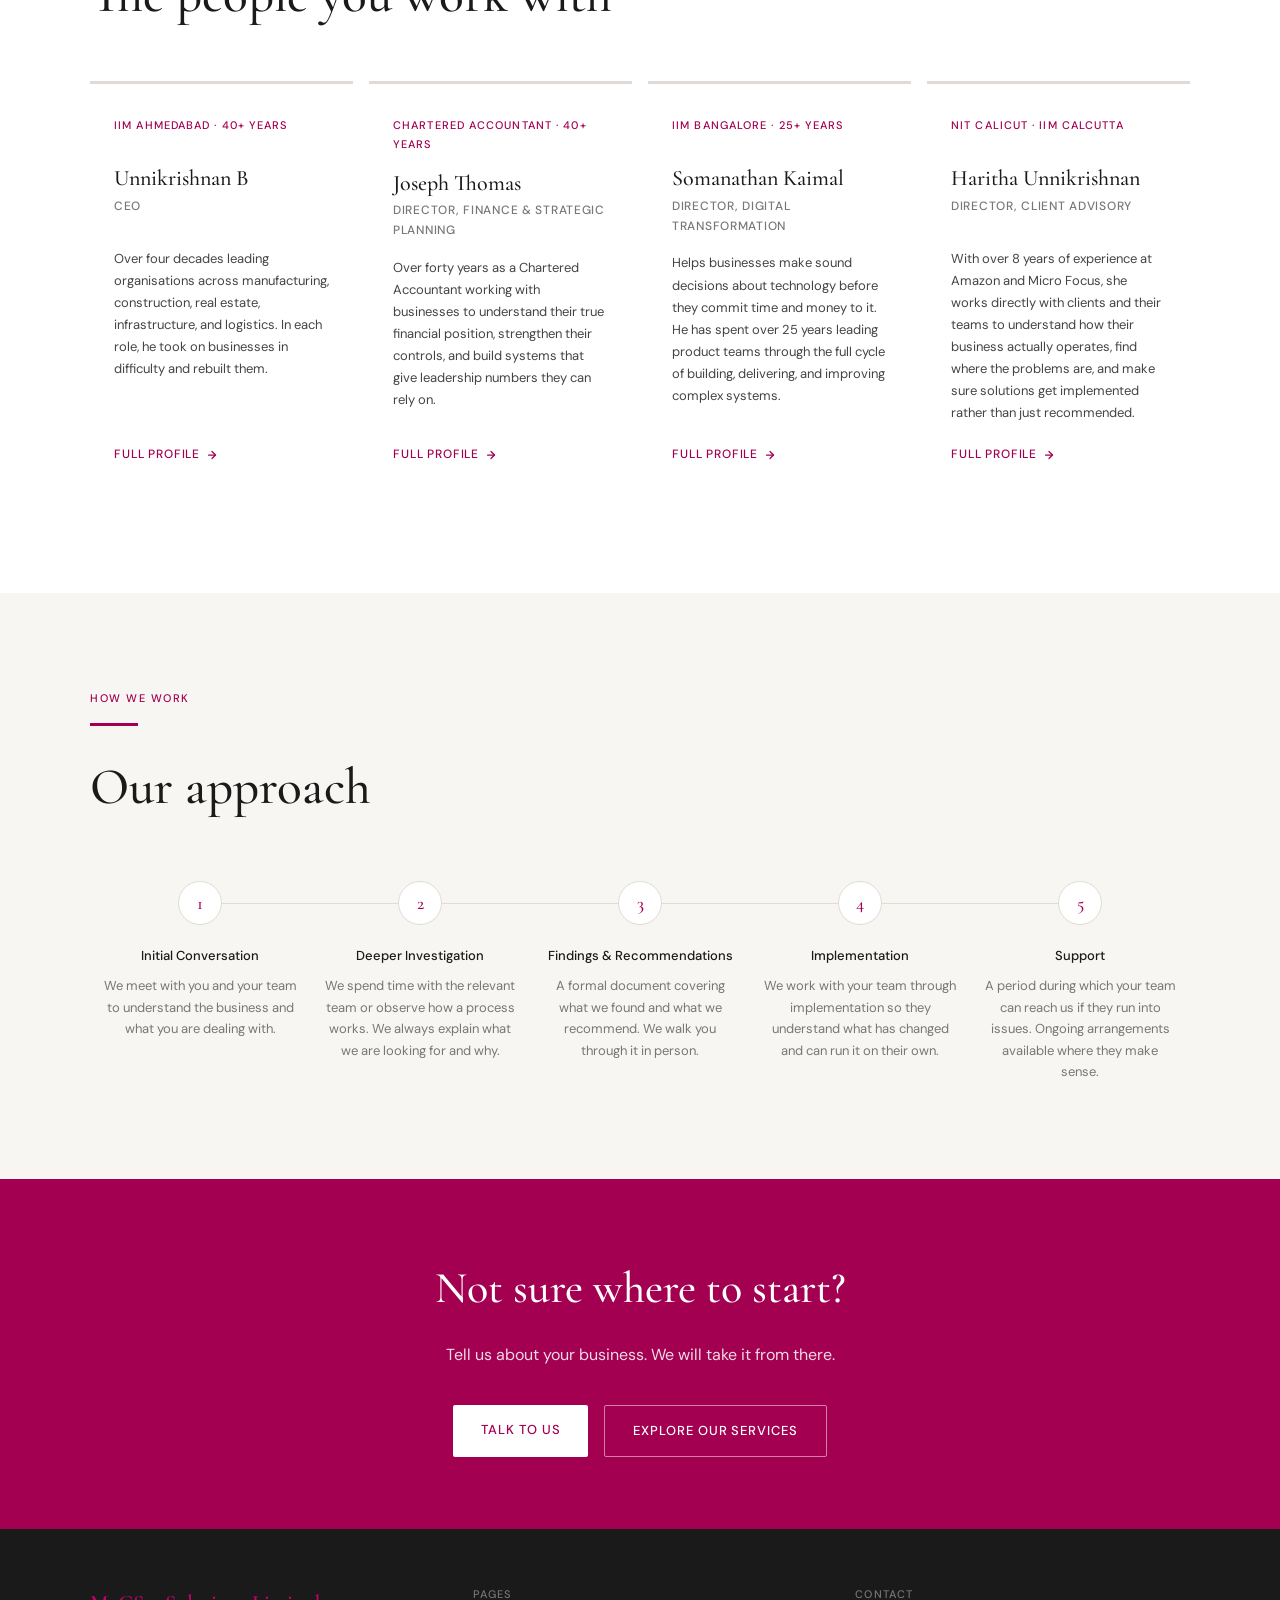
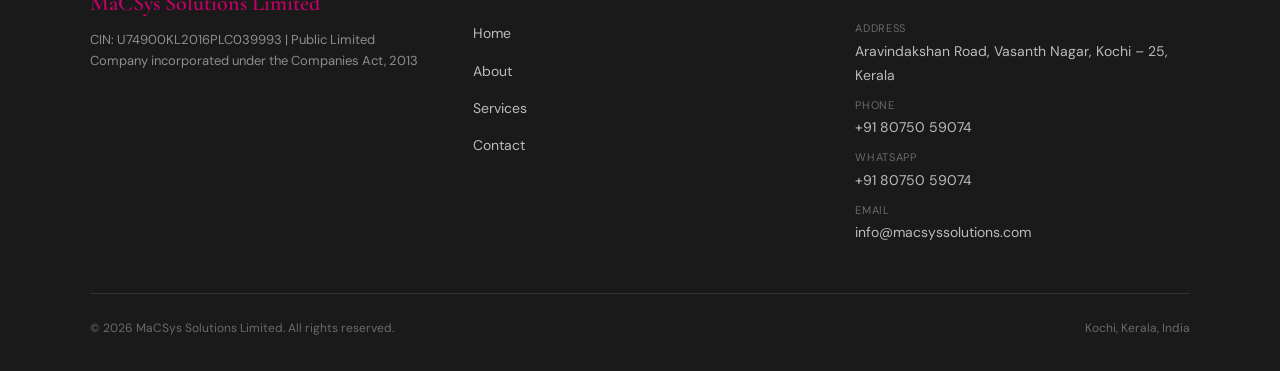
==== commit 159b04ae: "Update index.html" ====
--- a/index.html
+++ b/index.html
@@ -626,7 +626,7 @@
         <div class="problem-card">
           <div class="problem-number">05</div>
           <div class="problem-title">Missing systems and policies</div>
-          <p class="problem-body">No proper policies for hiring, finances, or procurement. Things work until something goes wrong, and fixing it then becomes a bigger problem.</p>
+          <p class="problem-body">No proper policies for hiring, finances, or procurement. Lack of real-time information to take the right decisions at the right time. Things work until something goes wrong, and fixing it then becomes a bigger problem.</p>
         </div>
         <div class="problem-card">
           <div class="problem-number">06</div>
